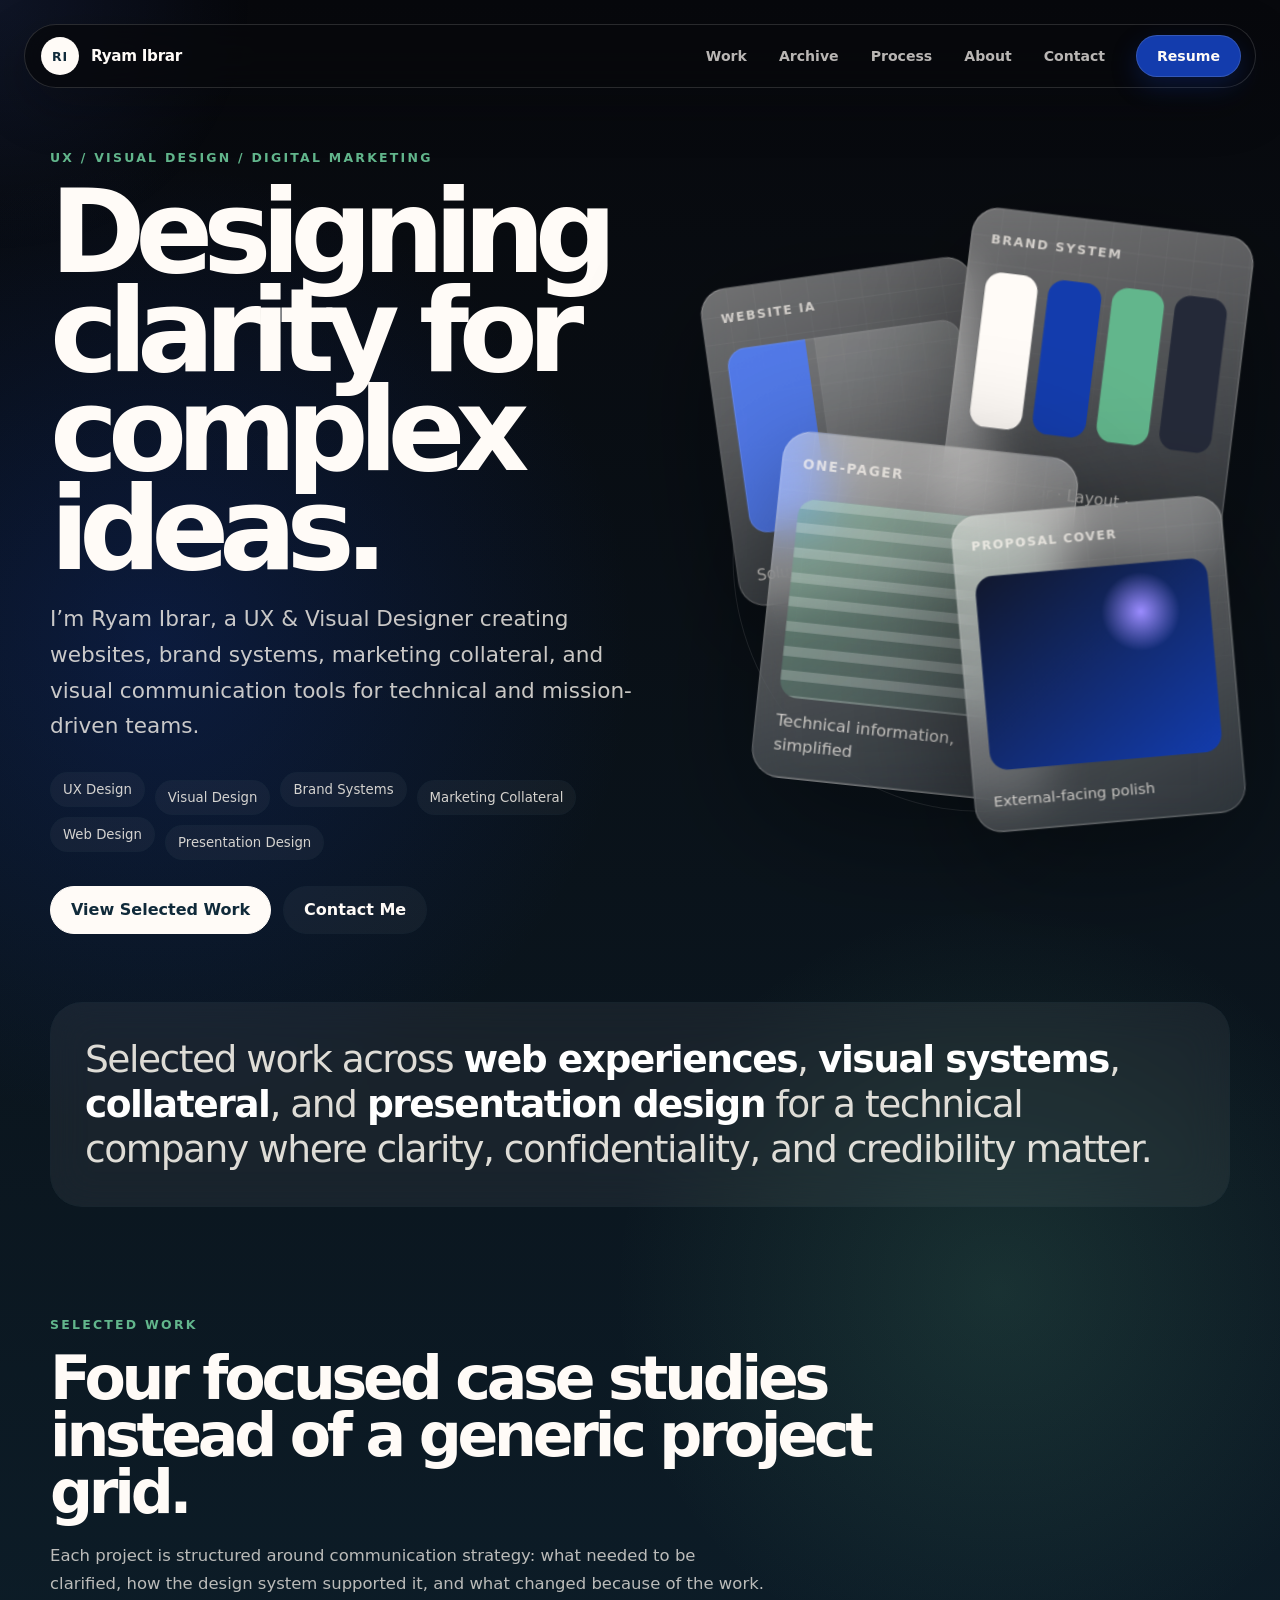
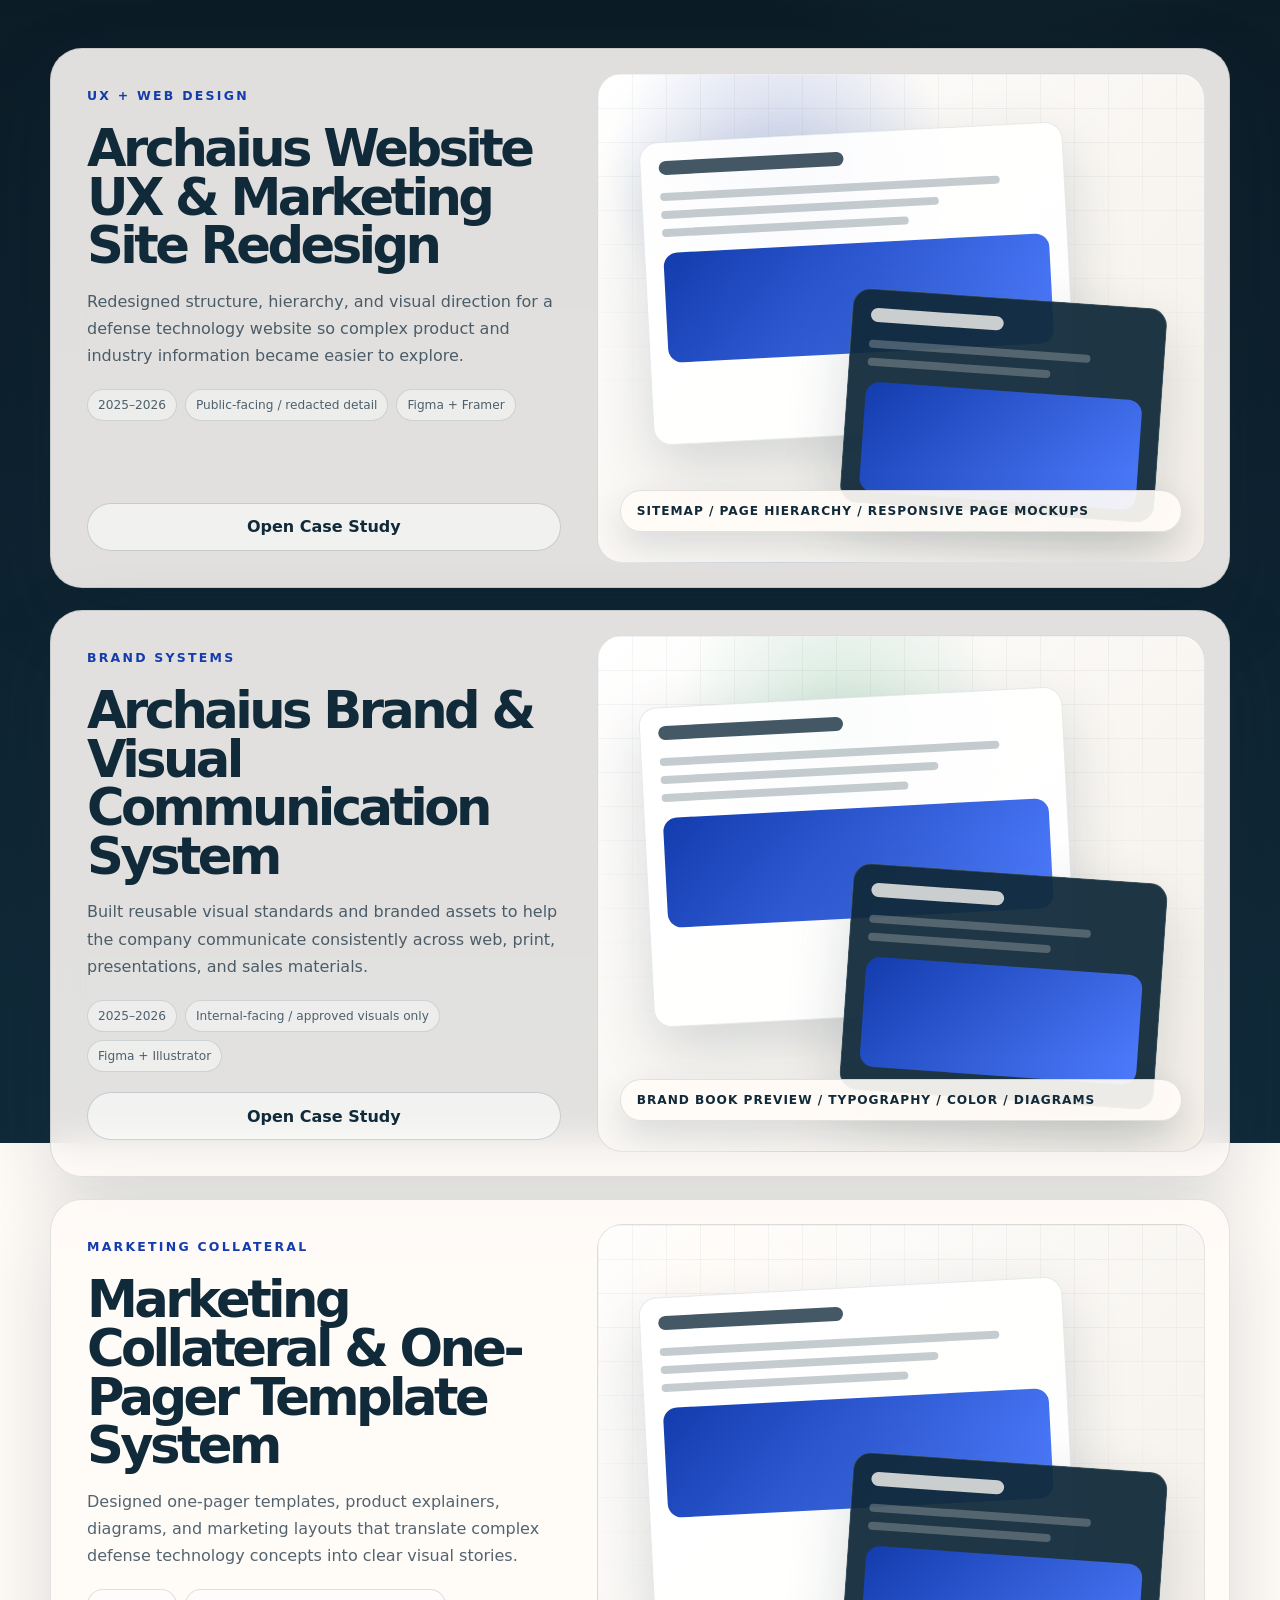
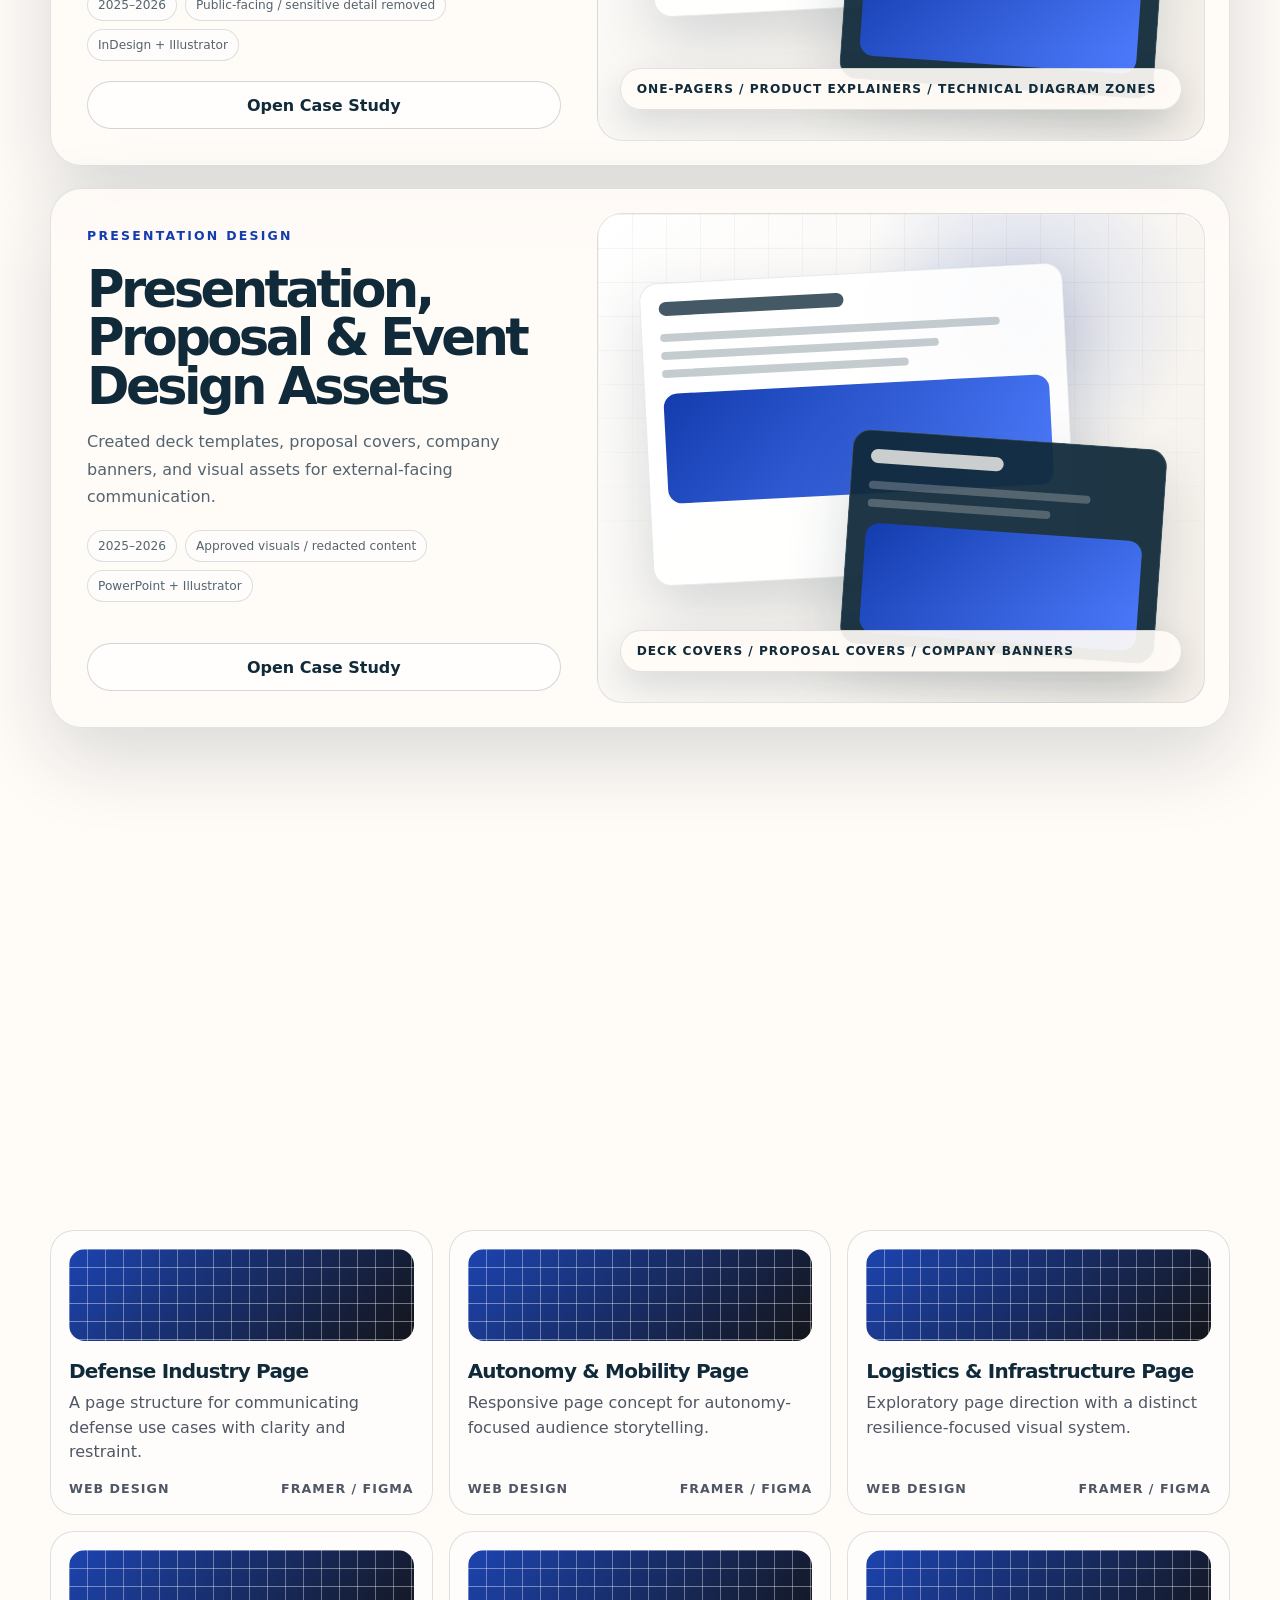
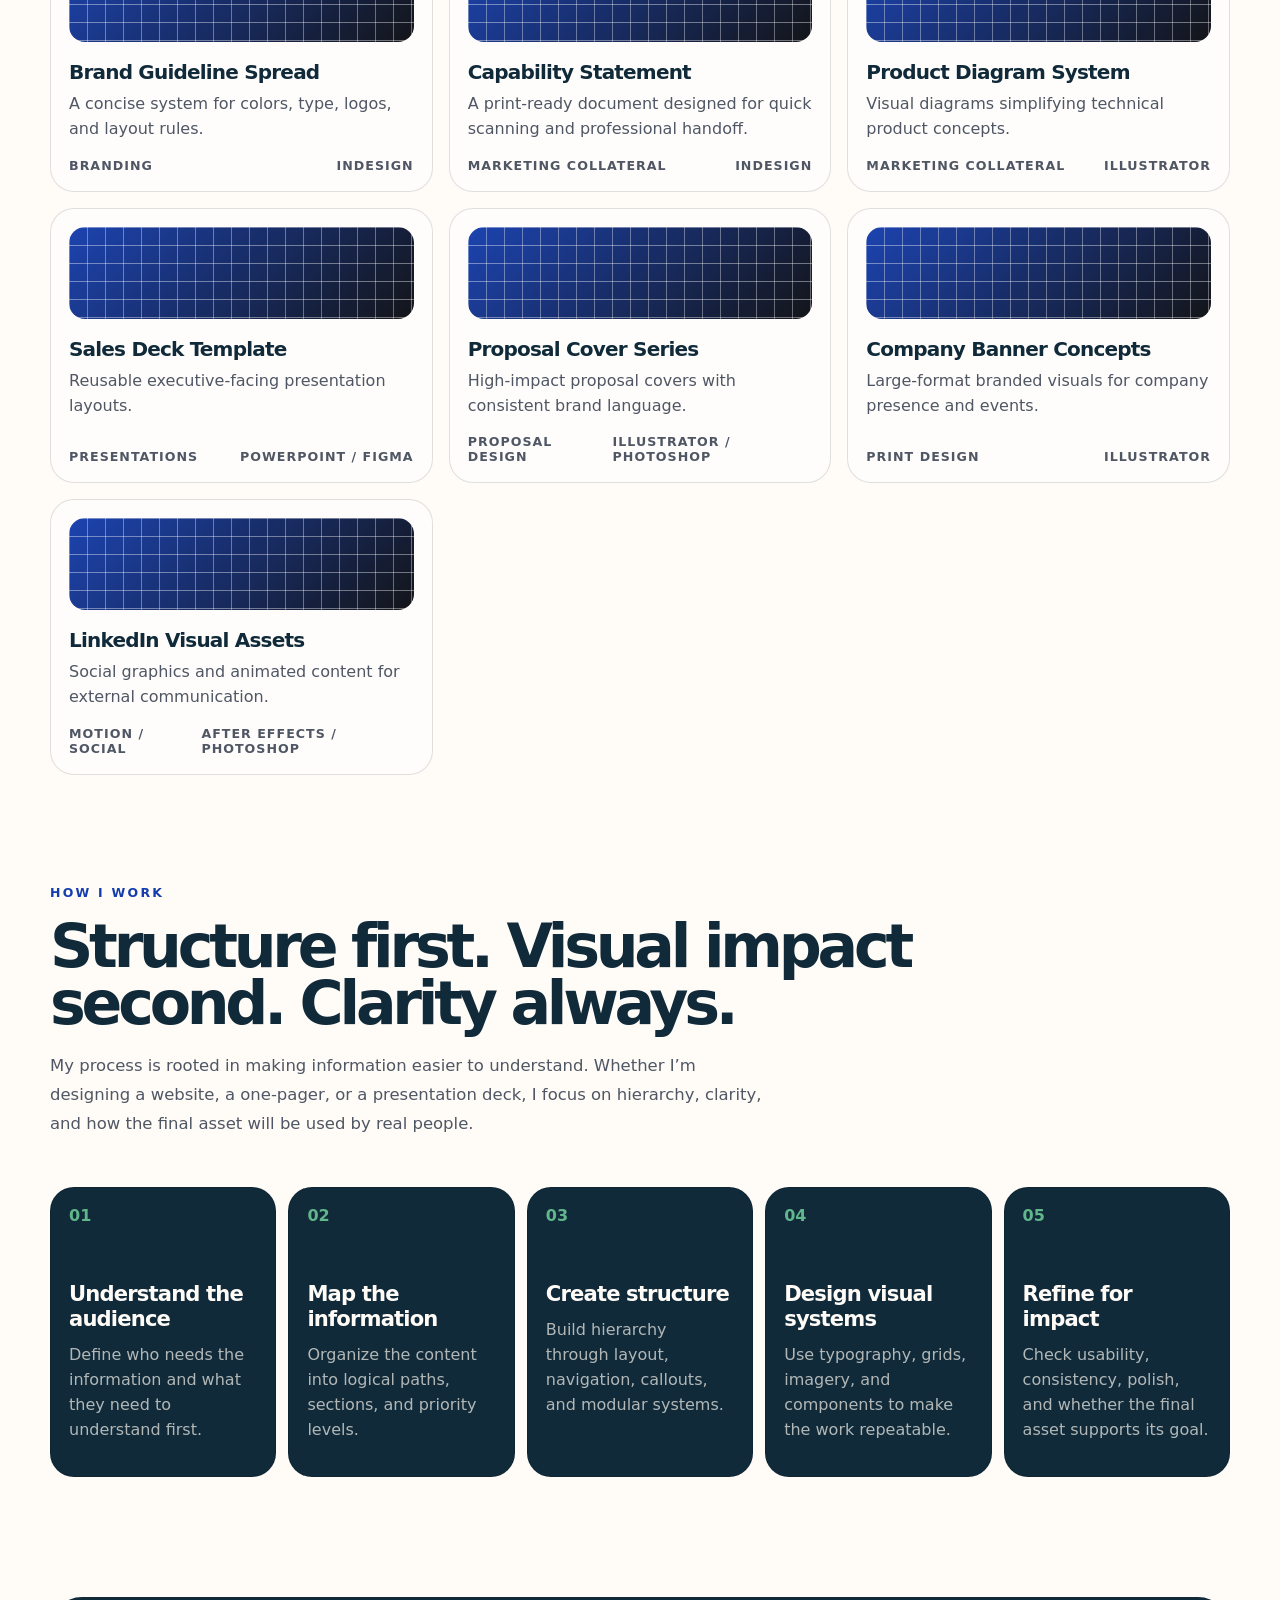
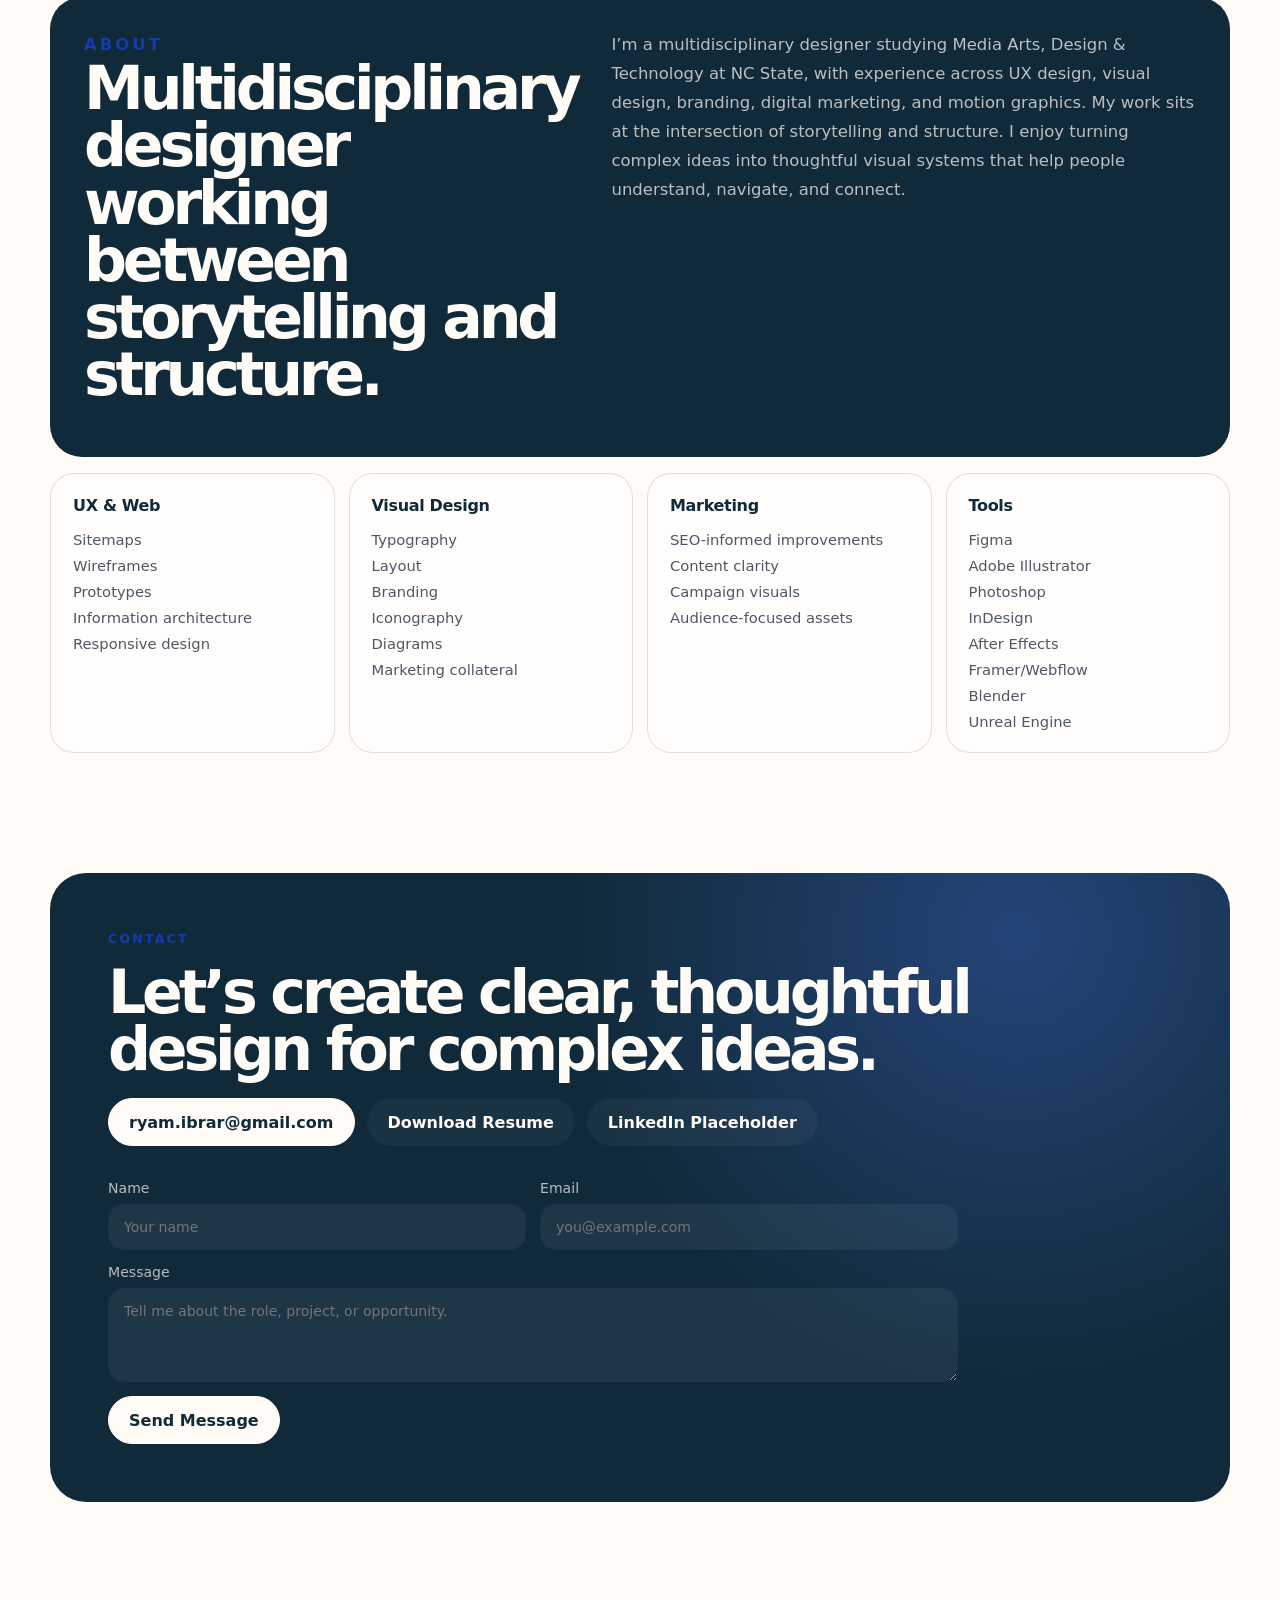
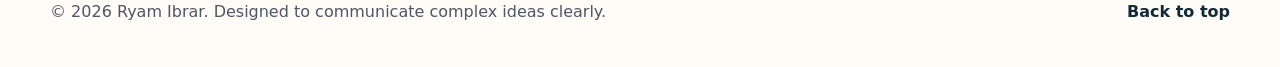
==== index.html @ 0b8ae0db "Update index.html" ====
<!doctype html>
<html lang="en">
  <head>
    <meta charset="UTF-8" />
    <meta name="viewport" content="width=device-width, initial-scale=1.0" />
    <title>Ryam Ibrar — UX & Visual Design Portfolio</title>
    <meta name="description" content="Portfolio of Ryam Ibrar, a UX & Visual Designer creating websites, brand systems, marketing collateral, and visual communication tools for technical teams." />
    <meta property="og:title" content="Ryam Ibrar — Designing clarity for complex ideas" />
    <meta property="og:description" content="A strategic UX, visual design, and digital marketing portfolio showcasing web, brand, collateral, and presentation work." />
    <meta property="og:type" content="website" />
    <meta property="og:image" content="assets/og-preview.svg" />
    <link rel="icon" href="assets/favicon.svg" type="image/svg+xml" />
    <link rel="stylesheet" href="styles.css" />
  </head>
  <body>
    <div class="cursor-glow" aria-hidden="true"></div>
    <header class="site-header" data-glass>
      <a class="wordmark" href="index.html" aria-label="Ryam Ibrar home">
        <span>RI</span>
        <strong>Ryam Ibrar</strong>
      </a>
      <nav class="desktop-nav" aria-label="Primary navigation">
        <a href="#work">Work</a>
        <a href="#archive">Archive</a>
        <a href="#process">Process</a>
        <a href="#about">About</a>
        <a href="#contact">Contact</a>
      </nav>
      <a class="nav-cta" href="assets/Ryam's Resume.pdf">Resume</a>
      <button class="menu-button" aria-label="Open menu" aria-expanded="false">Menu</button>
    </header>

    <nav class="mobile-nav" aria-label="Mobile navigation">
      <a href="#work">Work</a>
      <a href="#archive">Archive</a>
      <a href="#process">Process</a>
      <a href="#about">About</a>
      <a href="#contact">Contact</a>
      <a href="assets/Ryam's Resume.pdf">Resume</a>
    </nav>

    <main>
      <section class="hero section-shell" id="top">
        <div class="hero-copy reveal">
          <p class="eyebrow">UX / Visual Design / Digital Marketing</p>
          <h1>Designing clarity for complex ideas.</h1>
          <p class="hero-subtitle">I’m Ryam Ibrar, a UX & Visual Designer creating websites, brand systems, marketing collateral, and visual communication tools for technical and mission-driven teams.</p>
          <div class="label-rotator" aria-label="Design focus areas">
            <span>UX Design</span>
            <span>Visual Design</span>
            <span>Brand Systems</span>
            <span>Marketing Collateral</span>
            <span>Web Design</span>
            <span>Presentation Design</span>
          </div>
          <div class="hero-actions">
            <a class="button primary" href="#work">View Selected Work</a>
            <a class="button ghost" href="#contact">Contact Me</a>
          </div>
        </div>
        <div class="hero-visual reveal" aria-label="Layered portfolio preview wall">
          <div class="orbit-line"></div>
          <article class="mockup-card mockup-card--one">
            <span>Website IA</span>
            <div class="mini-grid"></div>
            <p>Solutions / Industries / Mission</p>
          </article>
          <article class="mockup-card mockup-card--two">
            <span>Brand System</span>
            <div class="palette-row"><i></i><i></i><i></i><i></i></div>
            <p>Type · Color · Layout · Diagrams</p>
          </article>
          <article class="mockup-card mockup-card--three">
            <span>One-Pager</span>
            <div class="doc-lines"></div>
            <p>Technical information, simplified</p>
          </article>
          <article class="mockup-card mockup-card--four">
            <span>Proposal Cover</span>
            <div class="cover-mark"></div>
            <p>External-facing polish</p>
          </article>
        </div>
      </section>

      <section class="section-shell intro-strip reveal" aria-label="Portfolio positioning">
        <p>Selected work across <strong>web experiences</strong>, <strong>visual systems</strong>, <strong>collateral</strong>, and <strong>presentation design</strong> for a technical company where clarity, confidentiality, and credibility matter.</p>
      </section>

      <section class="section-shell section-heading reveal" id="work">
        <p class="eyebrow">Selected Work</p>
        <h2>Four focused case studies instead of a generic project grid.</h2>
        <p>Each project is structured around communication strategy: what needed to be clarified, how the design system supported it, and what changed because of the work.</p>
      </section>

      <section class="case-stack" id="featured-projects" aria-label="Featured case studies"></section>

      <section class="section-shell archive-section" id="archive">
        <div class="section-heading reveal">
          <p class="eyebrow">Work Archive</p>
          <h2>Smaller pieces, organized by purpose.</h2>
          <p>This archive is intentionally secondary. It supports the case studies without making every asset compete for attention.</p>
        </div>
        <div class="filter-bar reveal" id="filterBar" aria-label="Project filters"></div>
        <div class="archive-grid reveal" id="archiveGrid"></div>
      </section>

      <section class="section-shell process-section" id="process">
        <div class="section-heading reveal">
          <p class="eyebrow">How I Work</p>
          <h2>Structure first. Visual impact second. Clarity always.</h2>
          <p>My process is rooted in making information easier to understand. Whether I’m designing a website, a one-pager, or a presentation deck, I focus on hierarchy, clarity, and how the final asset will be used by real people.</p>
        </div>
        <div class="process-grid reveal">
          <article><span>01</span><h3>Understand the audience</h3><p>Define who needs the information and what they need to understand first.</p></article>
          <article><span>02</span><h3>Map the information</h3><p>Organize the content into logical paths, sections, and priority levels.</p></article>
          <article><span>03</span><h3>Create structure</h3><p>Build hierarchy through layout, navigation, callouts, and modular systems.</p></article>
          <article><span>04</span><h3>Design visual systems</h3><p>Use typography, grids, imagery, and components to make the work repeatable.</p></article>
          <article><span>05</span><h3>Refine for impact</h3><p>Check usability, consistency, polish, and whether the final asset supports its goal.</p></article>
        </div>
      </section>

      <section class="about-section section-shell" id="about">
        <div class="about-card reveal">
          <div>
            <p class="eyebrow">About</p>
            <h2>Multidisciplinary designer working between storytelling and structure.</h2>
          </div>
          <p>I’m a multidisciplinary designer studying Media Arts, Design & Technology at NC State, with experience across UX design, visual design, branding, digital marketing, and motion graphics. My work sits at the intersection of storytelling and structure. I enjoy turning complex ideas into thoughtful visual systems that help people understand, navigate, and connect.</p>
        </div>
        <div class="skills-grid reveal" id="skillsGrid"></div>
      </section>

      <section class="contact-section section-shell" id="contact">
        <div class="contact-card reveal">
          <p class="eyebrow">Contact</p>
          <h2>Let’s create clear, thoughtful design for complex ideas.</h2>
          <div class="contact-actions">
            <a class="button primary" href="mailto:ryam.ibrar@gmail.com">ryam.ibrar@gmail.com</a>
            <a class="button ghost" href="assets/Ryam's Resume.pdf">Download Resume</a>
            <a class="button ghost" href="#">LinkedIn Placeholder</a>
          </div>
          <form class="contact-form" action="mailto:ryam.ibrar@gmail.com" method="post" enctype="text/plain">
            <label>Name<input type="text" name="name" placeholder="Your name" /></label>
            <label>Email<input type="email" name="email" placeholder="you@example.com" /></label>
            <label>Message<textarea name="message" rows="4" placeholder="Tell me about the role, project, or opportunity."></textarea></label>
            <button class="button primary" type="submit">Send Message</button>
          </form>
        </div>
      </section>
    </main>

    <footer class="site-footer section-shell">
      <p>© <span id="year"></span> Ryam Ibrar. Designed to communicate complex ideas clearly.</p>
      <a href="#top">Back to top</a>
    </footer>

    <script src="data/projects.js"></script>
    <script src="script.js"></script>
  </body>
</html>
---- styles.css ----
:root {
  --ink: #07080c;
  --ink-2: #0d111a;
  --panel: rgba(255, 255, 255, 0.055);
  --panel-strong: rgba(255, 255, 255, 0.105);
  --paper: #fffaf2;
  --paper-soft: #f4efe6;
  --muted: #aab0bd;
  --muted-dark: #4f5664;
  --line: rgba(255, 255, 255, 0.14);
  --line-dark: rgba(7, 8, 12, 0.12);
  --blue: #133cad;
  --blue-light: #4f7dff;
  --green: #62b68c;
  --violet: #9b8cff;
  --max: 1180px;
  --radius-xl: 32px;
  --radius-lg: 22px;
  --radius-md: 16px;
  --shadow: 0 30px 120px rgba(0, 0, 0, 0.42);
  --font: Inter, ui-sans-serif, system-ui, -apple-system, BlinkMacSystemFont, "Segoe UI", sans-serif;
  --serif: Georgia, "Times New Roman", serif;
}

* { box-sizing: border-box; }
html { scroll-behavior: smooth; }
body {
  margin: 0;
  background:
    radial-gradient(circle at 12% 8%, rgba(19, 60, 173, 0.45), transparent 32rem),
    radial-gradient(circle at 78% 16%, rgba(98, 182, 140, 0.18), transparent 24rem),
    linear-gradient(180deg, var(--ink), #0a0c12 42%, #f8f3ea 42%, #fffaf2 100%);
  color: var(--paper);
  font-family: var(--font);
  overflow-x: hidden;
}

body.project-page {
  background:
    radial-gradient(circle at 10% 8%, rgba(19, 60, 173, 0.42), transparent 28rem),
    linear-gradient(180deg, var(--ink), #090b12 70%, #fffaf2 70%);
}

a { color: inherit; text-decoration: none; }
img { max-width: 100%; display: block; }
button, input, textarea { font: inherit; }
::selection { background: var(--blue-light); color: white; }

.cursor-glow {
  position: fixed;
  width: 36rem;
  height: 36rem;
  border-radius: 999px;
  pointer-events: none;
  background: radial-gradient(circle, rgba(79,125,255,0.13), transparent 62%);
  transform: translate(-50%, -50%);
  z-index: 0;
  opacity: .85;
}

.section-shell {
  width: min(var(--max), calc(100% - 40px));
  margin: 0 auto;
  position: relative;
  z-index: 1;
}

.site-header {
  position: sticky;
  top: 0;
  z-index: 20;
  width: min(1240px, calc(100% - 28px));
  margin: 14px auto 0;
  min-height: 66px;
  padding: 10px 12px 10px 16px;
  display: flex;
  align-items: center;
  gap: 18px;
  border: 1px solid var(--line);
  border-radius: 999px;
  background: rgba(7, 8, 12, 0.62);
  backdrop-filter: blur(22px);
  box-shadow: 0 16px 44px rgba(0,0,0,.24);
}

.wordmark { display: flex; align-items: center; gap: 11px; min-width: max-content; }
.wordmark span {
  width: 38px;
  height: 38px;
  display: grid;
  place-items: center;
  border-radius: 50%;
  background: var(--paper);
  color: var(--ink);
  font-size: 0.78rem;
  font-weight: 800;
  letter-spacing: .08em;
}
.wordmark strong { font-size: .95rem; letter-spacing: -.02em; }

.desktop-nav { margin-left: auto; display: flex; align-items: center; gap: 8px; }
.desktop-nav a, .mobile-nav a {
  color: rgba(255, 250, 242, .76);
  font-size: .87rem;
  padding: 10px 12px;
  border-radius: 999px;
  transition: background .2s ease, color .2s ease;
}
.desktop-nav a:hover, .mobile-nav a:hover { background: rgba(255,255,255,.08); color: white; }
.nav-cta {
  padding: 12px 18px;
  border-radius: 999px;
  background: var(--blue);
  color: white;
  font-size: .88rem;
  font-weight: 700;
}
.menu-button {
  display: none;
  border: 0;
  border-radius: 999px;
  background: var(--paper);
  color: var(--ink);
  padding: 12px 16px;
  cursor: pointer;
}
.mobile-nav {
  position: fixed;
  top: 88px;
  left: 14px;
  right: 14px;
  z-index: 19;
  display: none;
  flex-direction: column;
  padding: 14px;
  border: 1px solid var(--line);
  border-radius: 26px;
  background: rgba(7, 8, 12, .92);
  backdrop-filter: blur(20px);
}
.mobile-nav.is-open { display: flex; }

.hero {
  min-height: calc(100vh - 90px);
  display: grid;
  grid-template-columns: minmax(0, 1fr) minmax(390px, .82fr);
  gap: 54px;
  align-items: center;
  padding: 84px 0 88px;
}
.eyebrow {
  margin: 0 0 18px;
  color: var(--green);
  font-size: .78rem;
  font-weight: 800;
  letter-spacing: .18em;
  text-transform: uppercase;
}
h1, h2, h3, p { margin-top: 0; }
h1 {
  margin-bottom: 22px;
  font-size: clamp(3.4rem, 9vw, 8.6rem);
  line-height: .86;
  letter-spacing: -.09em;
  max-width: 850px;
}
.hero-subtitle {
  max-width: 660px;
  color: rgba(255,250,242,.78);
  font-size: clamp(1.05rem, 1.8vw, 1.35rem);
  line-height: 1.65;
}
.label-rotator {
  display: flex;
  flex-wrap: wrap;
  gap: 10px;
  margin: 28px 0 34px;
}
.label-rotator span {
  padding: 9px 12px;
  border: 1px solid var(--line);
  border-radius: 999px;
  background: rgba(255,255,255,.045);
  color: rgba(255,250,242,.82);
  font-size: .83rem;
}
.label-rotator span:nth-child(2n) { transform: translateY(8px); }
.hero-actions, .contact-actions { display: flex; flex-wrap: wrap; gap: 12px; }
.button {
  display: inline-flex;
  align-items: center;
  justify-content: center;
  min-height: 48px;
  padding: 13px 20px;
  border-radius: 999px;
  border: 1px solid var(--line);
  font-weight: 800;
  transition: transform .18s ease, background .18s ease, color .18s ease, border-color .18s ease;
}
.button:hover { transform: translateY(-2px); }
.button.primary { background: var(--paper); color: var(--ink); border-color: var(--paper); }
.button.ghost { background: rgba(255,255,255,.045); color: var(--paper); }
.button.ghost:hover { border-color: rgba(255,255,255,.45); }

.hero-visual {
  position: relative;
  min-height: 600px;
  perspective: 1200px;
}
.orbit-line {
  position: absolute;
  inset: 70px 10px 30px;
  border: 1px solid rgba(255,255,255,.12);
  border-radius: 50%;
  transform: rotate(-14deg);
}
.orbit-line::after {
  content: '';
  position: absolute;
  inset: 34px;
  border: 1px dashed rgba(255,255,255,.13);
  border-radius: inherit;
}
.mockup-card {
  position: absolute;
  width: 265px;
  min-height: 310px;
  padding: 18px;
  border: 1px solid rgba(255,255,255,.16);
  border-radius: 26px;
  background: linear-gradient(160deg, rgba(255,255,255,.15), rgba(255,255,255,.045));
  box-shadow: var(--shadow);
  backdrop-filter: blur(20px);
  overflow: hidden;
}
.mockup-card::before {
  content: '';
  position: absolute;
  inset: 0;
  background-image: linear-gradient(rgba(255,255,255,.05) 1px, transparent 1px), linear-gradient(90deg, rgba(255,255,255,.04) 1px, transparent 1px);
  background-size: 26px 26px;
  mask-image: linear-gradient(to bottom, black, transparent 85%);
  pointer-events: none;
}
.mockup-card span, .mockup-card p { position: relative; z-index: 1; }
.mockup-card span { color: rgba(255,250,242,.7); font-size: .75rem; letter-spacing: .12em; text-transform: uppercase; font-weight: 800; }
.mockup-card p { position: absolute; left: 18px; right: 18px; bottom: 4px; color: rgba(255,250,242,.72); line-height: 1.45; font-size: .91rem; }
.mockup-card--one { top: 38px; left: 4px; transform: rotate(-8deg) translateZ(40px); }
.mockup-card--two { top: 0; right: 10px; transform: rotate(7deg) translateZ(80px); }
.mockup-card--three { bottom: 78px; left: 66px; transform: rotate(6deg) translateZ(130px); }
.mockup-card--four { bottom: 26px; right: 2px; transform: rotate(-5deg) translateZ(30px); }
.mini-grid, .doc-lines, .cover-mark, .palette-row { position: relative; z-index: 1; margin-top: 22px; }
.mini-grid {
  height: 180px;
  border-radius: 18px;
  background: linear-gradient(90deg, rgba(79,125,255,.85) 0 34%, rgba(255,255,255,.12) 34% 38%, rgba(255,255,255,.2) 38% 100%);
  box-shadow: inset 0 0 0 1px rgba(255,255,255,.12);
}
.palette-row { display: grid; grid-template-columns: repeat(4, 1fr); gap: 10px; }
.palette-row i { height: 145px; border-radius: 15px; background: var(--paper); }
.palette-row i:nth-child(2) { background: var(--blue); }
.palette-row i:nth-child(3) { background: var(--green); }
.palette-row i:nth-child(4) { background: #242938; }
.doc-lines {
  height: 178px;
  border-radius: 16px;
  background: repeating-linear-gradient(to bottom, rgba(255,255,255,.22), rgba(255,255,255,.22) 9px, transparent 9px, transparent 22px), linear-gradient(135deg, rgba(98,182,140,.4), rgba(255,255,255,.06));
}
.cover-mark {
  height: 190px;
  border-radius: 18px;
  background: radial-gradient(circle at 70% 25%, var(--violet), transparent 18%), linear-gradient(145deg, #11182e, var(--blue));
}

.intro-strip {
  margin-top: -20px;
  padding: 34px;
  border: 1px solid var(--line);
  border-radius: var(--radius-xl);
  background: rgba(255,255,255,.06);
  backdrop-filter: blur(20px);
}
.intro-strip p { margin: 0; color: rgba(255,250,242,.86); font-size: clamp(1.35rem, 3vw, 2.35rem); line-height: 1.2; letter-spacing: -.04em; }
.intro-strip strong { color: white; }

.section-heading { padding: 110px 0 32px; }
.section-heading h2, .about-card h2, .contact-card h2 {
  color: inherit;
  font-size: clamp(2.2rem, 4.7vw, 5.2rem);
  line-height: .95;
  letter-spacing: -.07em;
  max-width: 920px;
  margin-bottom: 20px;
}
.section-heading p:not(.eyebrow), .about-card p, .contact-card p:not(.eyebrow) {
  color: rgba(255,250,242,.72);
  max-width: 720px;
  line-height: 1.75;
  font-size: 1.03rem;
}

.case-stack {
  position: relative;
  z-index: 1;
  width: min(var(--max), calc(100% - 40px));
  margin: 0 auto;
  display: grid;
  gap: 22px;
}
.case-card {
  position: sticky;
  top: 92px;
  display: grid;
  grid-template-columns: .9fr 1.1fr;
  gap: 24px;
  min-height: 540px;
  padding: 24px;
  border: 1px solid var(--line);
  border-radius: var(--radius-xl);
  background: linear-gradient(145deg, rgba(255,255,255,.11), rgba(255,255,255,.045));
  backdrop-filter: blur(22px);
  box-shadow: 0 30px 80px rgba(0,0,0,.32);
  overflow: hidden;
}
.case-card:nth-child(2) { top: 112px; }
.case-card:nth-child(3) { top: 132px; }
.case-card:nth-child(4) { top: 152px; }
.case-copy { display: flex; flex-direction: column; justify-content: space-between; padding: 12px; }
.case-copy h3 { font-size: clamp(2rem, 4vw, 4.3rem); line-height: .95; letter-spacing: -.07em; margin-bottom: 18px; }
.case-copy p { color: rgba(255,250,242,.74); line-height: 1.7; }
.case-meta { display: flex; flex-wrap: wrap; gap: 8px; margin: 20px 0; }
.case-meta span {
  padding: 8px 10px;
  border: 1px solid var(--line);
  border-radius: 999px;
  color: rgba(255,250,242,.72);
  font-size: .76rem;
}
.case-visual {
  position: relative;
  min-height: 480px;
  border-radius: 25px;
  background: #0f1320;
  overflow: hidden;
  border: 1px solid rgba(255,255,255,.12);
}
.case-visual.blue { background: radial-gradient(circle at 30% 20%, rgba(79,125,255,.55), transparent 28%), #0f1320; }
.case-visual.green { background: radial-gradient(circle at 40% 18%, rgba(98,182,140,.5), transparent 26%), #101a18; }
.case-visual.paper { background: radial-gradient(circle at 20% 12%, rgba(255,250,242,.7), transparent 24%), #1b1920; }
.case-visual.violet { background: radial-gradient(circle at 70% 20%, rgba(155,140,255,.54), transparent 28%), #10101c; }
.case-visual::before {
  content: '';
  position: absolute;
  inset: 0;
  background-image: linear-gradient(rgba(255,255,255,.07) 1px, transparent 1px), linear-gradient(90deg, rgba(255,255,255,.055) 1px, transparent 1px);
  background-size: 34px 34px;
  mask-image: linear-gradient(to bottom, black, transparent 72%);
}
.visual-sheet {
  position: absolute;
  background: rgba(255,255,255,.88);
  color: var(--ink);
  border-radius: 18px;
  box-shadow: 0 30px 70px rgba(0,0,0,.34);
  padding: 18px;
  overflow: hidden;
}
.visual-sheet.large { width: 70%; height: 62%; top: 12%; left: 8%; transform: rotate(-3deg); }
.visual-sheet.small { width: 52%; height: 44%; right: 7%; bottom: 10%; transform: rotate(4deg); background: rgba(255,250,242,.96); }
.visual-sheet.dark { background: rgba(13,17,26,.95); color: white; }
.visual-sheet .sheet-title { height: 14px; width: 48%; border-radius: 999px; background: currentColor; opacity: .8; margin-bottom: 18px; }
.visual-sheet .sheet-line { height: 8px; border-radius: 999px; background: currentColor; opacity: .22; margin: 10px 0; }
.visual-sheet .sheet-box { height: 110px; border-radius: 14px; background: linear-gradient(135deg, var(--blue), rgba(7,8,12,.35)); margin-top: 16px; }
.visual-caption {
  position: absolute;
  left: 22px;
  bottom: 18px;
  max-width: 330px;
  color: rgba(255,255,255,.8);
  font-size: .84rem;
  letter-spacing: .06em;
  text-transform: uppercase;
}

.archive-section, .process-section, .about-section, .contact-section { color: var(--ink); }
.archive-section .section-heading p:not(.eyebrow),
.process-section .section-heading p:not(.eyebrow) { color: var(--muted-dark); }
.archive-section .eyebrow, .process-section .eyebrow, .about-section .eyebrow, .contact-section .eyebrow { color: var(--blue); }
.filter-bar { display: flex; flex-wrap: wrap; gap: 10px; margin-bottom: 26px; }
.filter-bar button {
  border: 1px solid var(--line-dark);
  background: transparent;
  color: var(--ink);
  border-radius: 999px;
  padding: 10px 14px;
  cursor: pointer;
  font-weight: 750;
}
.filter-bar button.is-active { background: var(--ink); color: var(--paper); }
.archive-grid { display: grid; grid-template-columns: repeat(3, 1fr); gap: 16px; }
.archive-item {
  min-height: 240px;
  padding: 18px;
  border: 1px solid var(--line-dark);
  border-radius: 24px;
  background: rgba(255,255,255,.52);
  display: flex;
  flex-direction: column;
  justify-content: space-between;
  transition: transform .2s ease, box-shadow .2s ease;
}
.archive-item:hover { transform: translateY(-5px); box-shadow: 0 22px 70px rgba(7,8,12,.12); }
.archive-thumb {
  height: 92px;
  border-radius: 16px;
  background:
    linear-gradient(rgba(255,255,255,.4) 1px, transparent 1px),
    linear-gradient(90deg, rgba(255,255,255,.36) 1px, transparent 1px),
    linear-gradient(135deg, rgba(19,60,173,.96), rgba(7,8,12,.95));
  background-size: 18px 18px, 18px 18px, auto;
  margin-bottom: 18px;
}
.archive-item h3 { font-size: 1.25rem; letter-spacing: -.04em; margin-bottom: 8px; }
.archive-item p { color: var(--muted-dark); line-height: 1.55; }
.archive-foot { display: flex; justify-content: space-between; gap: 10px; color: var(--muted-dark); font-size: .79rem; font-weight: 800; text-transform: uppercase; letter-spacing: .08em; }

.process-grid { display: grid; grid-template-columns: repeat(5, 1fr); gap: 12px; }
.process-grid article {
  min-height: 260px;
  padding: 18px;
  border: 1px solid var(--line-dark);
  border-radius: 24px;
  background: var(--ink);
  color: var(--paper);
}
.process-grid span { color: var(--green); font-weight: 900; }
.process-grid h3 { margin: 56px 0 12px; font-size: 1.32rem; letter-spacing: -.04em; }
.process-grid p { color: rgba(255,250,242,.68); line-height: 1.55; }

.about-section { padding-top: 120px; }
.about-card {
  display: grid;
  grid-template-columns: .8fr 1.2fr;
  gap: 34px;
  padding: 34px;
  border-radius: var(--radius-xl);
  background: var(--ink);
  color: var(--paper);
}
.about-card p { margin-bottom: 0; }
.skills-grid { display: grid; grid-template-columns: repeat(4, 1fr); gap: 14px; margin-top: 16px; }
.skill-card {
  padding: 22px;
  border: 1px solid var(--line-dark);
  border-radius: 24px;
  background: rgba(255,255,255,.52);
}
.skill-card h3 { font-size: 1rem; letter-spacing: -.02em; }
.skill-card ul { list-style: none; padding: 0; margin: 0; display: grid; gap: 9px; }
.skill-card li { color: var(--muted-dark); font-size: .92rem; }

.contact-section { padding: 120px 0 70px; }
.contact-card {
  padding: clamp(28px, 5vw, 58px);
  border-radius: 36px;
  background:
    radial-gradient(circle at 82% 10%, rgba(79,125,255,.32), transparent 28rem),
    var(--ink);
  color: var(--paper);
}
.contact-form {
  margin-top: 34px;
  display: grid;
  grid-template-columns: repeat(2, 1fr);
  gap: 14px;
  max-width: 850px;
}
.contact-form label { display: grid; gap: 8px; color: rgba(255,250,242,.7); font-size: .88rem; }
.contact-form label:nth-child(3) { grid-column: 1 / -1; }
.contact-form input, .contact-form textarea {
  width: 100%;
  border: 1px solid var(--line);
  border-radius: 16px;
  background: rgba(255,255,255,.06);
  color: white;
  padding: 14px 15px;
  outline: none;
}
.contact-form input:focus, .contact-form textarea:focus { border-color: var(--blue-light); }
.contact-form button { width: fit-content; }

.site-footer {
  padding: 30px 0 46px;
  display: flex;
  justify-content: space-between;
  gap: 20px;
  color: var(--muted-dark);
}
.site-footer p { margin: 0; }
.site-footer a { font-weight: 800; color: var(--ink); }
body:not(.project-page) .site-footer { color: var(--muted-dark); }
.project-page .site-footer { color: var(--muted-dark); }

.reveal { opacity: 0; transform: translateY(22px); transition: opacity .7s ease, transform .7s ease; }
.reveal.is-visible { opacity: 1; transform: translateY(0); }

.project-hero { padding: 96px 0 52px; color: var(--paper); }
.project-hero h1 { max-width: 1050px; }
.project-summary { max-width: 780px; color: rgba(255,250,242,.76); font-size: 1.15rem; line-height: 1.75; }
.project-meta-grid {
  display: grid;
  grid-template-columns: repeat(4, 1fr);
  gap: 12px;
  margin-top: 34px;
}
.project-meta-grid article {
  padding: 18px;
  border: 1px solid var(--line);
  border-radius: 20px;
  background: rgba(255,255,255,.055);
}
.project-meta-grid span { display: block; color: rgba(255,250,242,.5); font-size: .76rem; text-transform: uppercase; letter-spacing: .12em; margin-bottom: 8px; }
.project-showcase { padding: 0 0 80px; }
.project-showcase .case-visual { min-height: 610px; }
.project-content {
  color: var(--ink);
  display: grid;
  grid-template-columns: 260px 1fr;
  gap: 36px;
  align-items: start;
  padding: 90px 0;
}
.project-toc {
  position: sticky;
  top: 110px;
  display: grid;
  gap: 8px;
  padding: 18px;
  border: 1px solid var(--line-dark);
  border-radius: 22px;
  background: rgba(255,255,255,.5);
}
.project-toc a { color: var(--muted-dark); font-weight: 800; font-size: .9rem; }
.project-article { display: grid; gap: 18px; }
.project-block {
  padding: 28px;
  border: 1px solid var(--line-dark);
  border-radius: 26px;
  background: rgba(255,255,255,.58);
}
.project-block h2 { font-size: clamp(1.8rem, 3vw, 3rem); letter-spacing: -.055em; margin-bottom: 12px; }
.project-block p, .project-block li { color: var(--muted-dark); line-height: 1.75; }
.project-block ul { margin-bottom: 0; }
.next-projects { color: var(--ink); padding-bottom: 86px; }
.next-grid { display: grid; grid-template-columns: repeat(3, 1fr); gap: 12px; }
.next-grid a {
  min-height: 180px;
  padding: 18px;
  border-radius: 22px;
  border: 1px solid var(--line-dark);
  background: rgba(255,255,255,.5);
  display: flex;
  flex-direction: column;
  justify-content: space-between;
}
.next-grid span { color: var(--blue); font-weight: 900; font-size: .78rem; text-transform: uppercase; letter-spacing: .1em; }
.next-grid strong { font-size: 1.2rem; letter-spacing: -.04em; }

@media (max-width: 980px) {
  .desktop-nav, .nav-cta { display: none; }
  .menu-button { display: inline-flex; margin-left: auto; }
  .hero { grid-template-columns: 1fr; padding-top: 64px; }
  .hero-visual { min-height: 560px; }
  .case-card { position: relative; top: auto !important; grid-template-columns: 1fr; }
  .archive-grid, .skills-grid { grid-template-columns: repeat(2, 1fr); }
  .process-grid { grid-template-columns: repeat(2, 1fr); }
  .about-card, .project-content { grid-template-columns: 1fr; }
  .project-toc { position: relative; top: auto; }
  .project-meta-grid { grid-template-columns: repeat(2, 1fr); }
}

@media (max-width: 640px) {
  .section-shell, .case-stack { width: min(100% - 28px, var(--max)); }
  .site-header { width: calc(100% - 20px); }
  .wordmark strong { display: none; }
  .hero { padding-bottom: 52px; }
  h1 { font-size: clamp(3.1rem, 17vw, 5.4rem); }
  .hero-visual { min-height: 520px; }
  .mockup-card { width: 225px; min-height: 258px; }
  .mockup-card--one { left: -12px; }
  .mockup-card--two { right: -16px; }
  .mockup-card--three { left: -8px; bottom: 88px; }
  .mockup-card--four { right: -20px; }
  .intro-strip { padding: 22px; }
  .case-card { padding: 16px; }
  .case-visual { min-height: 390px; }
  .archive-grid, .skills-grid, .process-grid, .contact-form, .project-meta-grid, .next-grid { grid-template-columns: 1fr; }
  .about-card { padding: 24px; }
  .site-footer { flex-direction: column; }
}

@media (prefers-reduced-motion: reduce) {
  *, *::before, *::after { scroll-behavior: auto !important; animation: none !important; transition: none !important; }
  .reveal { opacity: 1; transform: none; }
  .cursor-glow { display: none; }
}
/* ================================
   LIGHTER FEATURED PROJECT CARDS
   Add this at the very bottom
================================ */

:root {
  --ink: #102a3a;
  --ink-2: #173f52;
  --paper: #fffbf7;
  --paper-soft: #f4efe8;
  --muted: rgba(16, 42, 58, 0.68);
  --line: rgba(16, 42, 58, 0.14);
  --blue: #133cad;
  --blue-light: #4f7dff;
  --green: #62b68c;
}

/* Make the lower half / project area lighter */
body {
  background:
    radial-gradient(circle at 12% 8%, rgba(19, 60, 173, 0.26), transparent 30rem),
    radial-gradient(circle at 78% 16%, rgba(98, 182, 140, 0.16), transparent 24rem),
    linear-gradient(180deg, #07080c 0%, #102a3a 34%, #fffbf7 34%, #fffbf7 100%);
}

/* Lighter stacked project cards */
.case-card {
  background: rgba(255, 251, 247, 0.88);
  border: 1px solid rgba(16, 42, 58, 0.12);
  box-shadow: 0 28px 80px rgba(16, 42, 58, 0.16);
  backdrop-filter: blur(18px);
}

/* Make text readable on the lighter card */
.case-copy {
  color: #102a3a;
}

.case-copy h3 {
  color: #102a3a;
}

.case-copy p {
  color: rgba(16, 42, 58, 0.72);
}

.case-copy .eyebrow {
  color: #133cad;
}

.case-meta span {
  color: rgba(16, 42, 58, 0.72);
  border: 1px solid rgba(16, 42, 58, 0.14);
  background: rgba(255, 255, 255, 0.42);
}

/* Make ghost button work on light cards */
.case-card .button.ghost {
  background: rgba(255, 255, 255, 0.56);
  color: #102a3a;
  border: 1px solid rgba(16, 42, 58, 0.18);
}

.case-card .button.ghost:hover {
  background: #133cad;
  color: #fffbf7;
  border-color: #133cad;
}

/* Lighter visual panel */
.case-visual {
  background:
    radial-gradient(circle at 76% 14%, rgba(19, 60, 173, 0.18), transparent 30%),
    radial-gradient(circle at 30% 12%, rgba(98, 182, 140, 0.12), transparent 28%),
    linear-gradient(135deg, #ffffff 0%, #f4efe8 100%);
  border: 1px solid rgba(16, 42, 58, 0.12);
  box-shadow: inset 0 1px 0 rgba(255, 255, 255, 0.8);
}

/* Softer project color variants */
.case-visual.blue {
  background:
    radial-gradient(circle at 30% 20%, rgba(19, 60, 173, 0.22), transparent 30%),
    linear-gradient(135deg, #ffffff 0%, #f4efe8 100%);
}

.case-visual.green {
  background:
    radial-gradient(circle at 40% 18%, rgba(98, 182, 140, 0.28), transparent 30%),
    linear-gradient(135deg, #ffffff 0%, #f4efe8 100%);
}

.case-visual.paper {
  background:
    radial-gradient(circle at 20% 12%, rgba(255, 251, 247, 0.9), transparent 26%),
    linear-gradient(135deg, #ffffff 0%, #f4efe8 100%);
}

.case-visual.violet {
  background:
    radial-gradient(circle at 70% 20%, rgba(19, 60, 173, 0.18), transparent 30%),
    linear-gradient(135deg, #ffffff 0%, #f4efe8 100%);
}

/* Subtle grid instead of heavy dark grid */
.case-visual::before {
  background-image:
    linear-gradient(rgba(16, 42, 58, 0.055) 1px, transparent 1px),
    linear-gradient(90deg, rgba(16, 42, 58, 0.045) 1px, transparent 1px);
  background-size: 34px 34px;
  mask-image: linear-gradient(to bottom, black, transparent 78%);
}

/* Main paper mockup */
.visual-sheet {
  background: rgba(255, 255, 255, 0.9);
  color: #102a3a;
  border: 1px solid rgba(16, 42, 58, 0.1);
  box-shadow: 0 24px 60px rgba(16, 42, 58, 0.16);
}

/* Make the small dark card still readable but not too heavy */
.visual-sheet.dark {
  background: rgba(16, 42, 58, 0.94);
  color: #fffbf7;
  border: 1px solid rgba(255, 251, 247, 0.16);
}

/* Placeholder lines */
.visual-sheet .sheet-title {
  background: currentColor;
  opacity: 0.78;
}

.visual-sheet .sheet-line {
  background: currentColor;
  opacity: 0.24;
}

.visual-sheet .sheet-box {
  background: linear-gradient(135deg, #133cad, #4f7dff);
}

/* IMPORTANT: readable caption bar */
.visual-caption {
  left: 22px;
  right: 22px;
  bottom: 18px;
  max-width: none;
  padding: 13px 16px;
  border-radius: 999px;
  background: rgba(255, 251, 247, 0.92);
  border: 1px solid rgba(16, 42, 58, 0.12);
  color: #102a3a;
  box-shadow: 0 14px 34px rgba(16, 42, 58, 0.14);
  font-size: 0.76rem;
  font-weight: 800;
  letter-spacing: 0.08em;
}

/* Optional: make the dark overlay effect less overpowering */
.mockup-card {
  background: linear-gradient(160deg, rgba(255, 251, 247, 0.42), rgba(255, 251, 247, 0.14));
  border: 1px solid rgba(255, 251, 247, 0.24);
} 
/* ================================
   FIX PROJECT PAGE BACKGROUND OVERLAP
   Add at very bottom of CSS
================================ */

body.project-page {
  background: #fffbf7;
  color: #102a3a;
}

/* Keep only the top hero area dark */
.project-hero,
.project-showcase {
  position: relative;
  color: #fffbf7;
}

.project-hero::before,
.project-showcase::before {
  content: "";
  position: absolute;
  inset: 0;
  left: 50%;
  width: 100vw;
  transform: translateX(-50%);
  background:
    radial-gradient(circle at 12% 8%, rgba(19, 60, 173, 0.34), transparent 28rem),
    linear-gradient(180deg, #07080c 0%, #102a3a 100%);
  z-index: -1;
}

/* Make the actual case study content fully light */
.project-content {
  background: #fffbf7;
  color: #102a3a;
  padding-top: 90px;
  position: relative;
  z-index: 2;
}

/* Ensure content cards sit clearly on the light section */
.project-block {
  background: rgba(255, 255, 255, 0.72);
  border: 1px solid rgba(16, 42, 58, 0.12);
  color: #102a3a;
  box-shadow: 0 18px 50px rgba(16, 42, 58, 0.08);
}

.project-block h2 {
  color: #102a3a;
}

.project-block p,
.project-block li {
  color: rgba(16, 42, 58, 0.72);
}

/* Fix sticky table of contents visibility */
.project-toc {
  background: rgba(255, 251, 247, 0.9);
  border: 1px solid rgba(16, 42, 58, 0.12);
  box-shadow: 0 16px 40px rgba(16, 42, 58, 0.08);
}

.project-toc a {
  color: rgba(16, 42, 58, 0.72);
}

.project-toc a:hover {
  color: #133cad;
} 
/* Add space between project meta cards and showcase image */
.project-hero {
  padding-bottom: 110px;
}

.project-showcase {
  padding-top: 48px;
} 
/* ================================
   NAVBAR CONSISTENCY FIX
   Add at bottom of CSS
================================ */

.site-header {
  position: fixed;
  top: 24px;
  left: 50%;
  transform: translateX(-50%);
  z-index: 100;

  width: min(1240px, calc(100% - 48px));
  min-height: 64px;
  margin: 0;

  padding: 10px 14px 10px 16px;
  display: flex;
  align-items: center;
  gap: 18px;

  border-radius: 999px;
  border: 1px solid rgba(255, 251, 247, 0.14);

  background: rgba(7, 8, 12, 0.78);
  backdrop-filter: blur(22px);
  -webkit-backdrop-filter: blur(22px);

  box-shadow: 0 18px 50px rgba(7, 8, 12, 0.28);
}

/* prevents hero from hiding under fixed navbar */
.hero,
.project-hero {
  padding-top: 150px;
}

/* logo area */
.wordmark {
  display: flex;
  align-items: center;
  gap: 12px;
  color: #fffbf7;
}

.wordmark span {
  width: 38px;
  height: 38px;
  background: #fffbf7;
  color: #102a3a;
  border-radius: 999px;
  font-weight: 900;
}

.wordmark strong {
  color: #fffbf7;
  font-weight: 800;
}

/* nav links */
.desktop-nav {
  margin-left: auto;
  display: flex;
  align-items: center;
  gap: 6px;
}

.desktop-nav a {
  color: rgba(255, 251, 247, 0.72);
  font-size: 0.88rem;
  font-weight: 600;
  padding: 10px 13px;
  border-radius: 999px;
}

.desktop-nav a:hover {
  background: rgba(255, 251, 247, 0.08);
  color: #fffbf7;
}

/* resume button */
.nav-cta {
  background: #133cad;
  color: #fffbf7;
  border: 1px solid rgba(255, 251, 247, 0.14);
  border-radius: 999px;
  padding: 12px 20px;
  font-size: 0.88rem;
  font-weight: 800;
  box-shadow: 0 10px 26px rgba(19, 60, 173, 0.28);
}

.nav-cta:hover {
  background: #1d4fd7;
  color: #fffbf7;
}

/* mobile */
@media (max-width: 980px) {
  .site-header {
    top: 14px;
    width: calc(100% - 24px);
  }

  .hero,
  .project-hero {
    padding-top: 125px;
  }

  .menu-button {
    display: inline-flex;
    margin-left: auto;
    background: #fffbf7;
    color: #102a3a;
  }
}
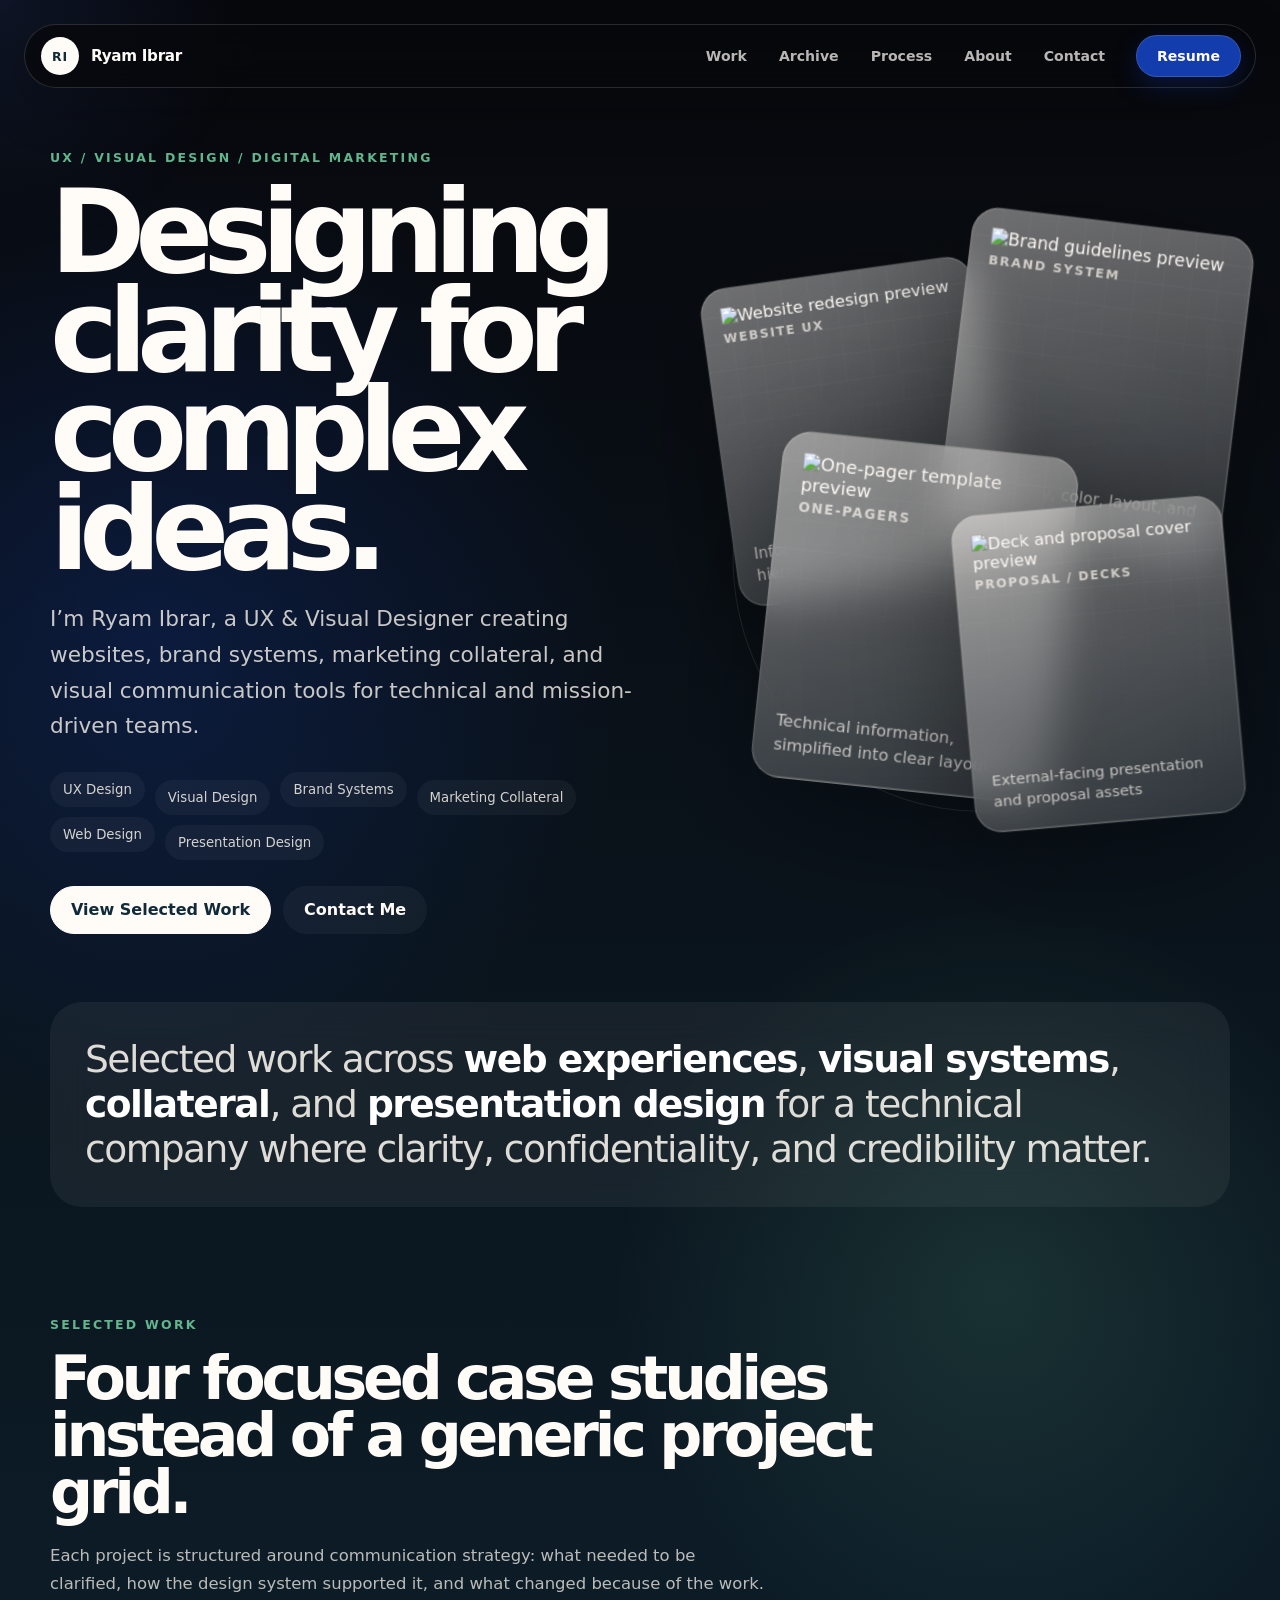
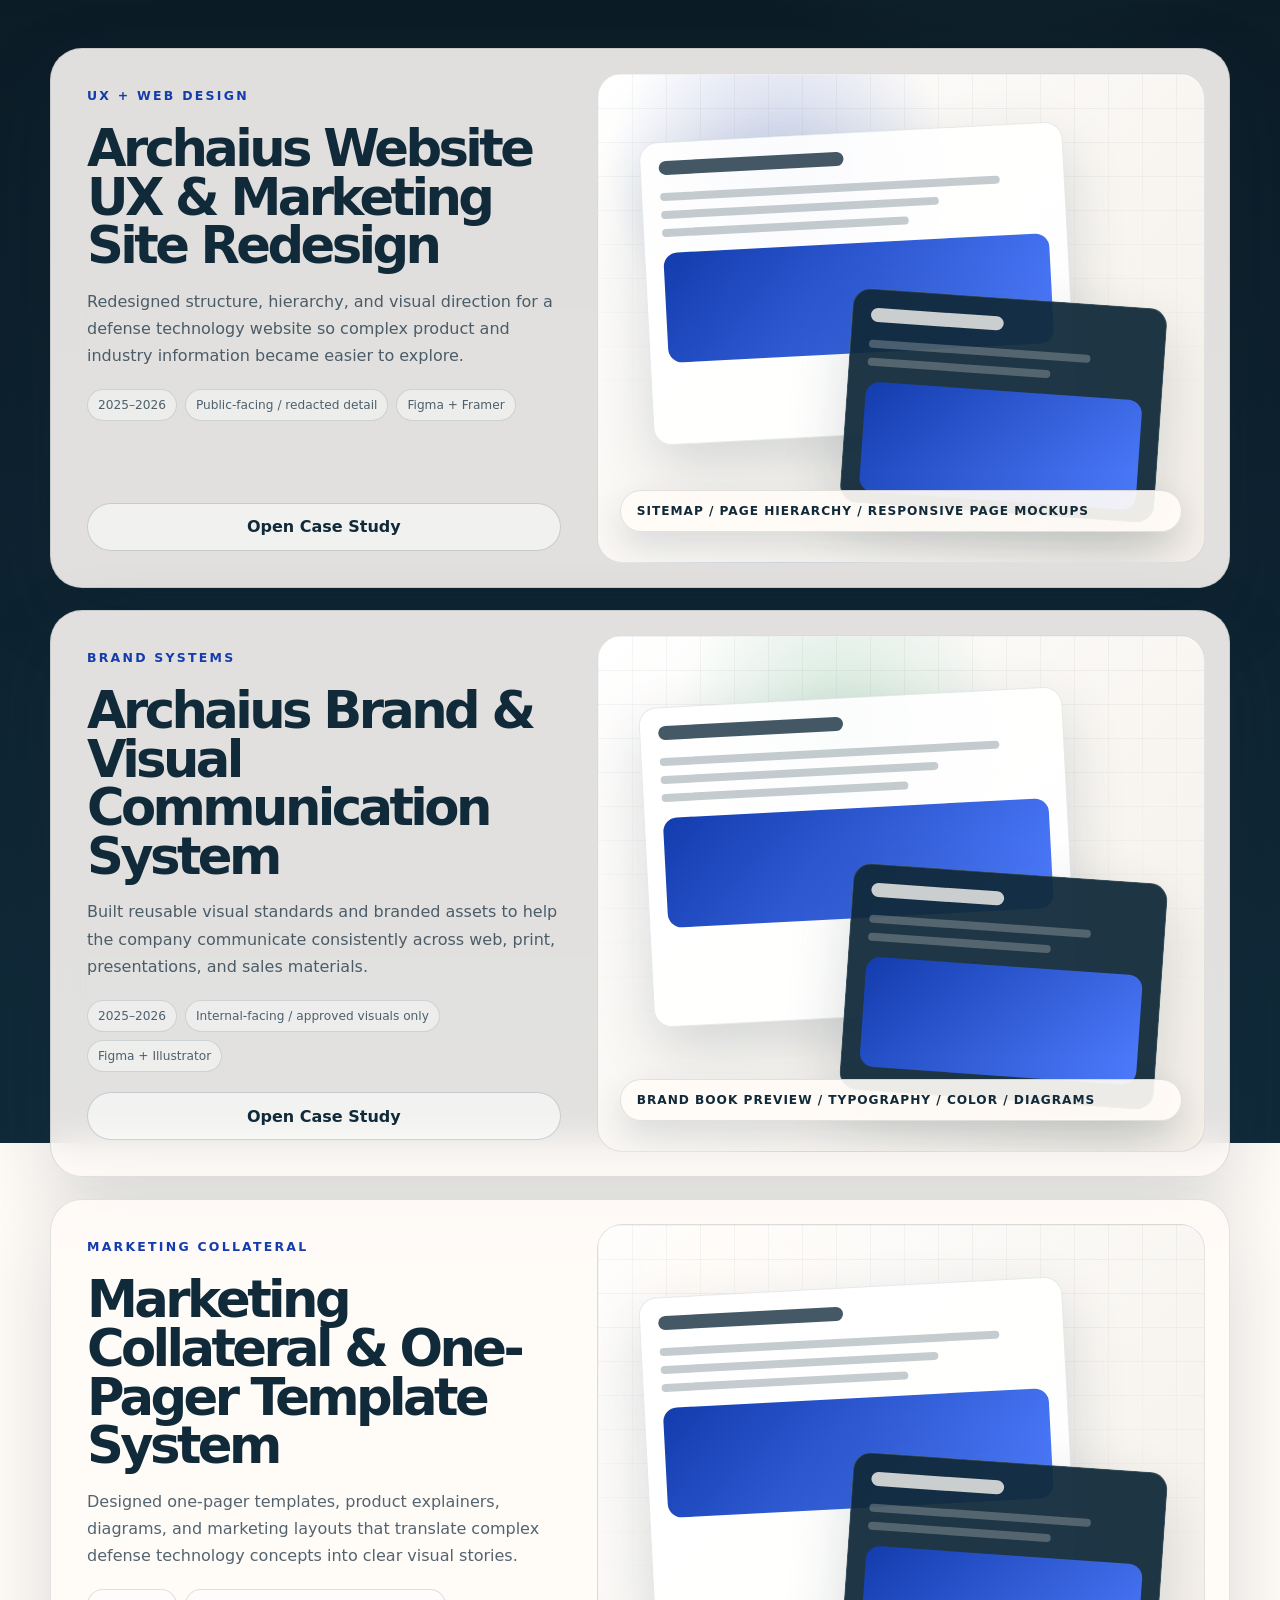
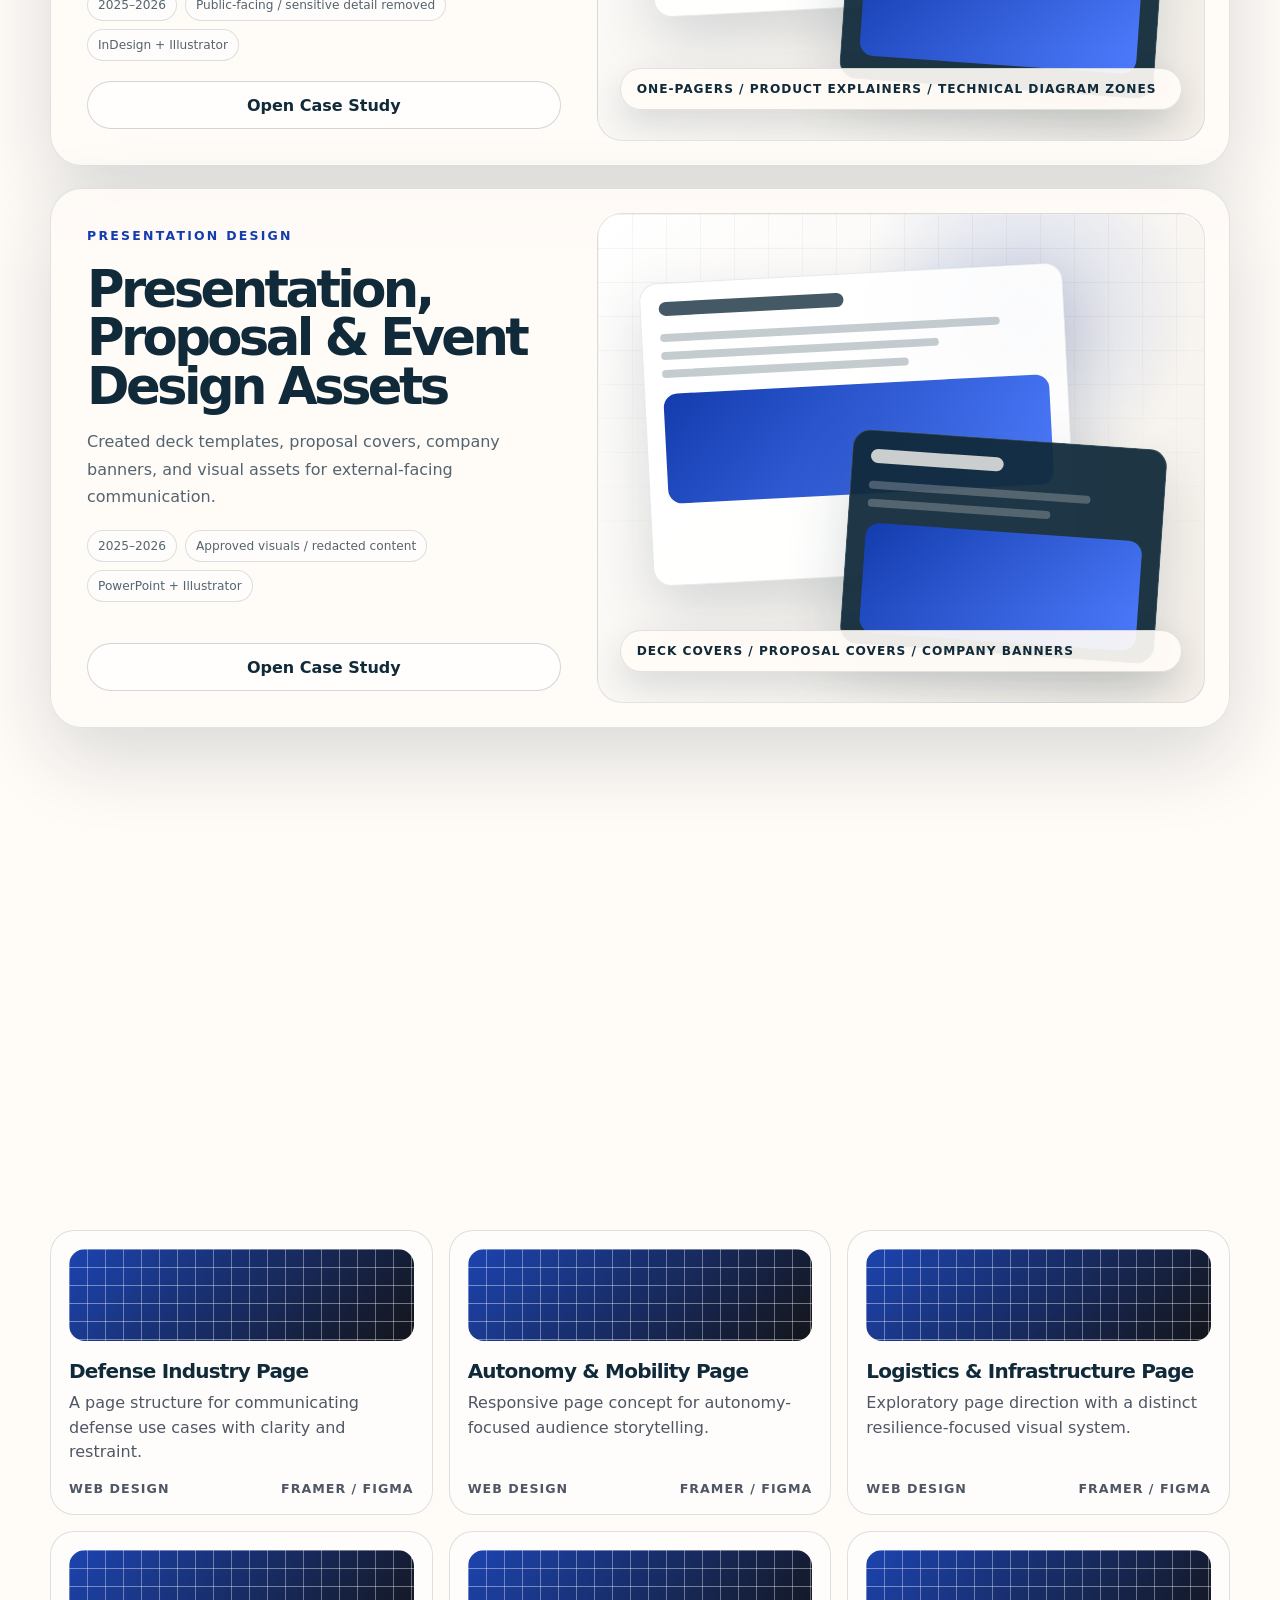
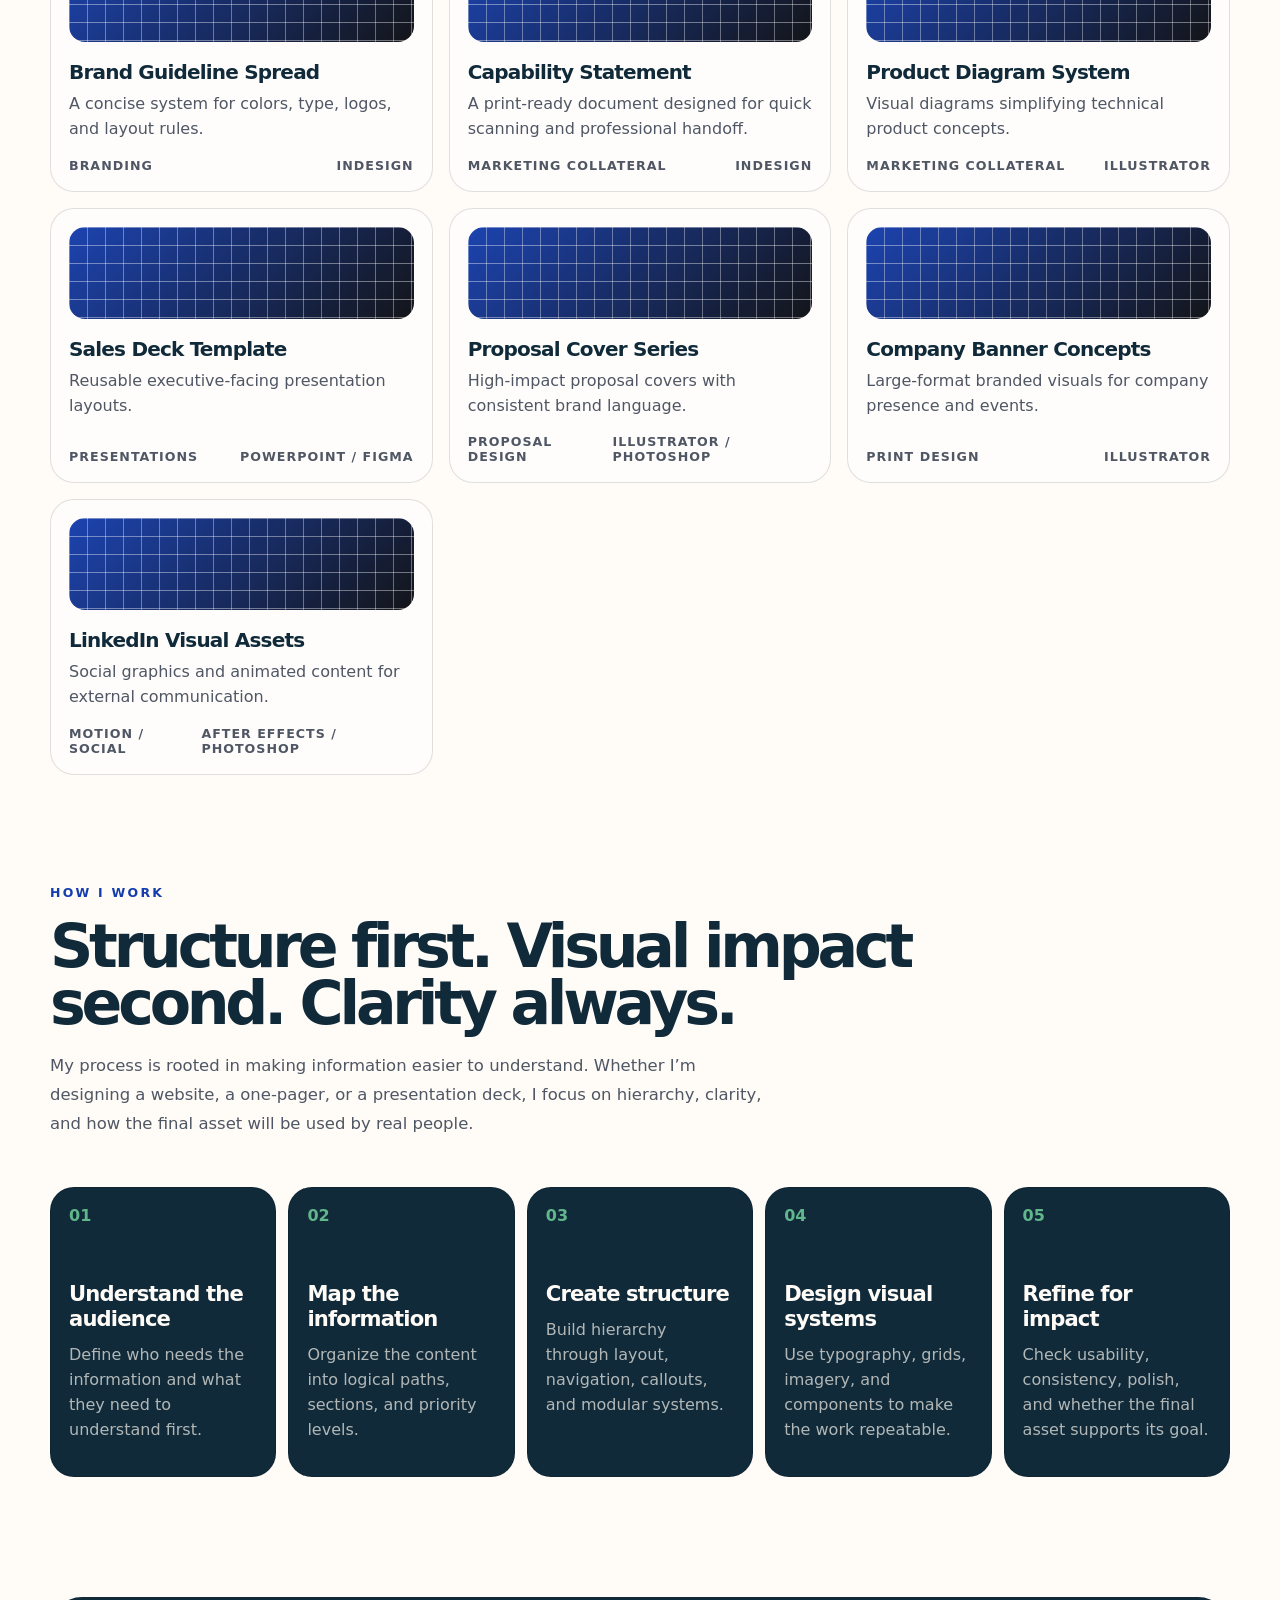
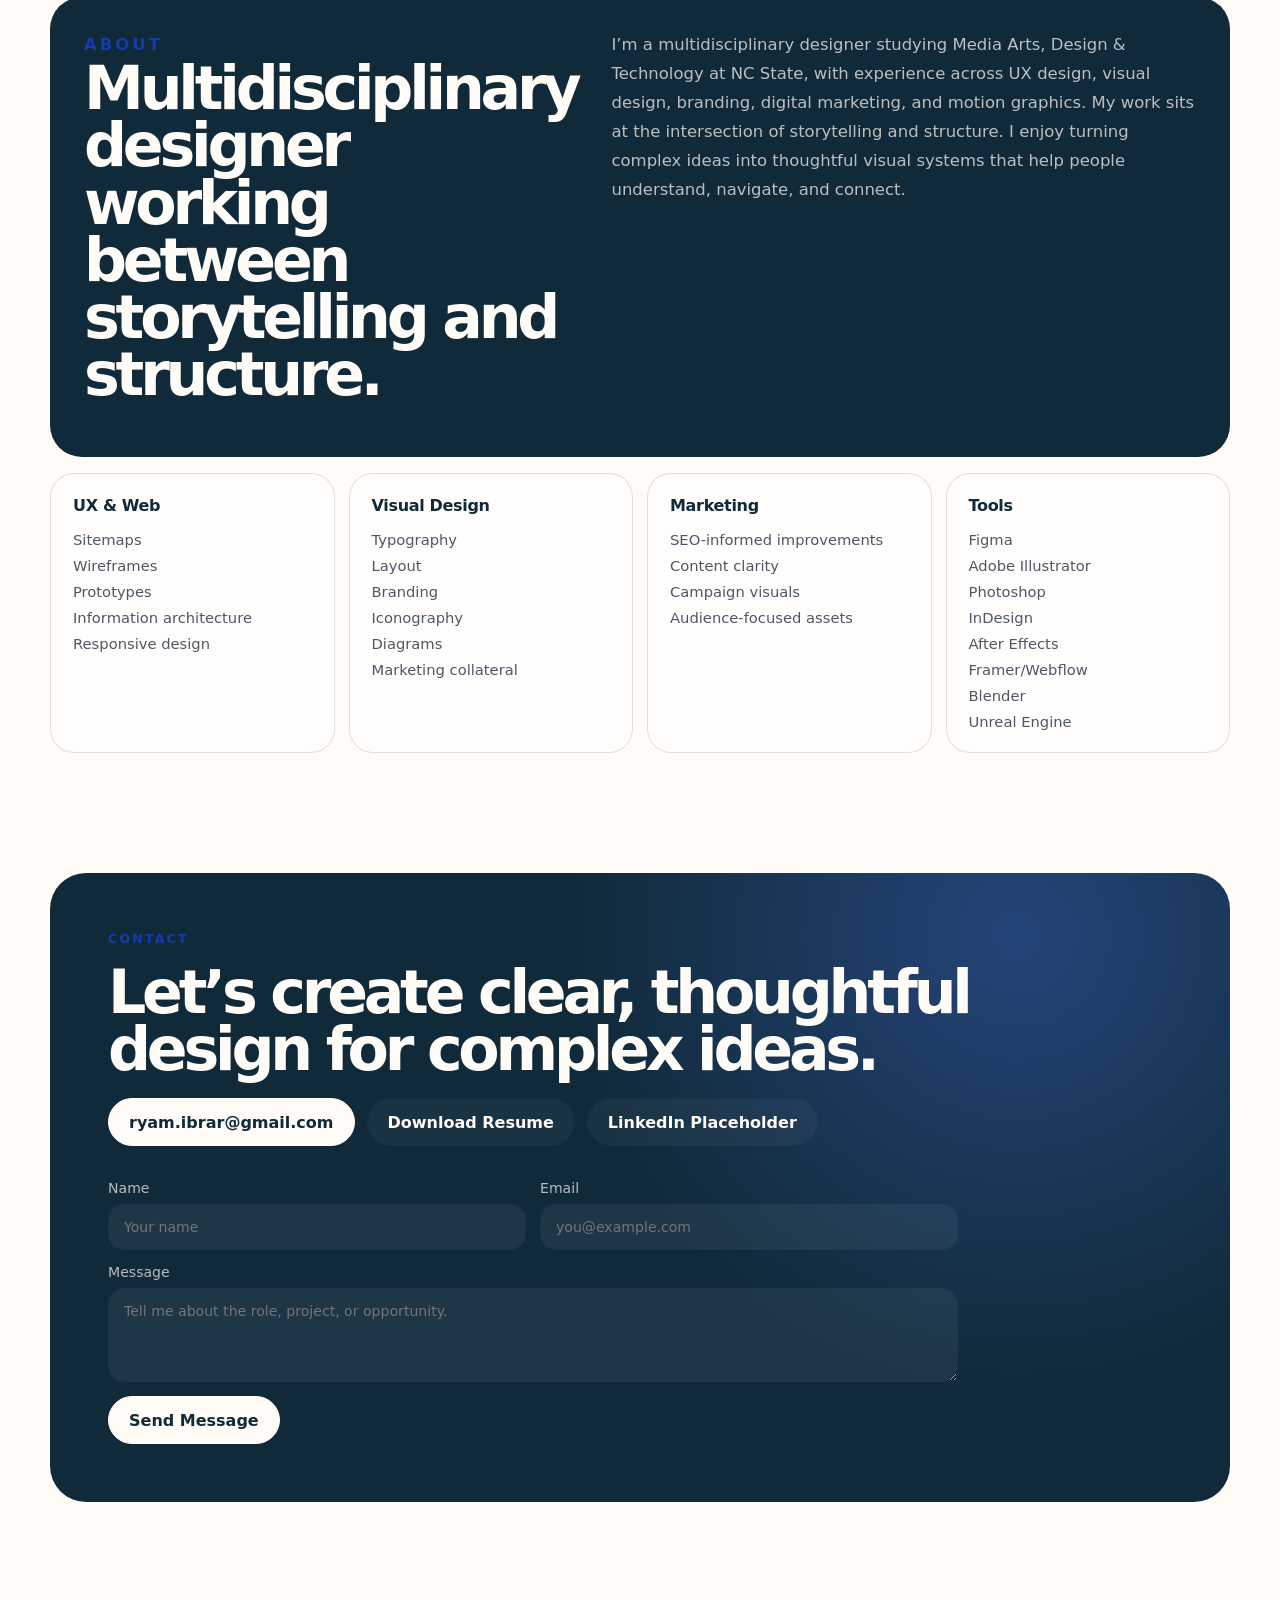
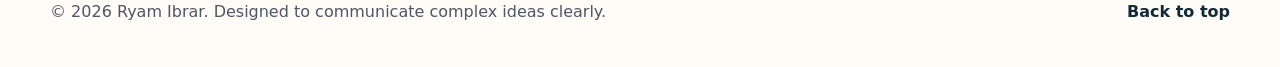
==== commit 701fd7f6: "Update index.html" ====
--- a/index.html
+++ b/index.html
@@ -58,28 +58,33 @@
             <a class="button ghost" href="#contact">Contact Me</a>
           </div>
         </div>
-        <div class="hero-visual reveal" aria-label="Layered portfolio preview wall">
-          <div class="orbit-line"></div>
-          <article class="mockup-card mockup-card--one">
-            <span>Website IA</span>
-            <div class="mini-grid"></div>
-            <p>Solutions / Industries / Mission</p>
-          </article>
-          <article class="mockup-card mockup-card--two">
-            <span>Brand System</span>
-            <div class="palette-row"><i></i><i></i><i></i><i></i></div>
-            <p>Type · Color · Layout · Diagrams</p>
-          </article>
-          <article class="mockup-card mockup-card--three">
-            <span>One-Pager</span>
-            <div class="doc-lines"></div>
-            <p>Technical information, simplified</p>
-          </article>
-          <article class="mockup-card mockup-card--four">
-            <span>Proposal Cover</span>
-            <div class="cover-mark"></div>
-            <p>External-facing polish</p>
-          </article>
+        <div class="hero-visual reveal hero-image-wall" aria-label="Layered portfolio preview wall">
+  <div class="orbit-line"></div>
+
+  <article class="mockup-card mockup-card--one image-card">
+    <img src="assets/work/website-redesign-cover.jpg" alt="Website redesign preview" />
+    <span>Website UX</span>
+    <p>Information architecture, page hierarchy, and web layouts</p>
+  </article>
+
+  <article class="mockup-card mockup-card--two image-card">
+    <img src="assets/work/brand-guidelines-cover.jpg" alt="Brand guidelines preview" />
+    <span>Brand System</span>
+    <p>Typography, color, layout, and visual rules</p>
+  </article>
+
+  <article class="mockup-card mockup-card--three image-card">
+    <img src="assets/work/one-pager-cover.jpg" alt="One-pager template preview" />
+    <span>One-Pagers</span>
+    <p>Technical information, simplified into clear layouts</p>
+  </article>
+
+  <article class="mockup-card mockup-card--four image-card">
+    <img src="assets/work/deck-proposal-cover.jpg" alt="Deck and proposal cover preview" />
+    <span>Proposal / Decks</span>
+    <p>External-facing presentation and proposal assets</p>
+  </article>
+</div>
         </div>
       </section>
 
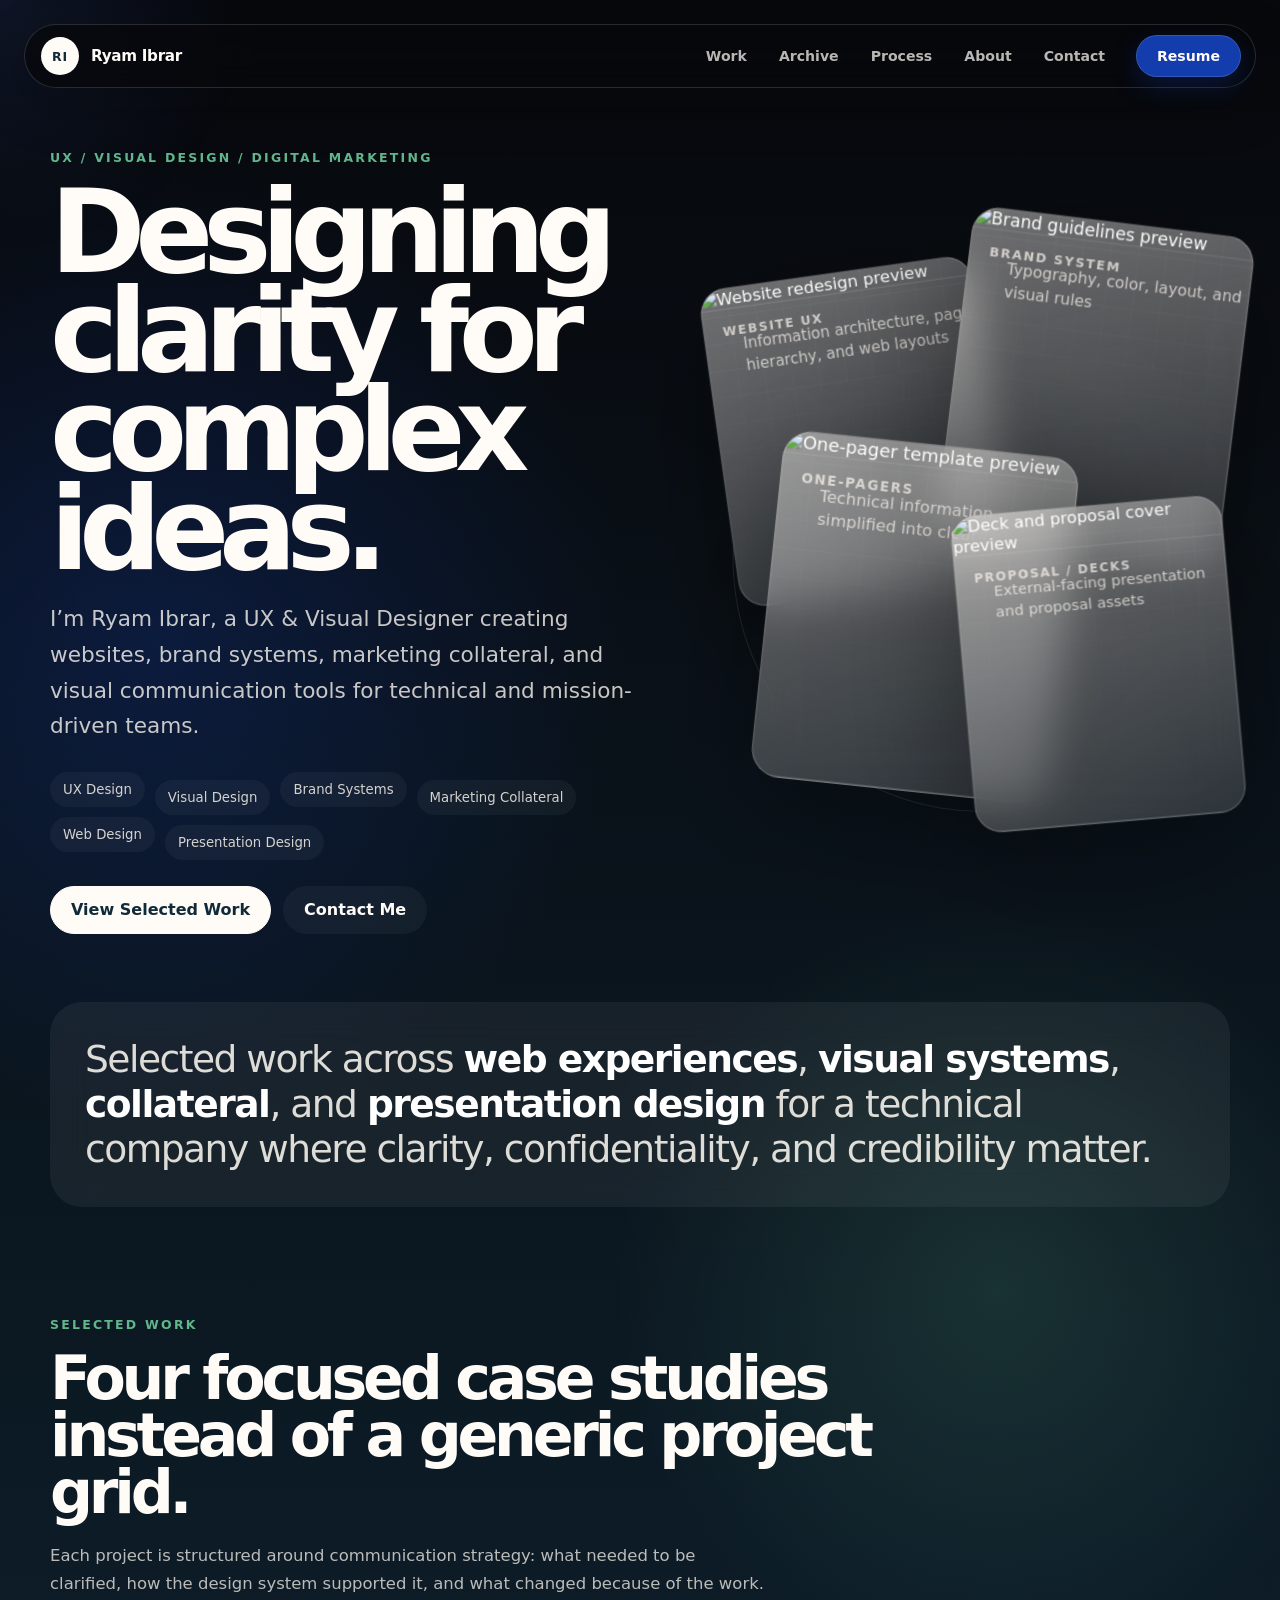
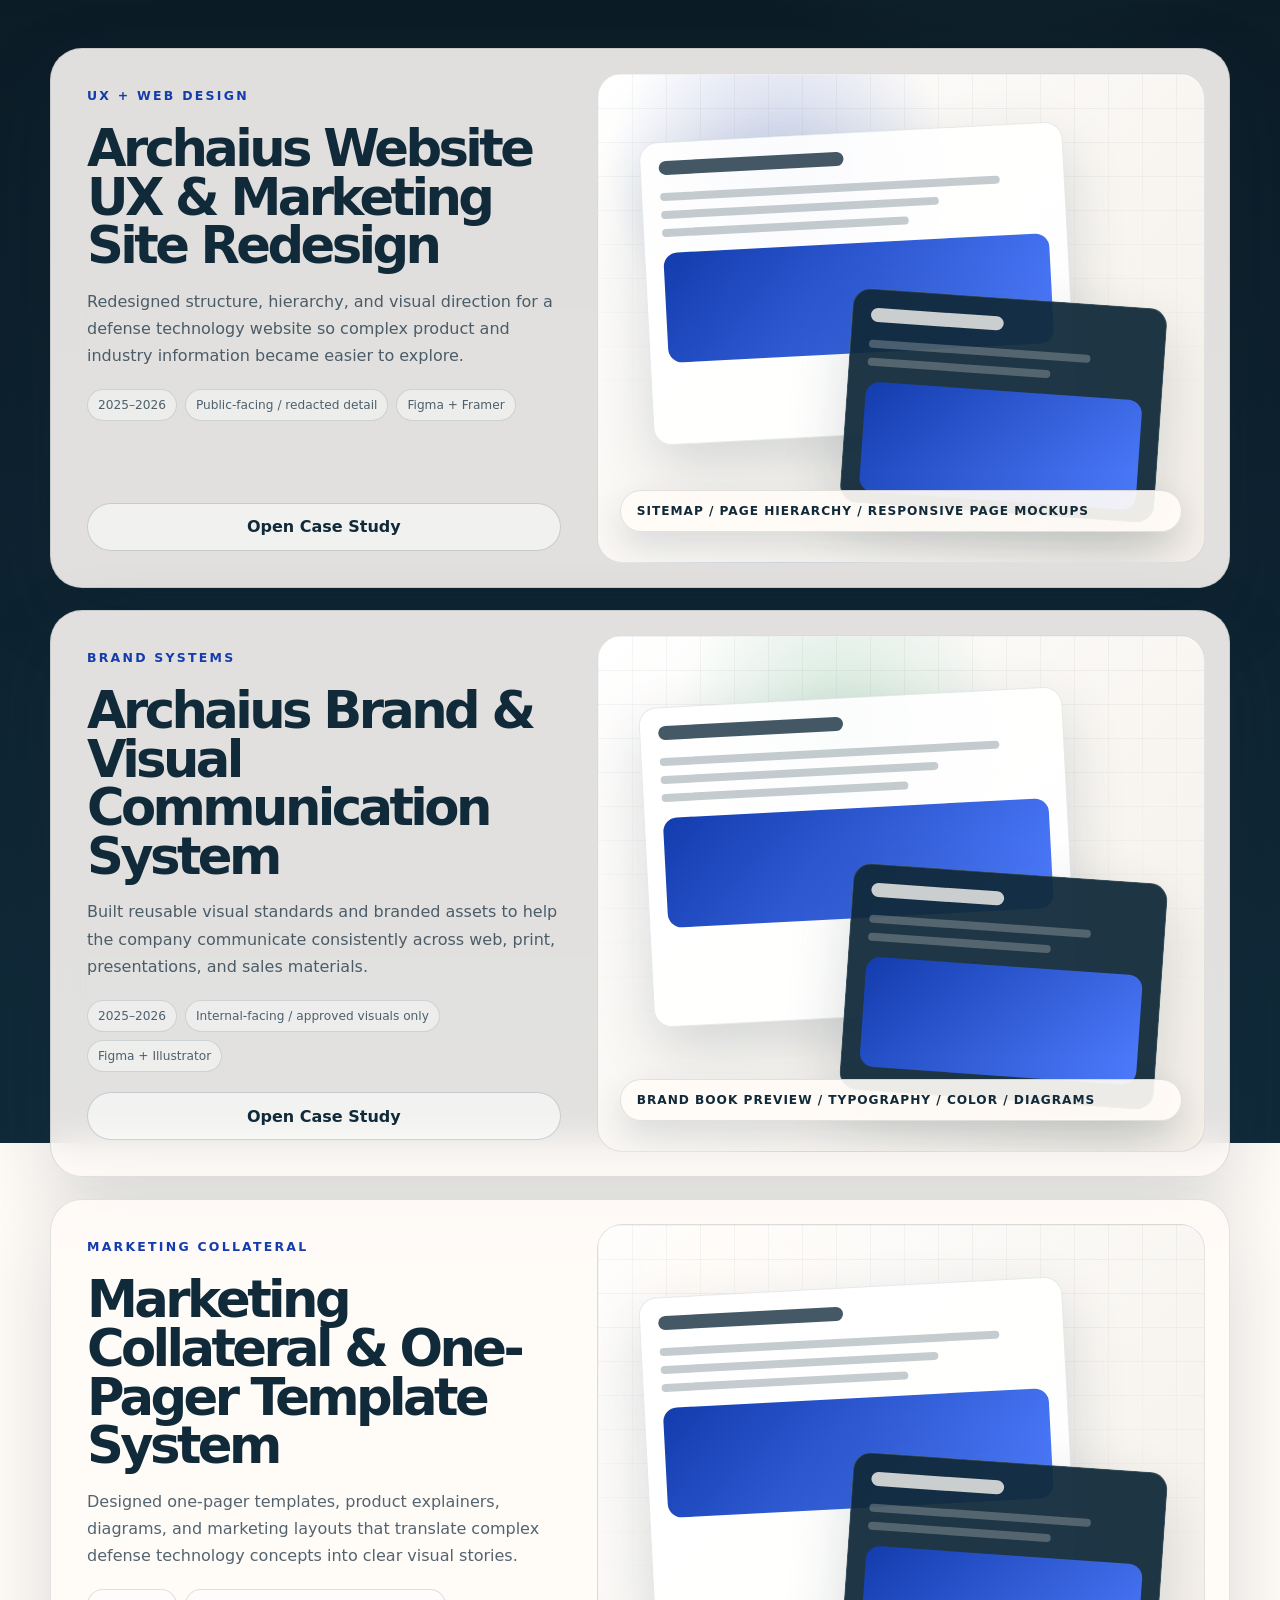
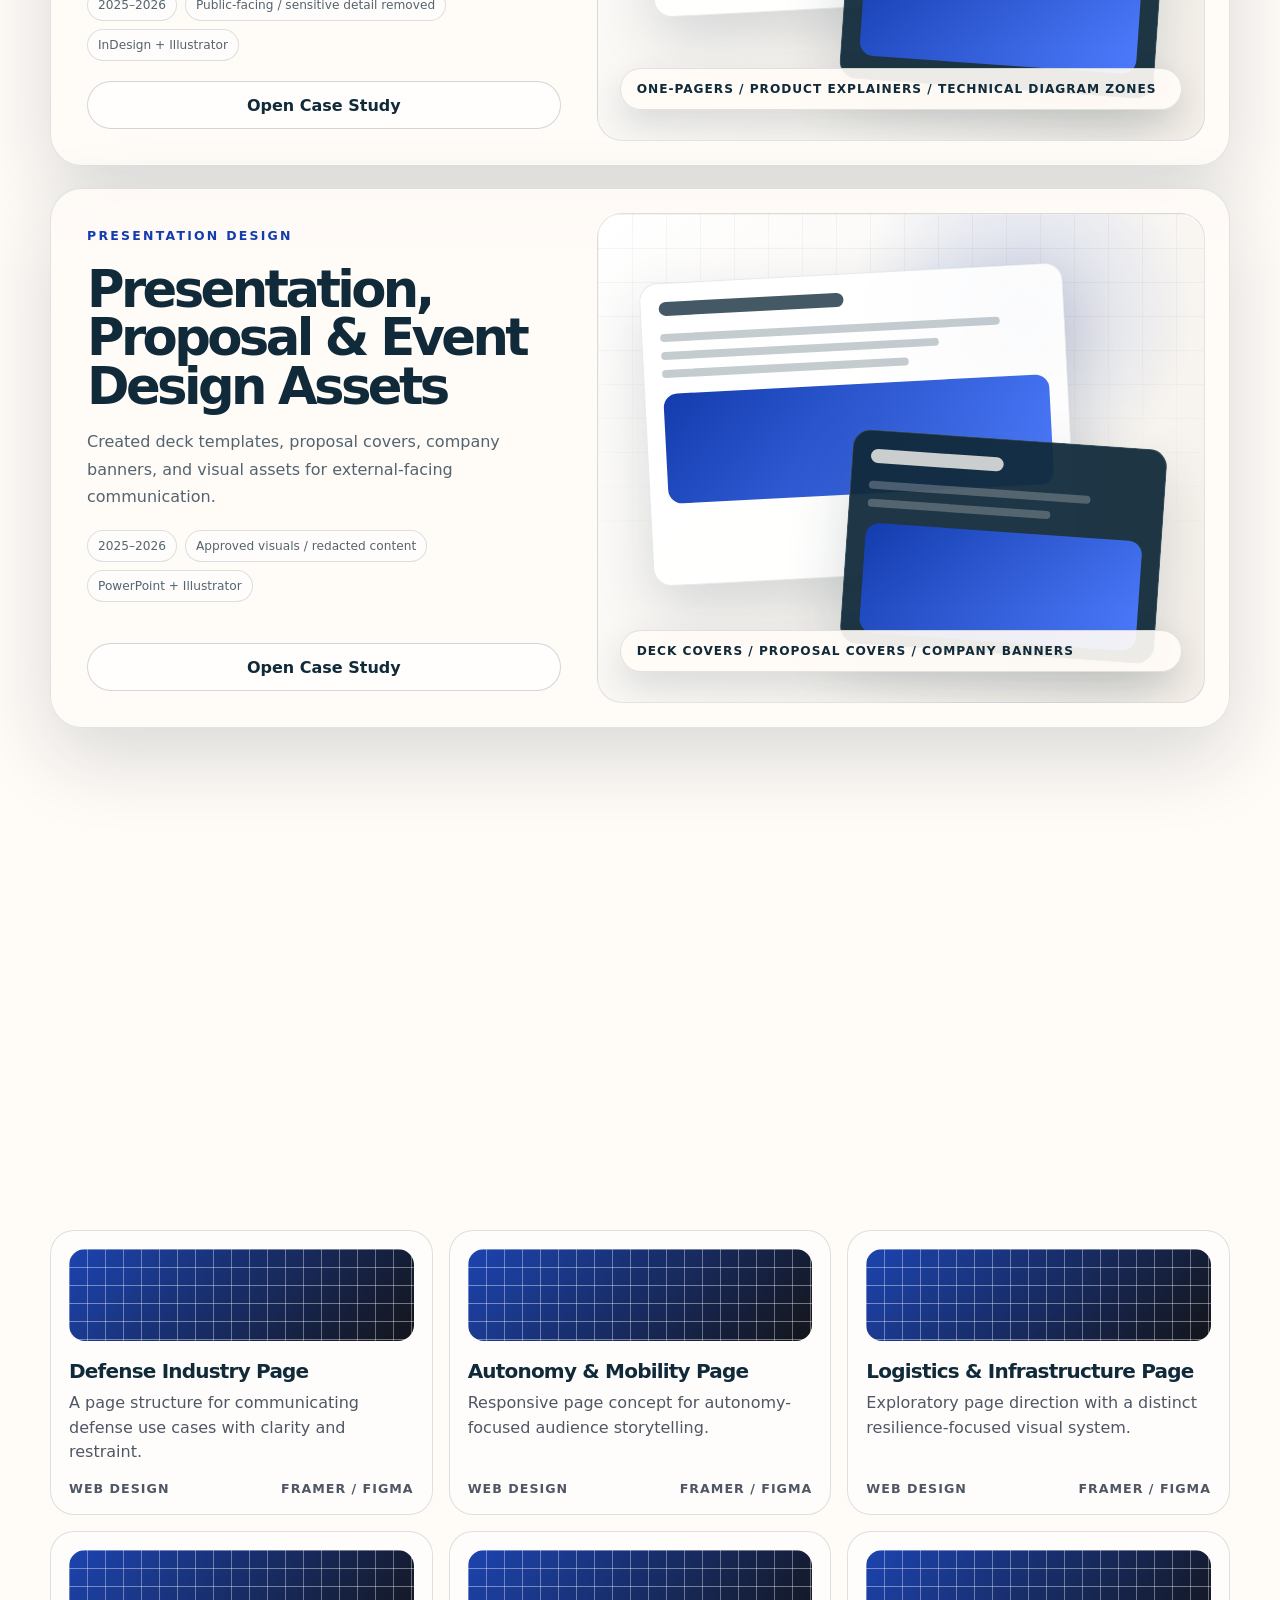
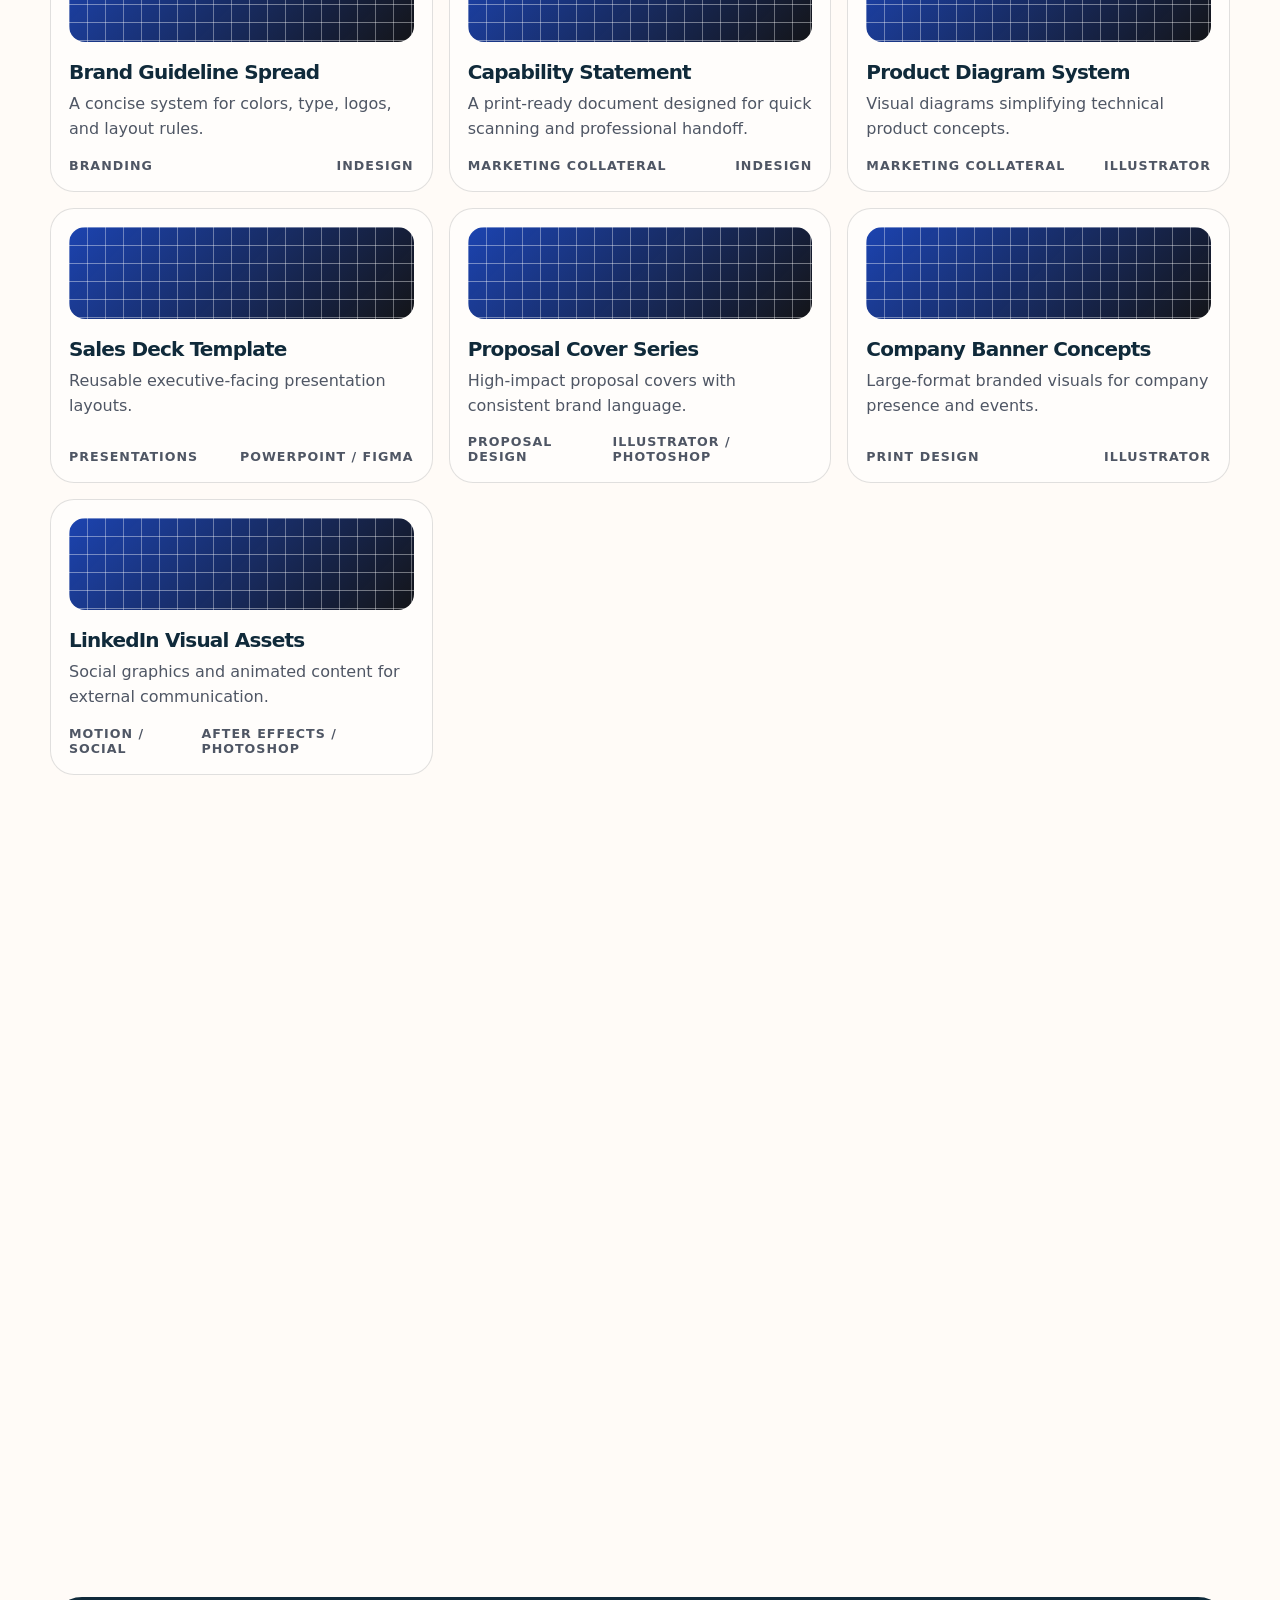
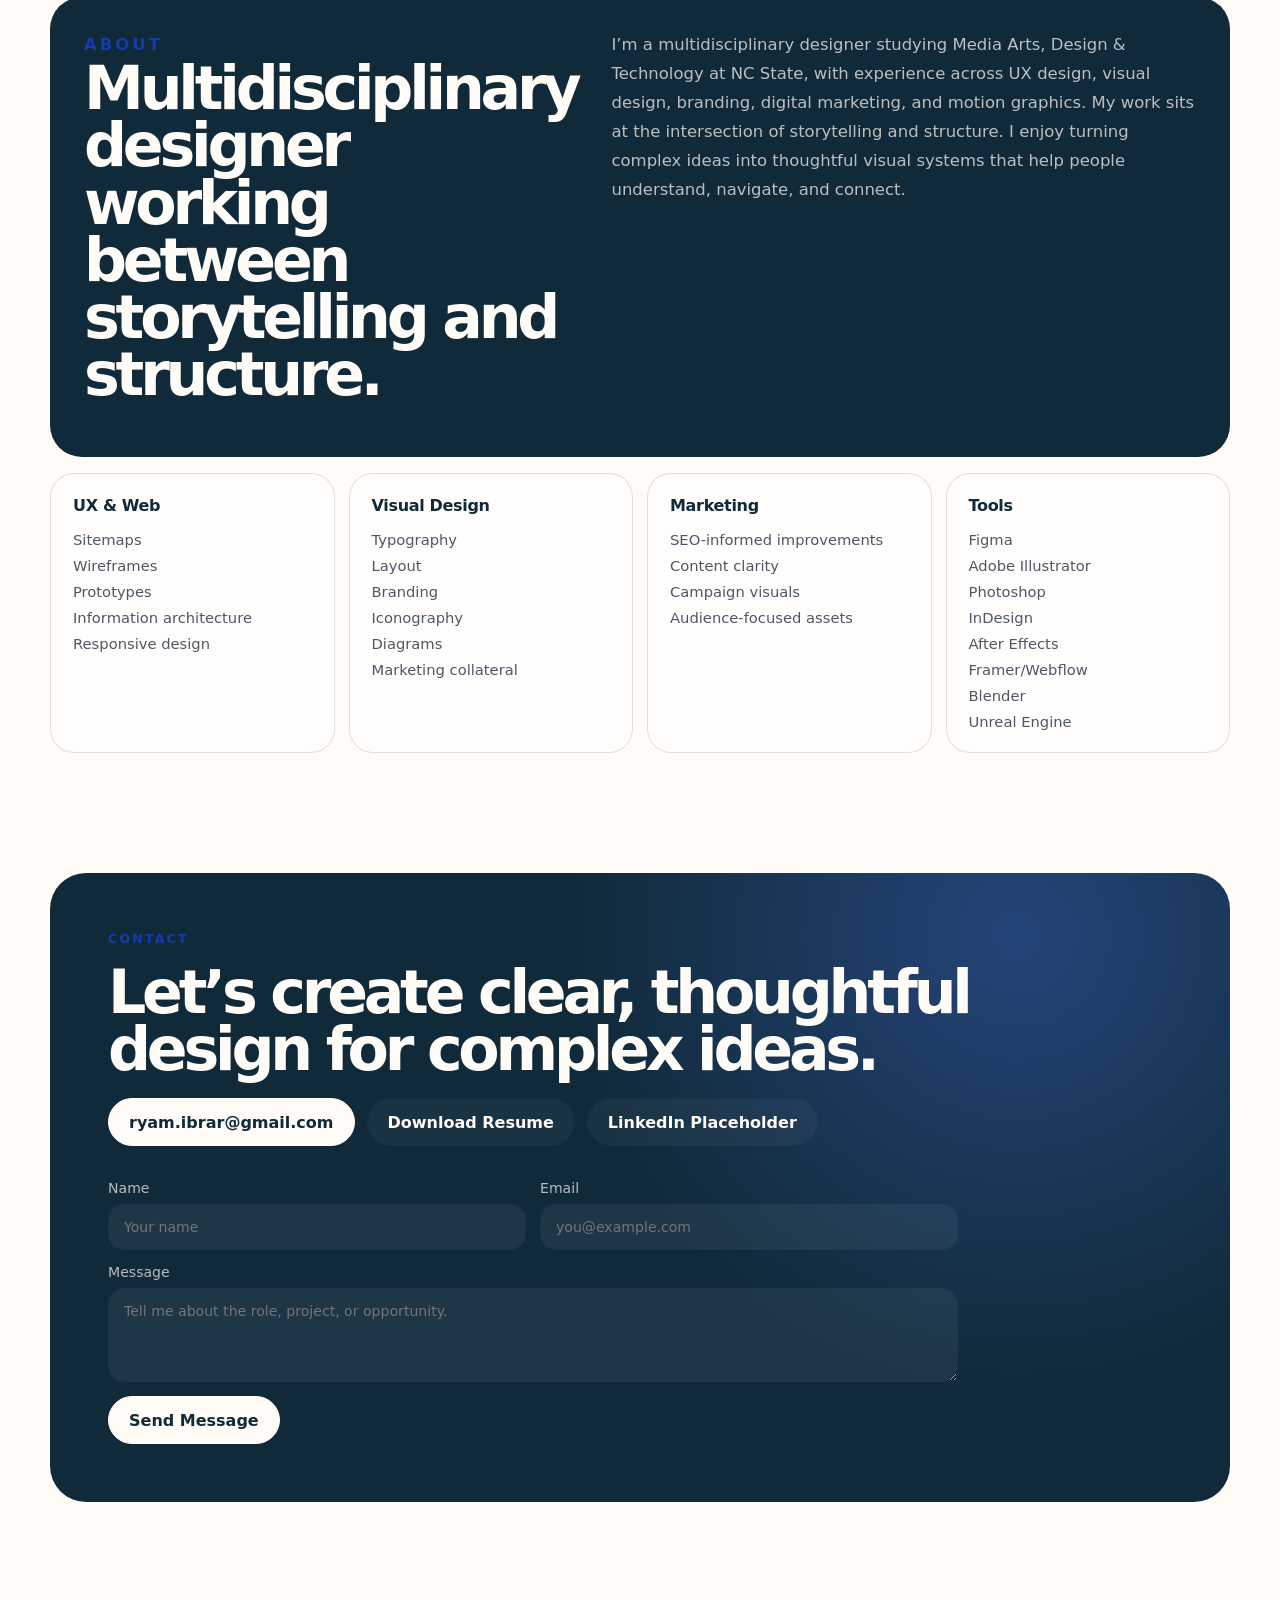
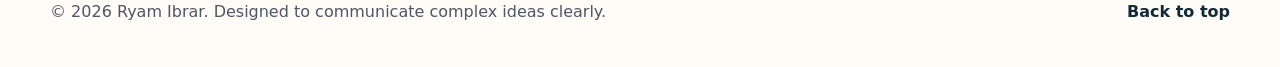
==== commit f84f10c4: "Update index.html" ====
--- a/index.html
+++ b/index.html
@@ -85,7 +85,7 @@
     <p>External-facing presentation and proposal assets</p>
   </article>
 </div>
-        </div>
+        
       </section>
 
       <section class="section-shell intro-strip reveal" aria-label="Portfolio positioning">
--- a/styles.css
+++ b/styles.css
@@ -963,4 +963,35 @@
     background: #fffbf7;
     color: #102a3a;
   }
-}+} 
+.image-card {
+  overflow: hidden;
+  padding: 0;
+  position: absolute;
+}
+
+.image-card img {
+  width: 100%;
+  height: 72%;
+  object-fit: cover;
+  display: block;
+  border-bottom: 1px solid rgba(255, 255, 255, 0.12);
+  filter: saturate(0.9) contrast(1.05);
+}
+
+.image-card span,
+.image-card p {
+  position: relative;
+  z-index: 2;
+  padding-left: 18px;
+  padding-right: 18px;
+}
+
+.image-card span {
+  display: block;
+  padding-top: 14px;
+}
+
+.image-card p {
+  padding-bottom: 16px;
+}
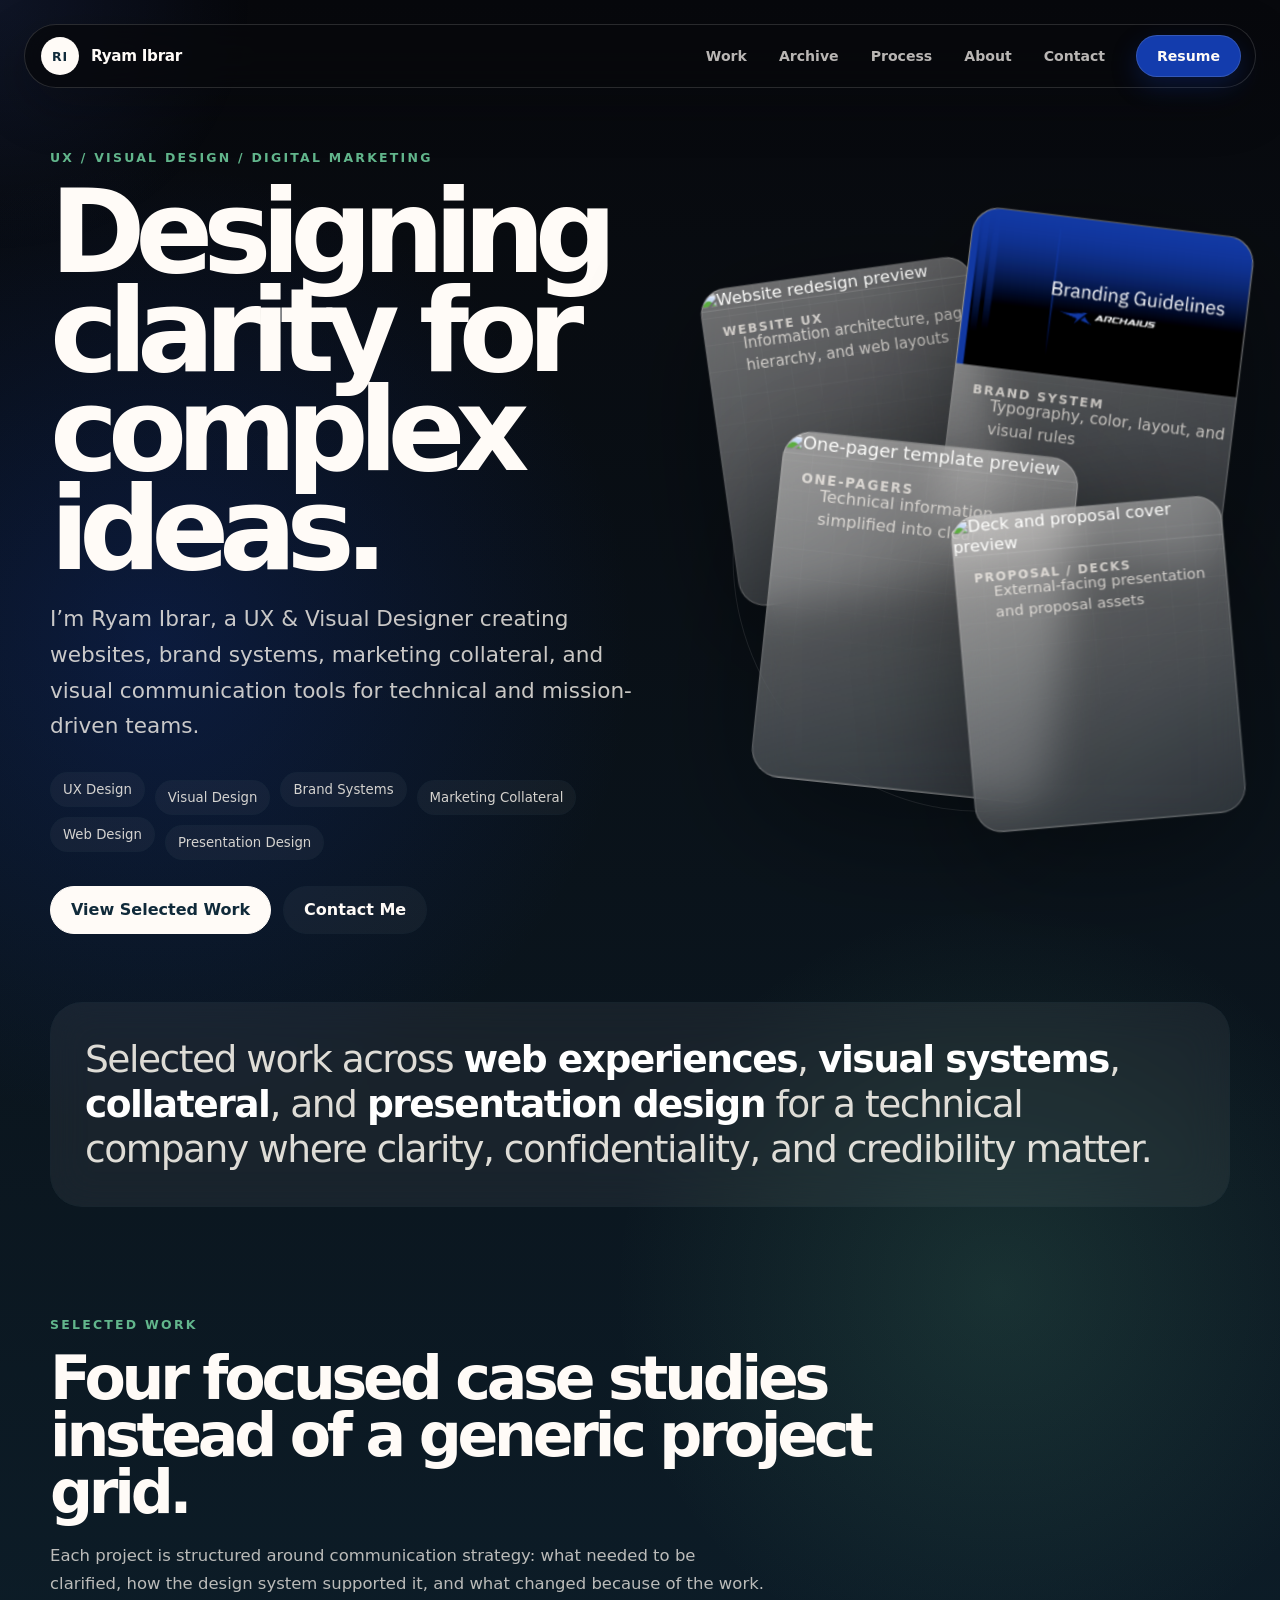
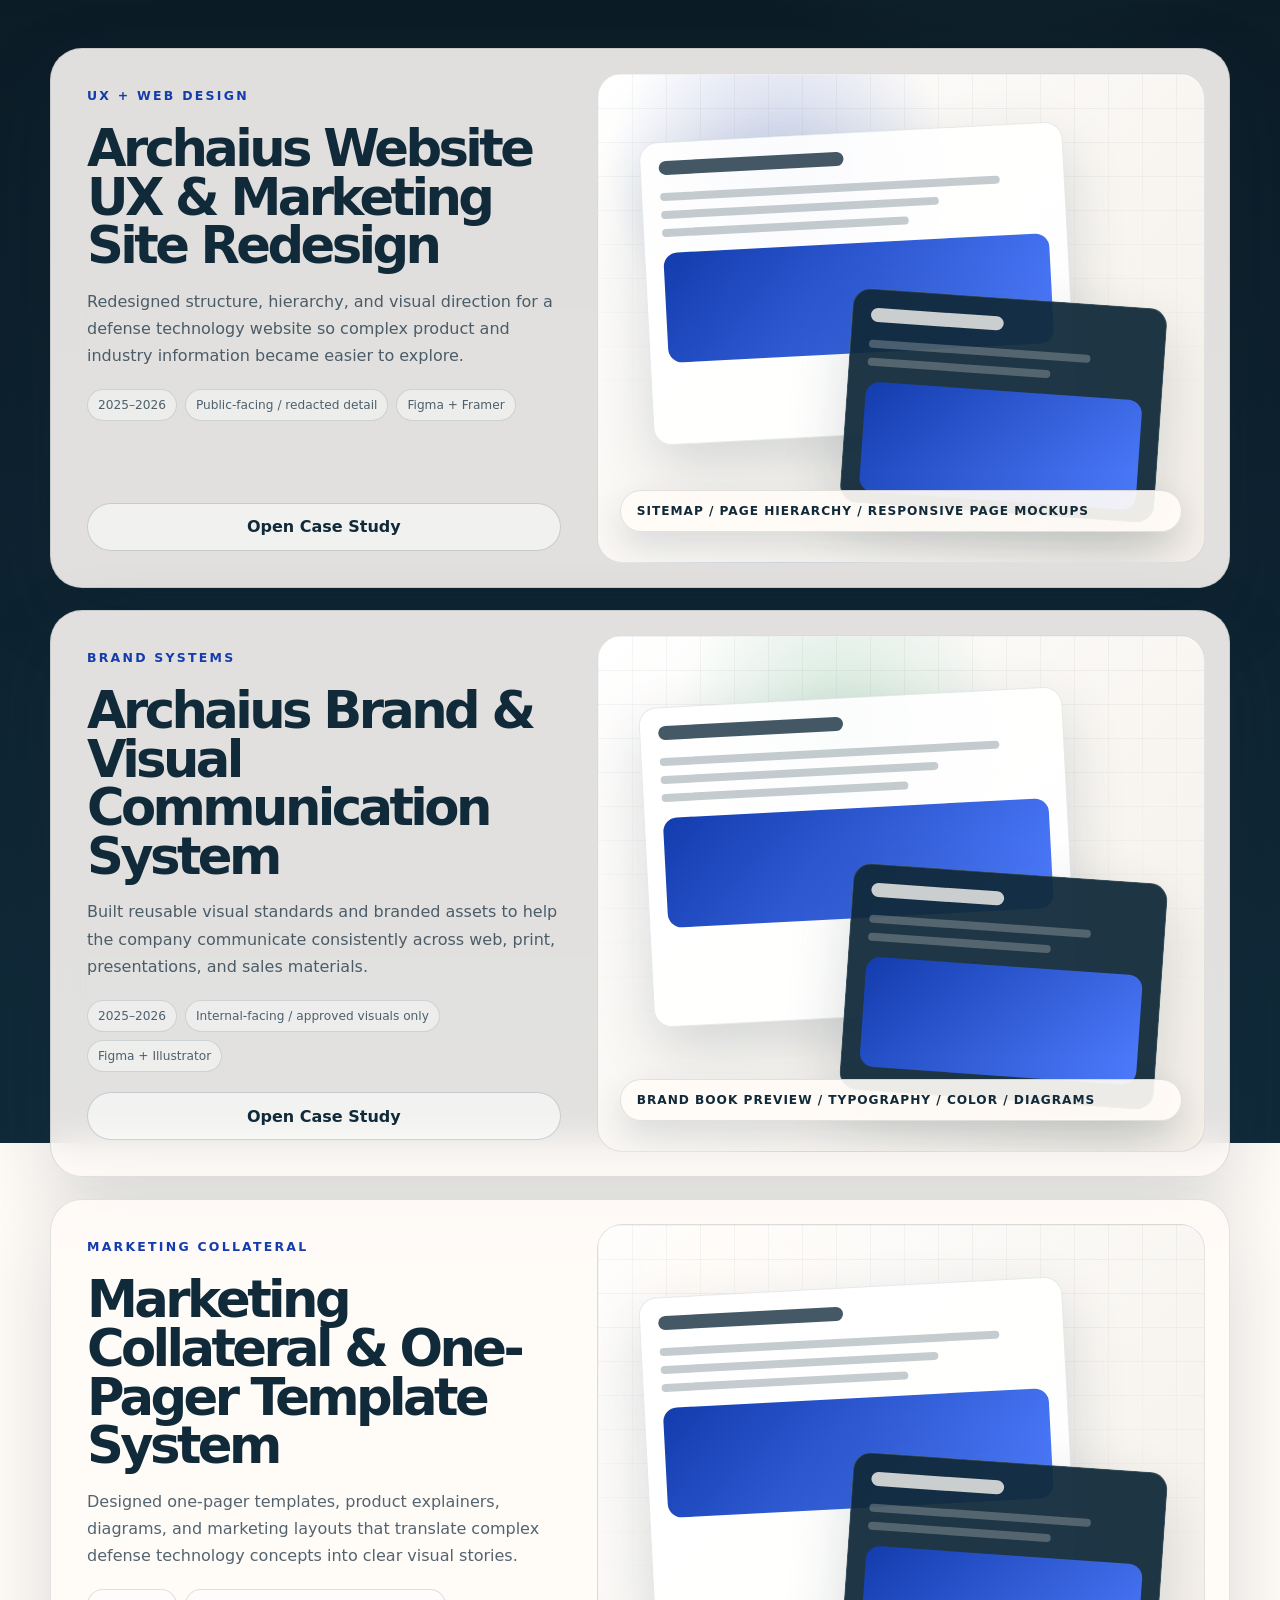
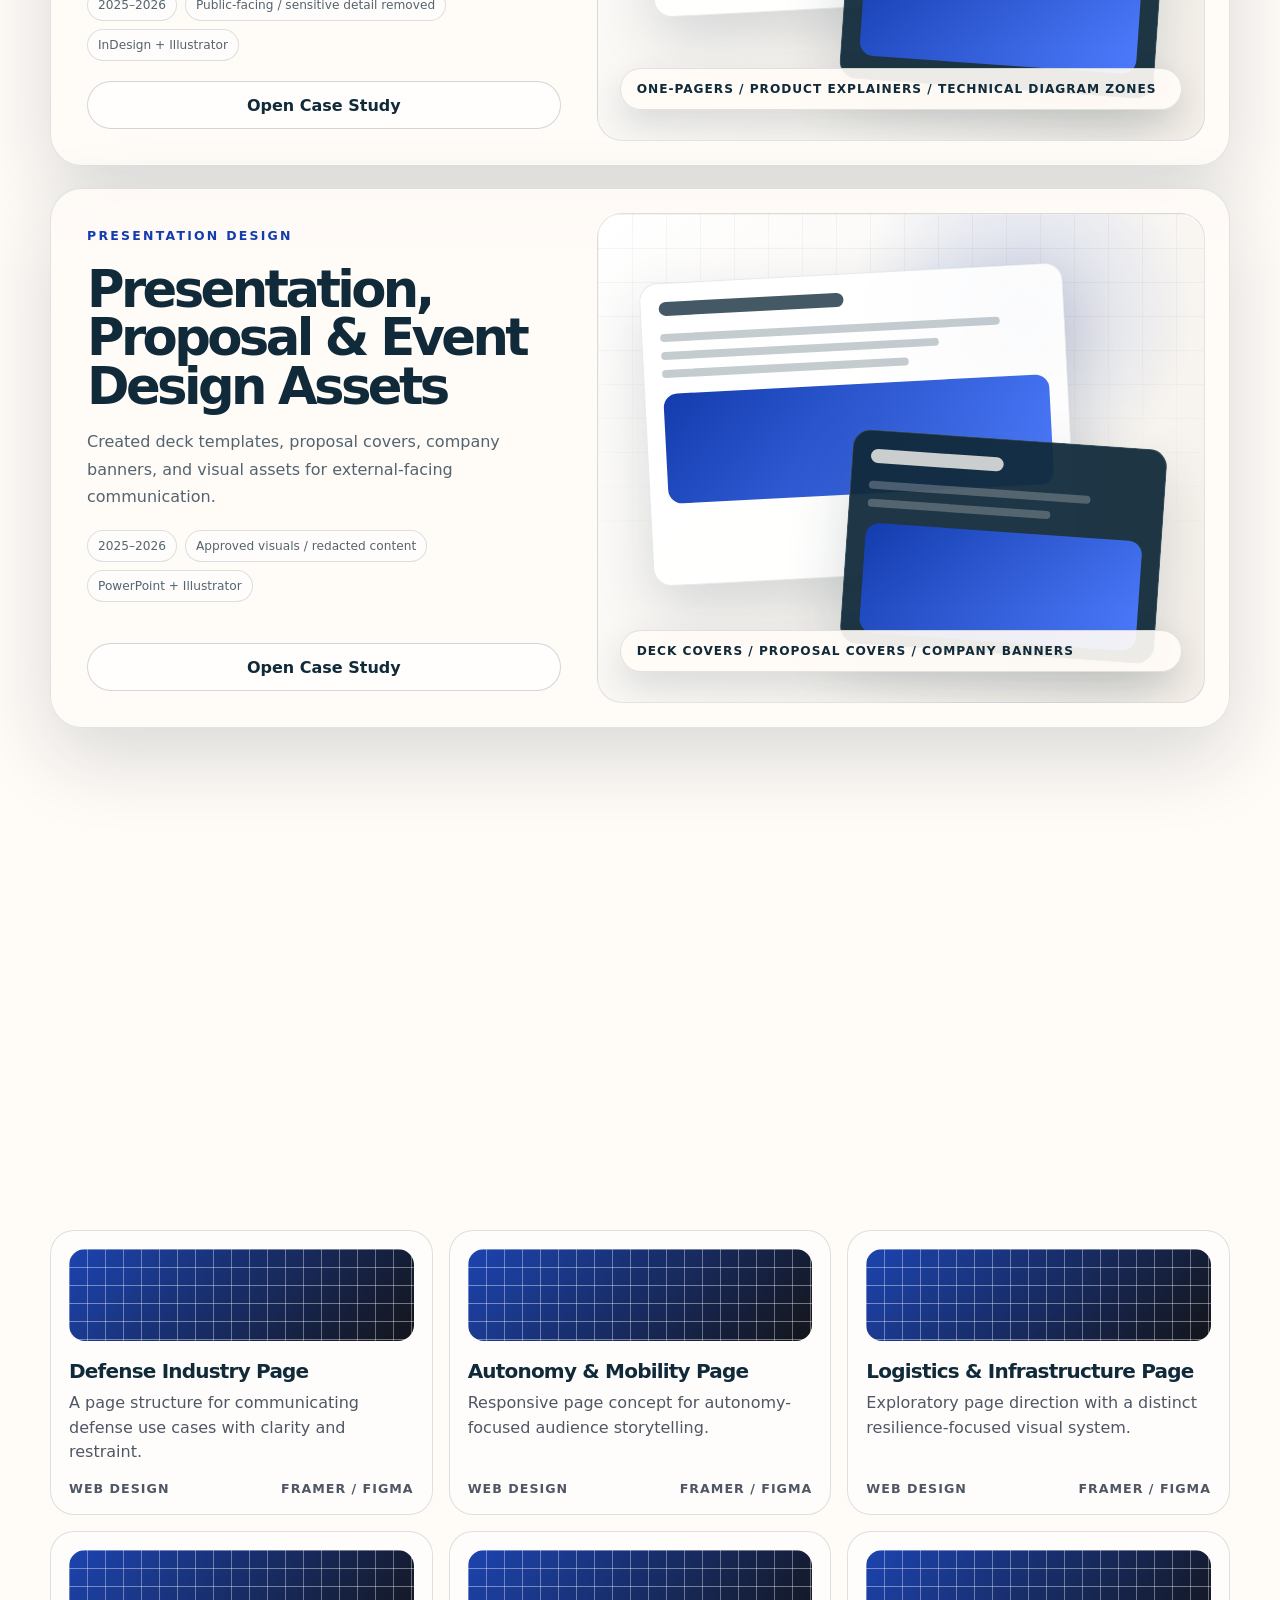
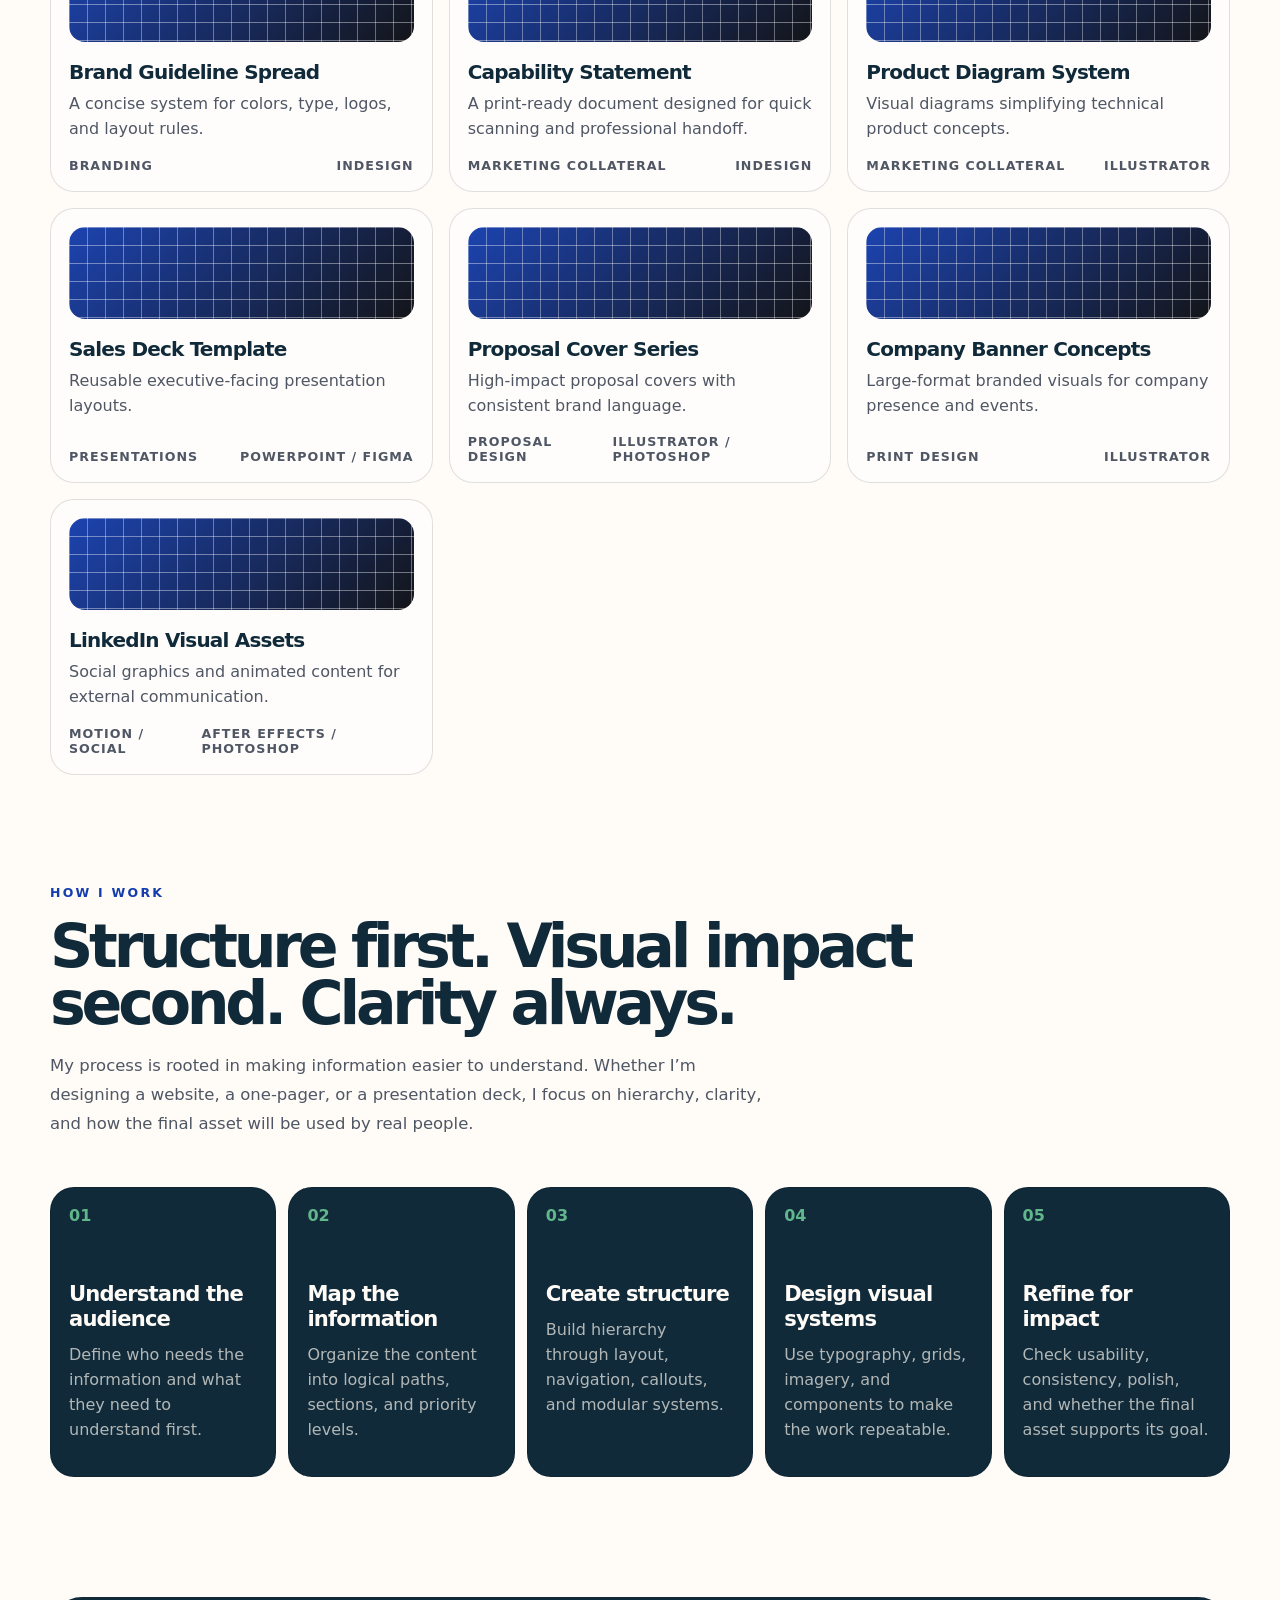
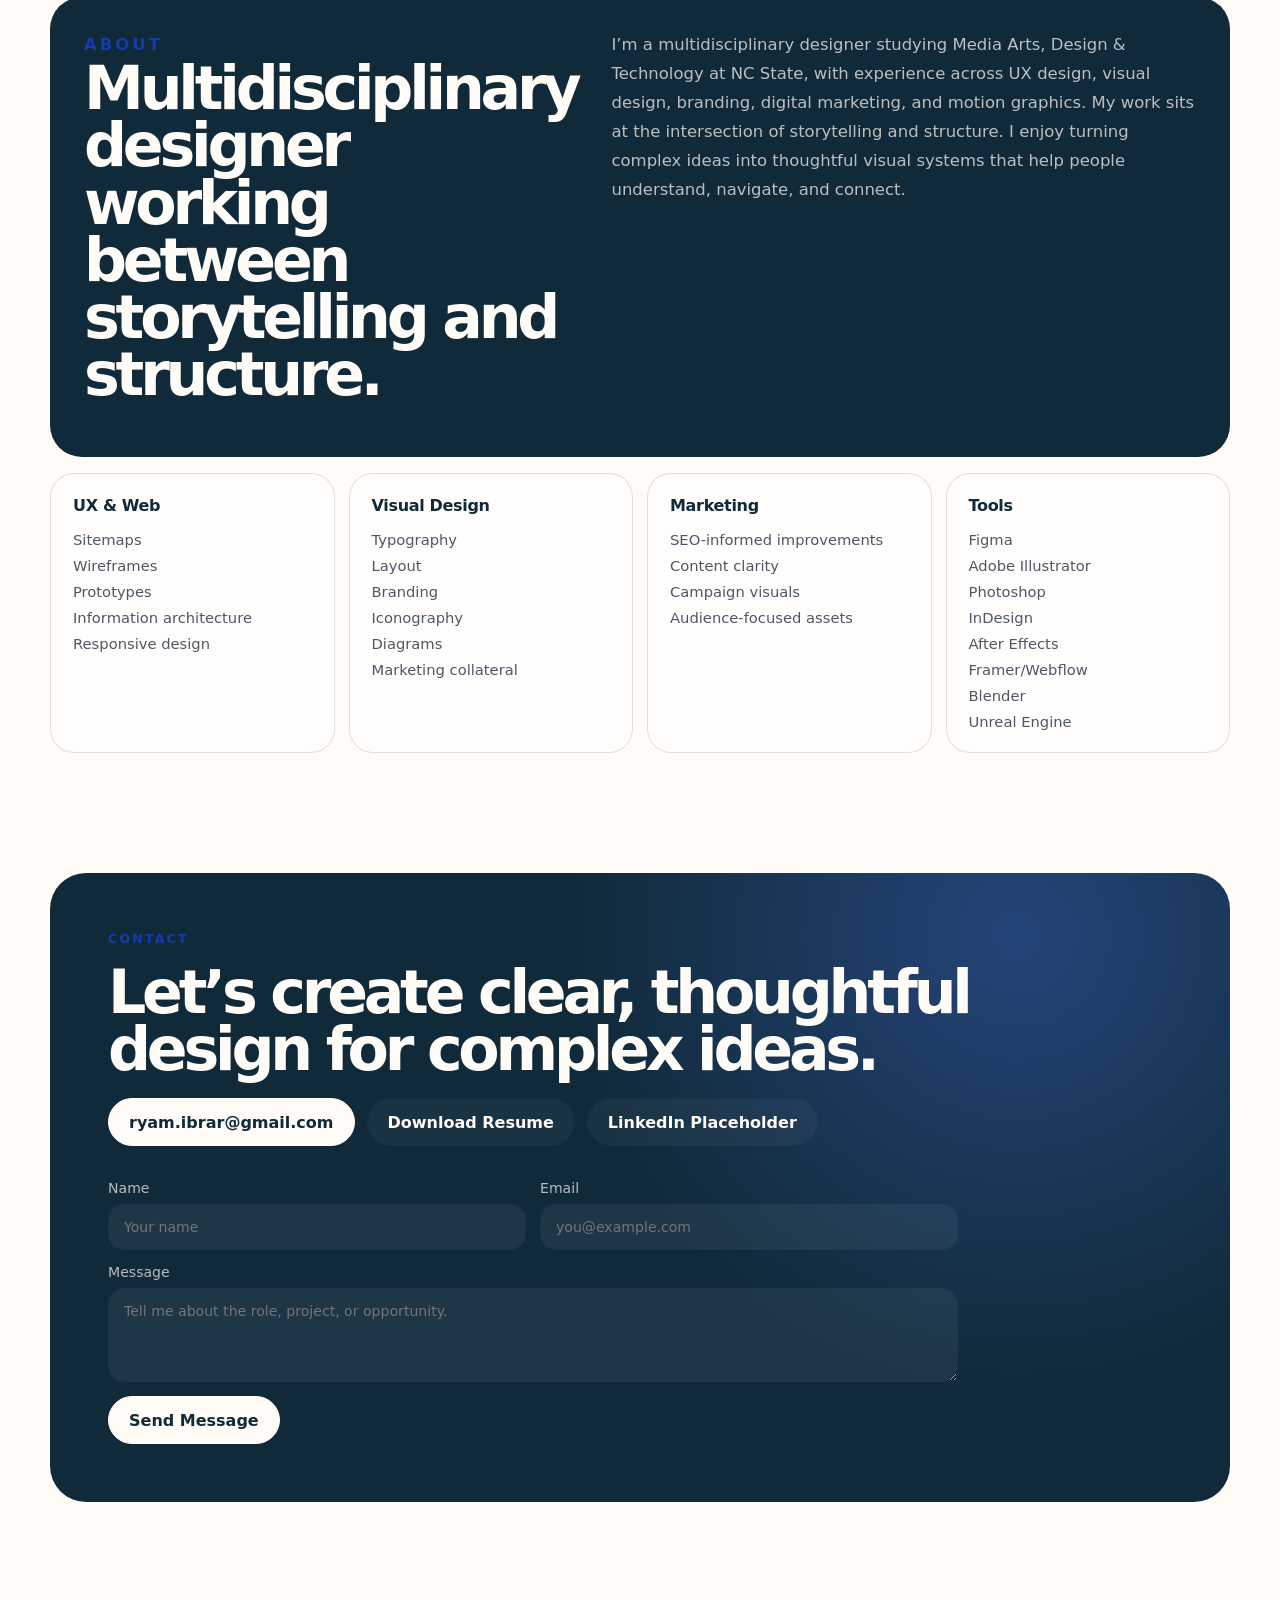
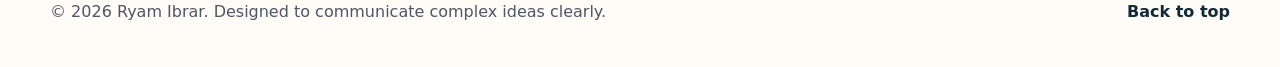
==== commit b14950bc: "Update index.html" ====
--- a/index.html
+++ b/index.html
@@ -68,7 +68,7 @@
   </article>
 
   <article class="mockup-card mockup-card--two image-card">
-    <img src="assets/work/brand-guidelines-cover.jpg" alt="Brand guidelines preview" />
+    <img src="assets/brand-guidelines-cover.png" alt="Brand guidelines preview" />
     <span>Brand System</span>
     <p>Typography, color, layout, and visual rules</p>
   </article>
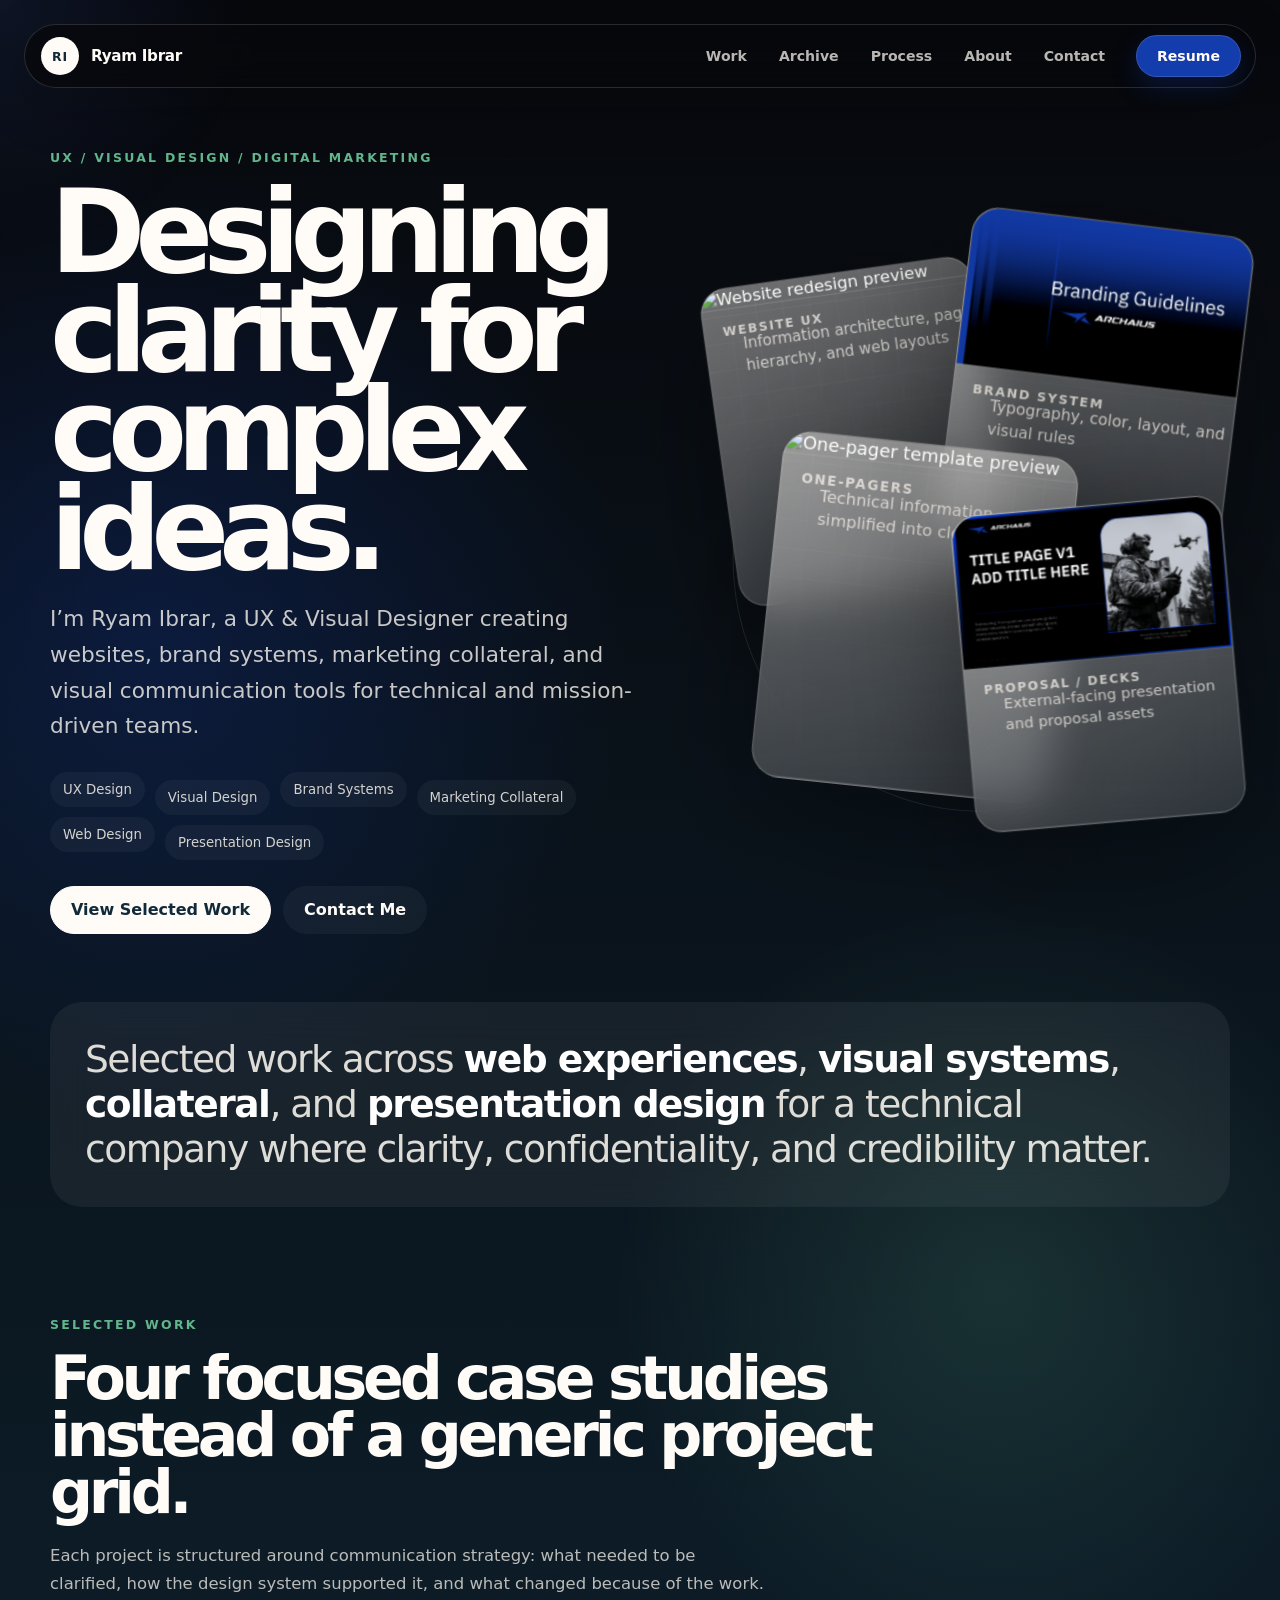
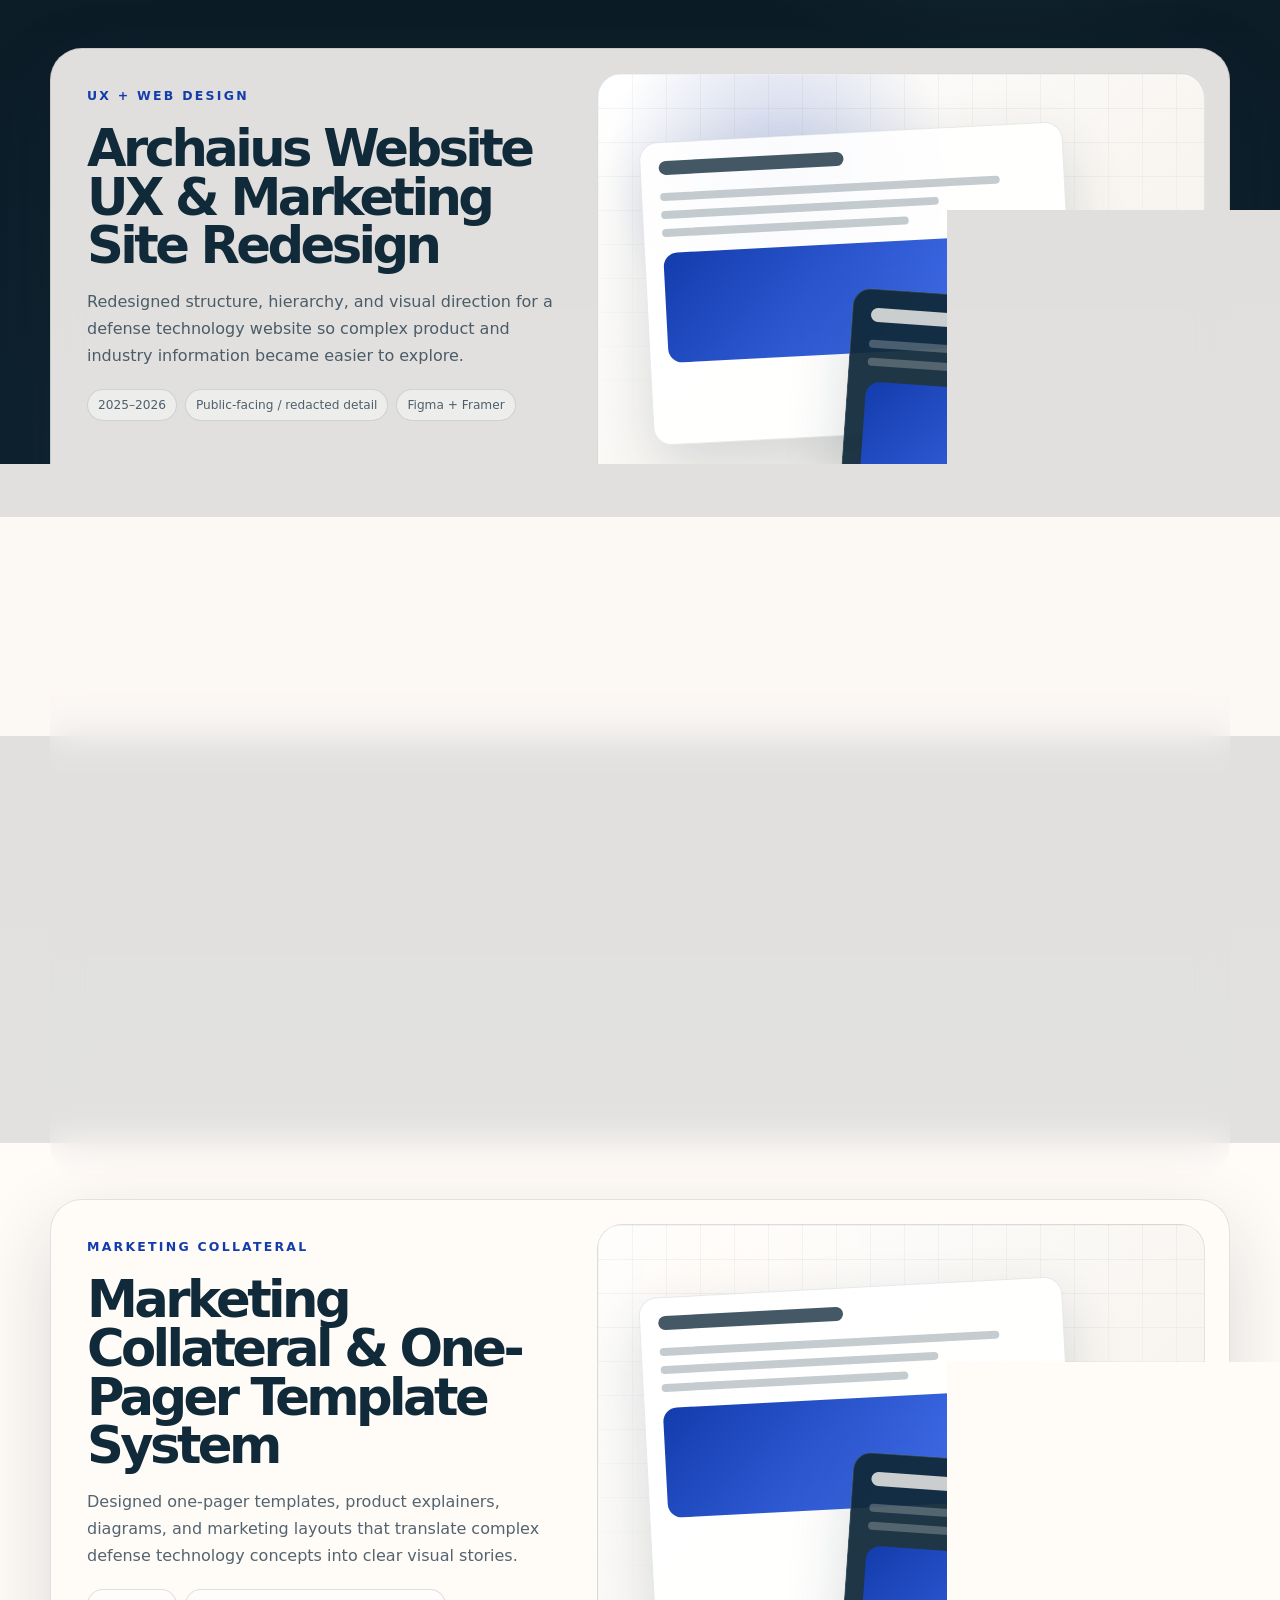
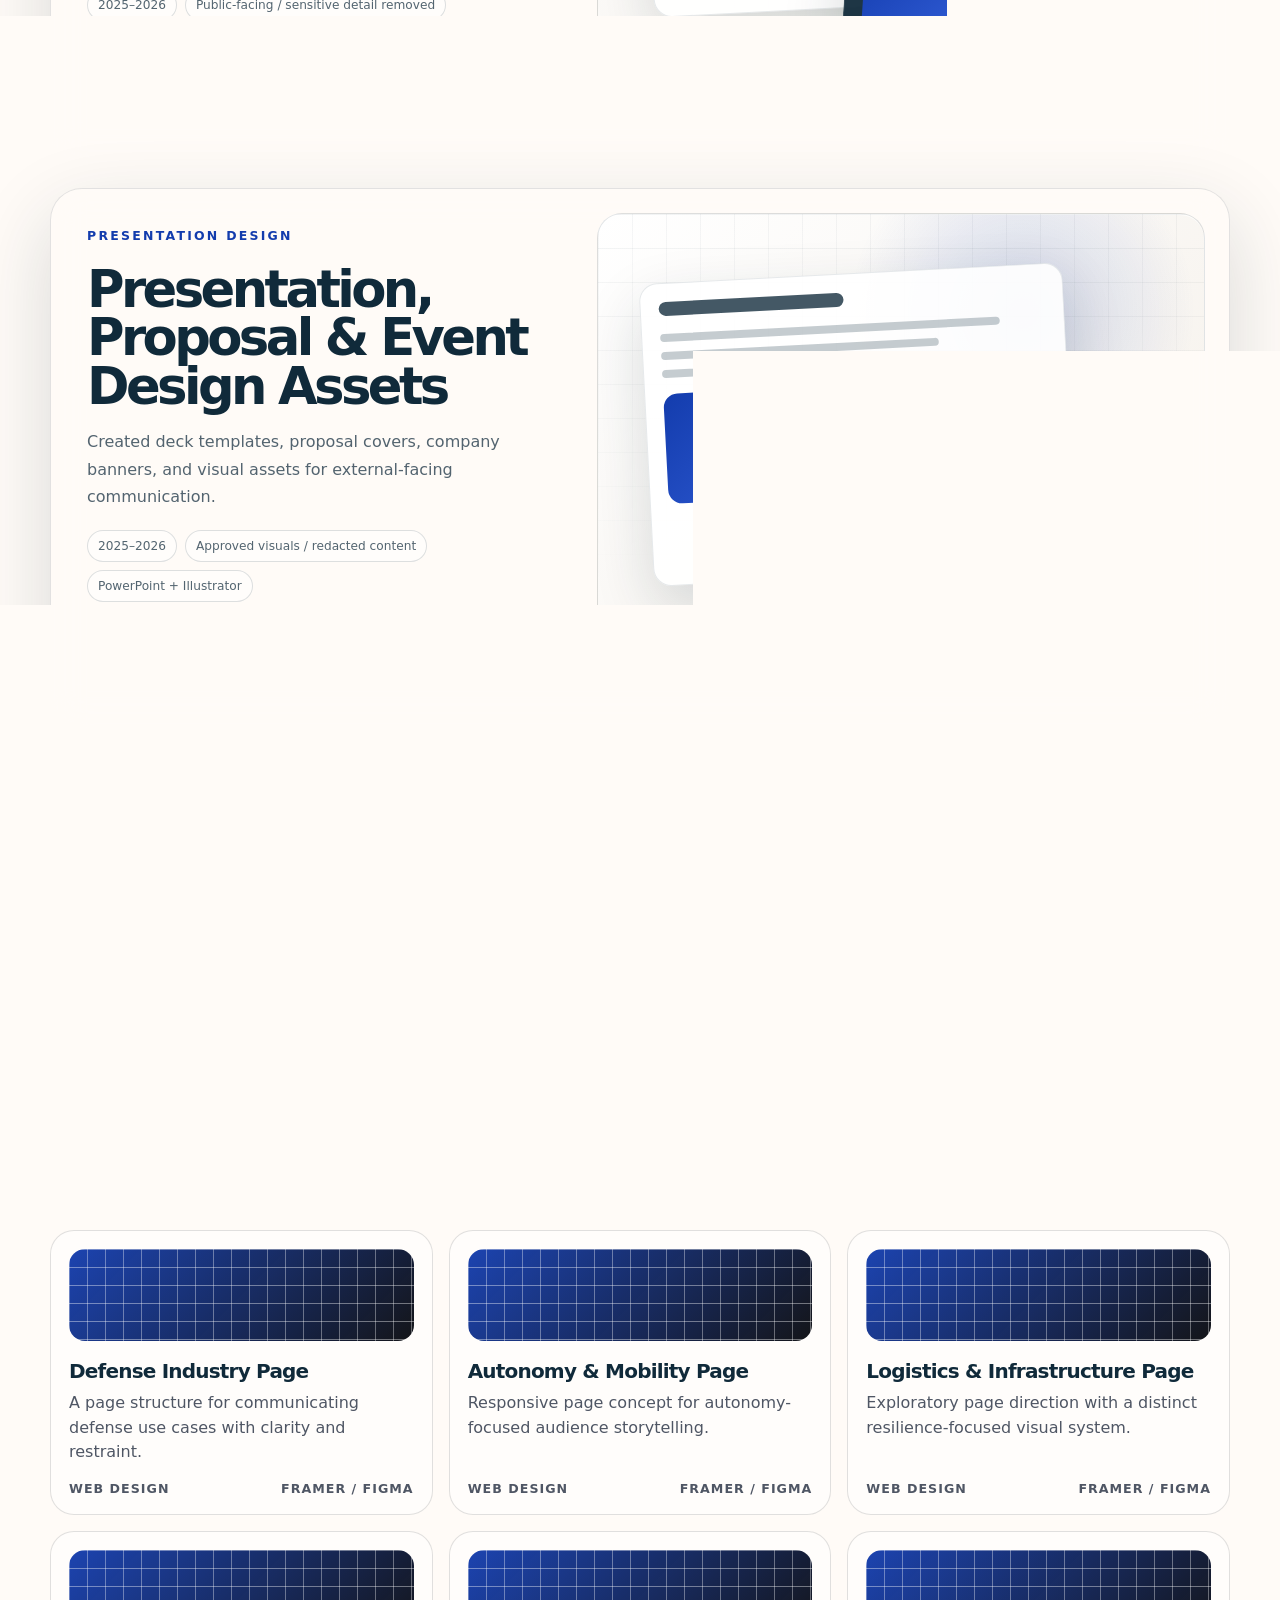
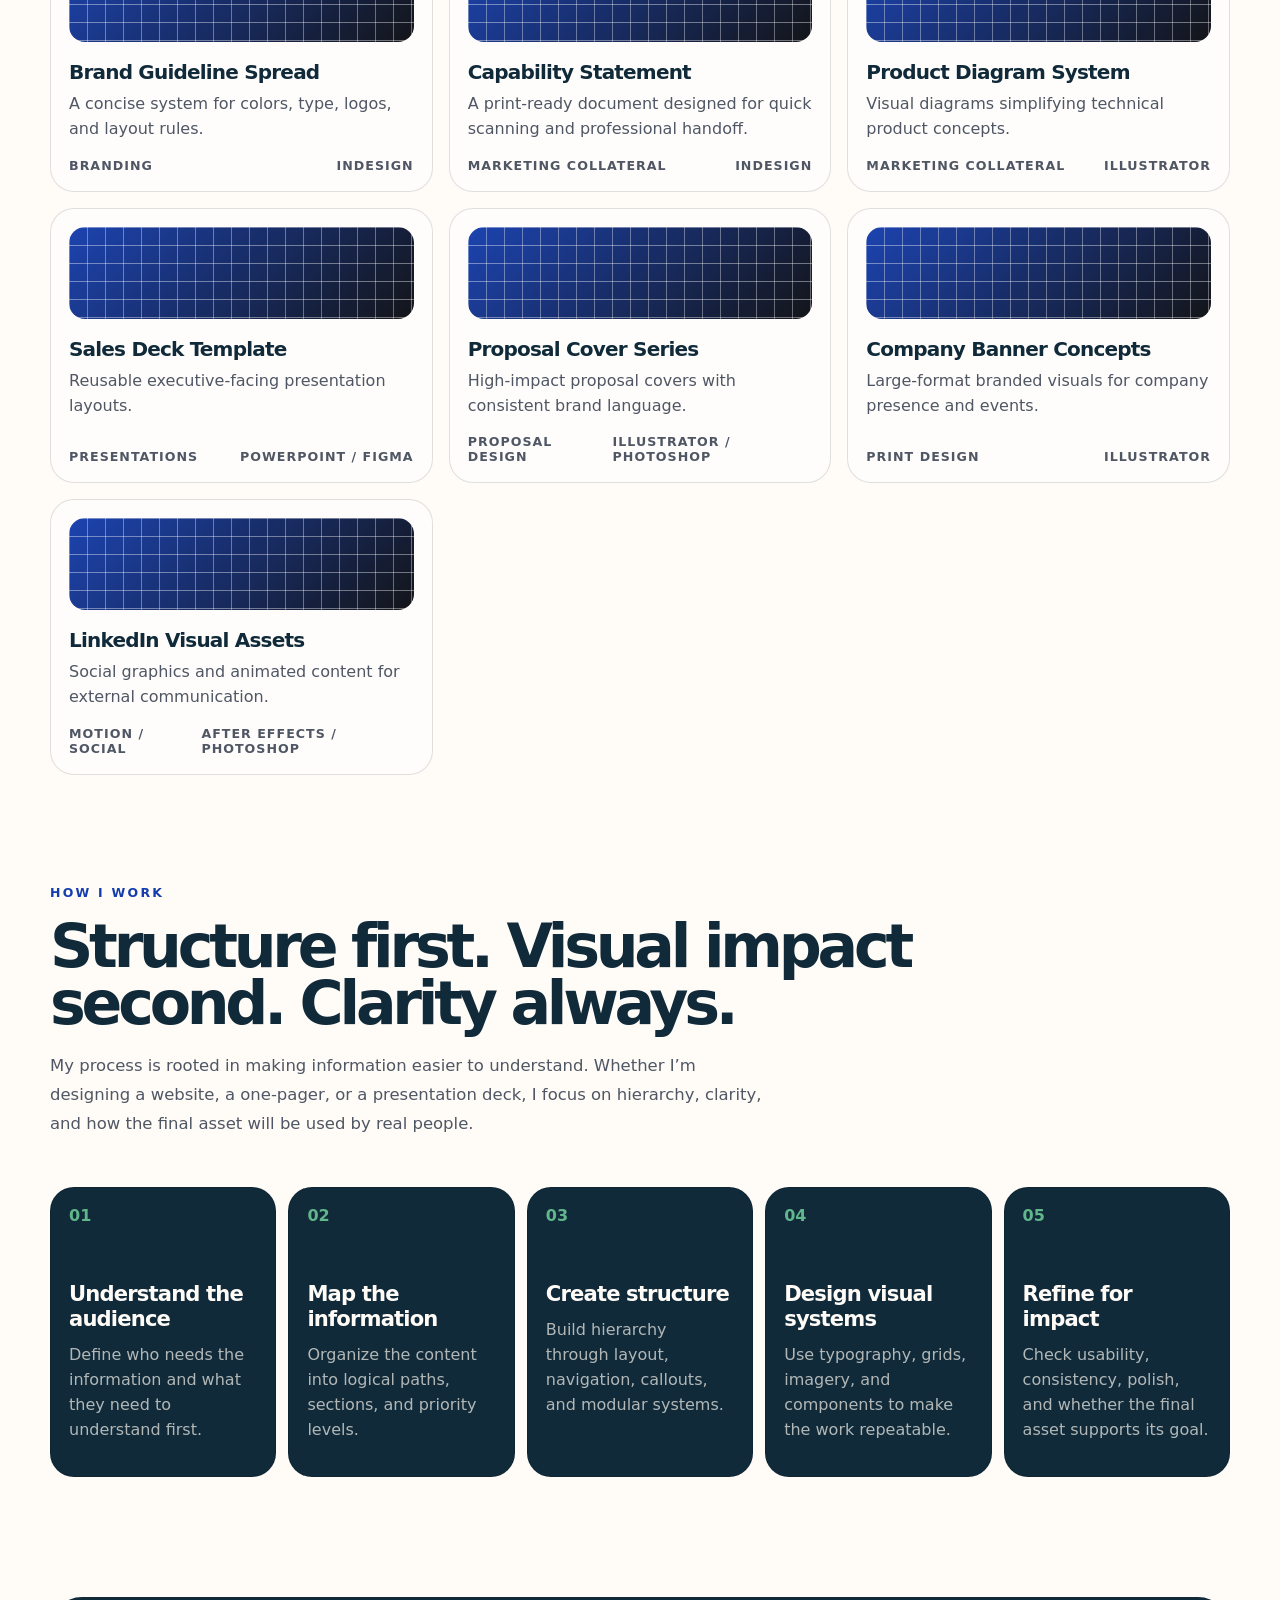
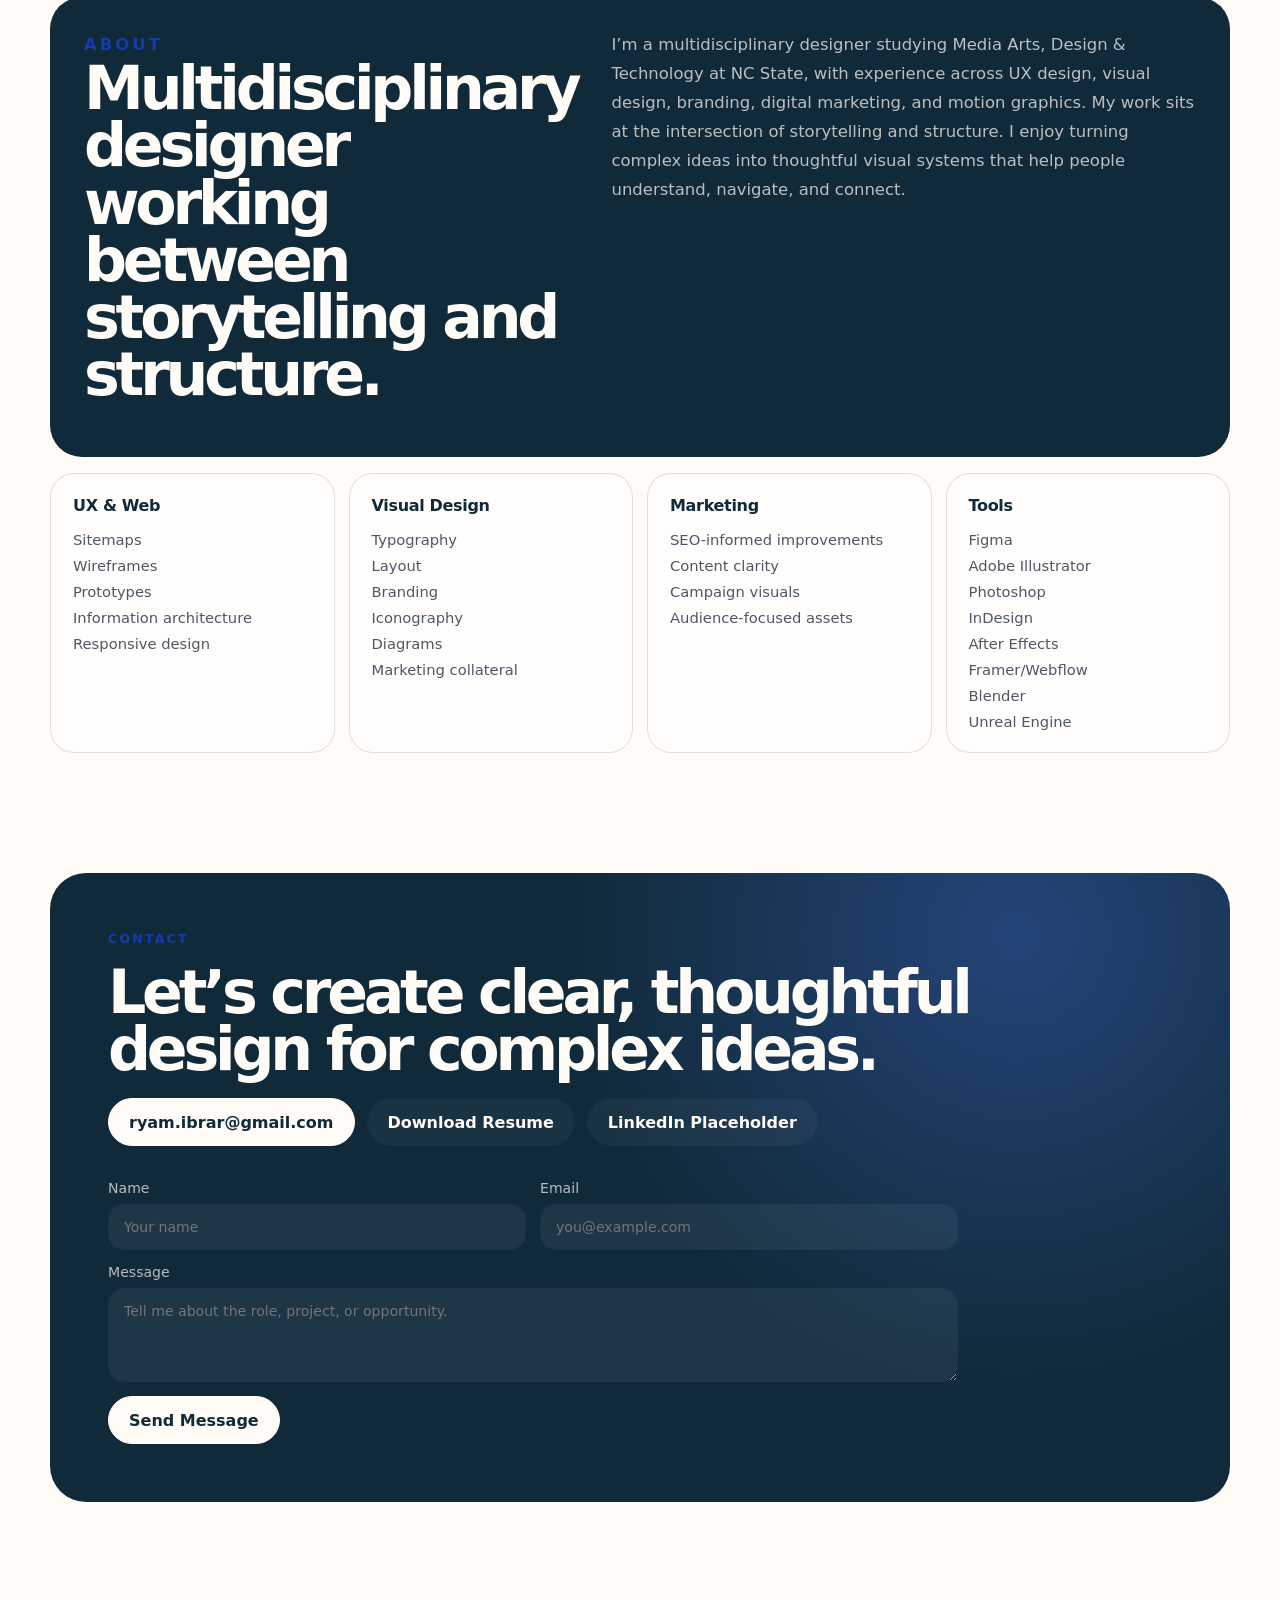
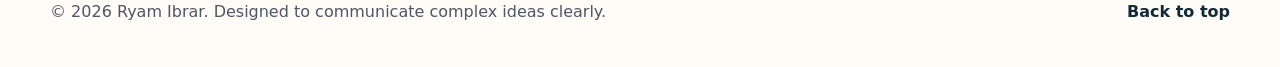
==== commit 0f0aa6ec: "Update index.html" ====
--- a/index.html
+++ b/index.html
@@ -80,7 +80,7 @@
   </article>
 
   <article class="mockup-card mockup-card--four image-card">
-    <img src="assets/work/deck-proposal-cover.jpg" alt="Deck and proposal cover preview" />
+    <img src="assets/deck cover.png" alt="Deck and proposal cover preview" />
     <span>Proposal / Decks</span>
     <p>External-facing presentation and proposal assets</p>
   </article>
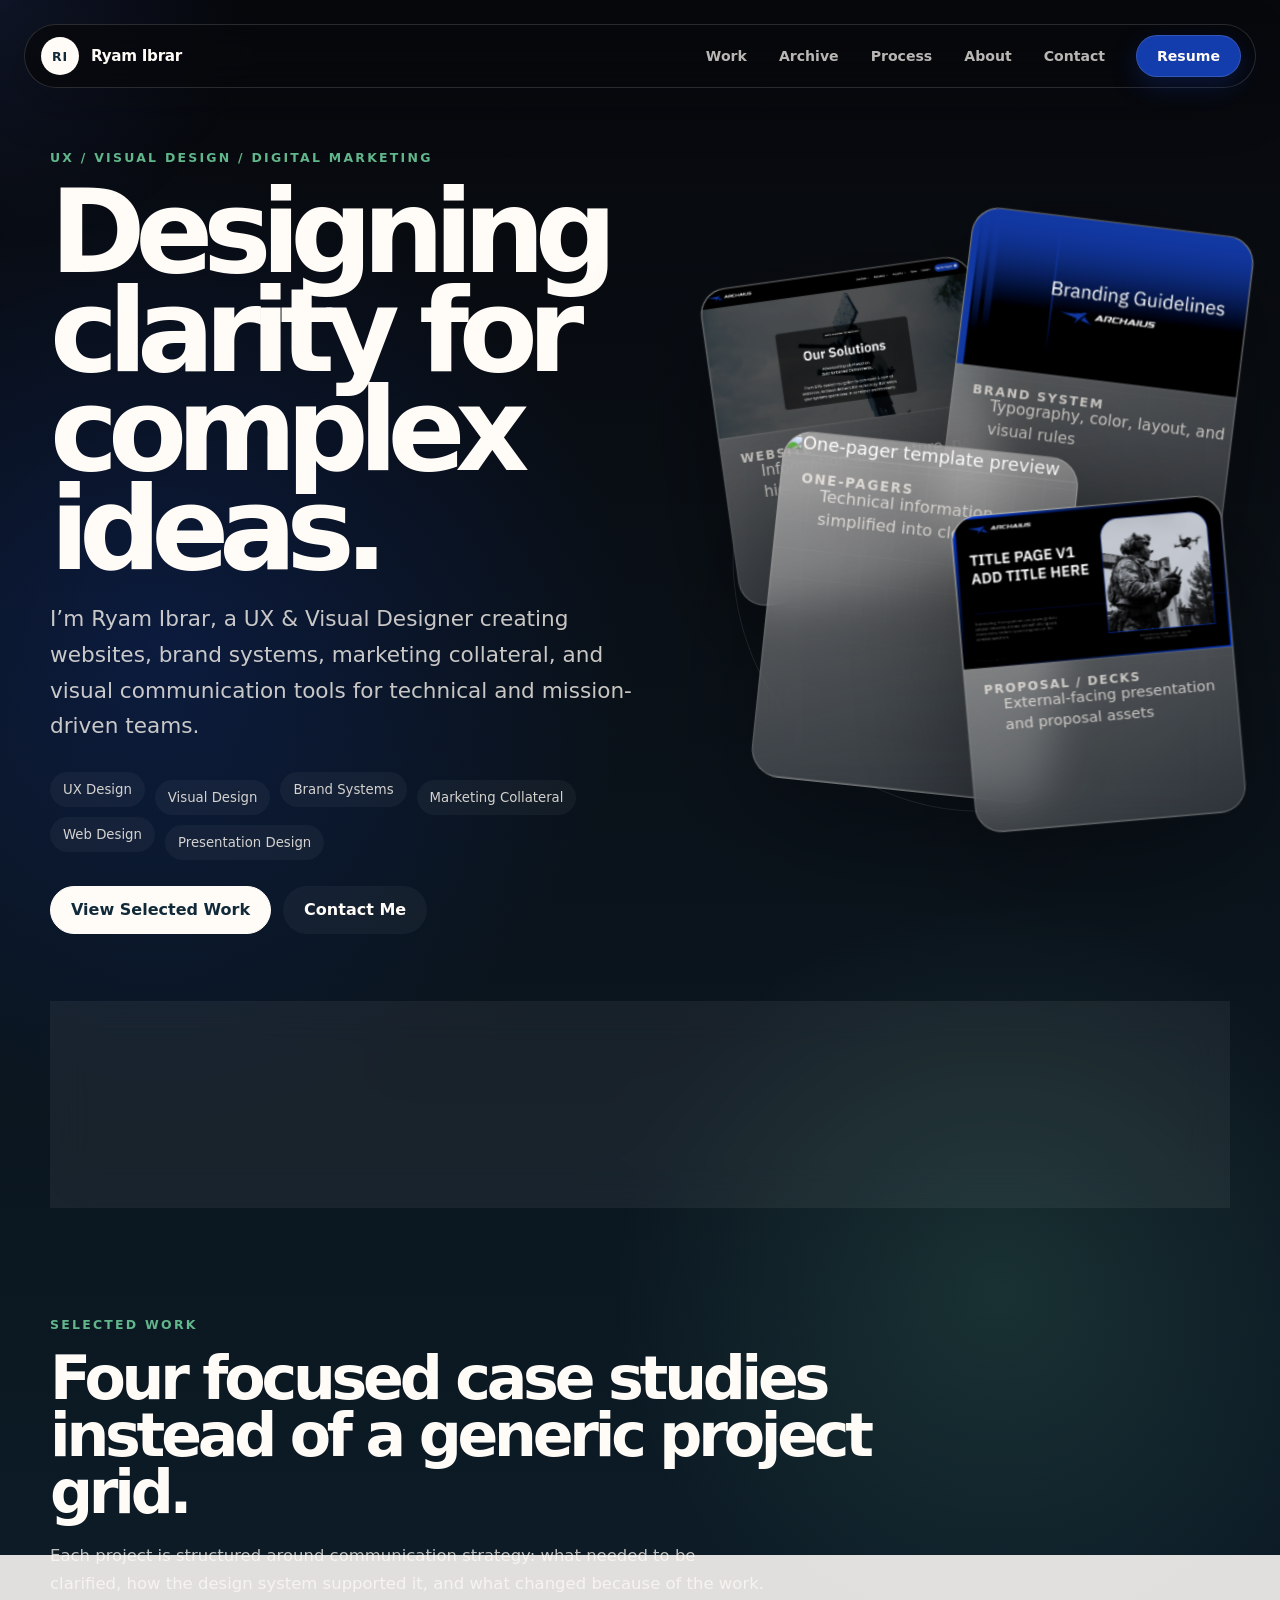
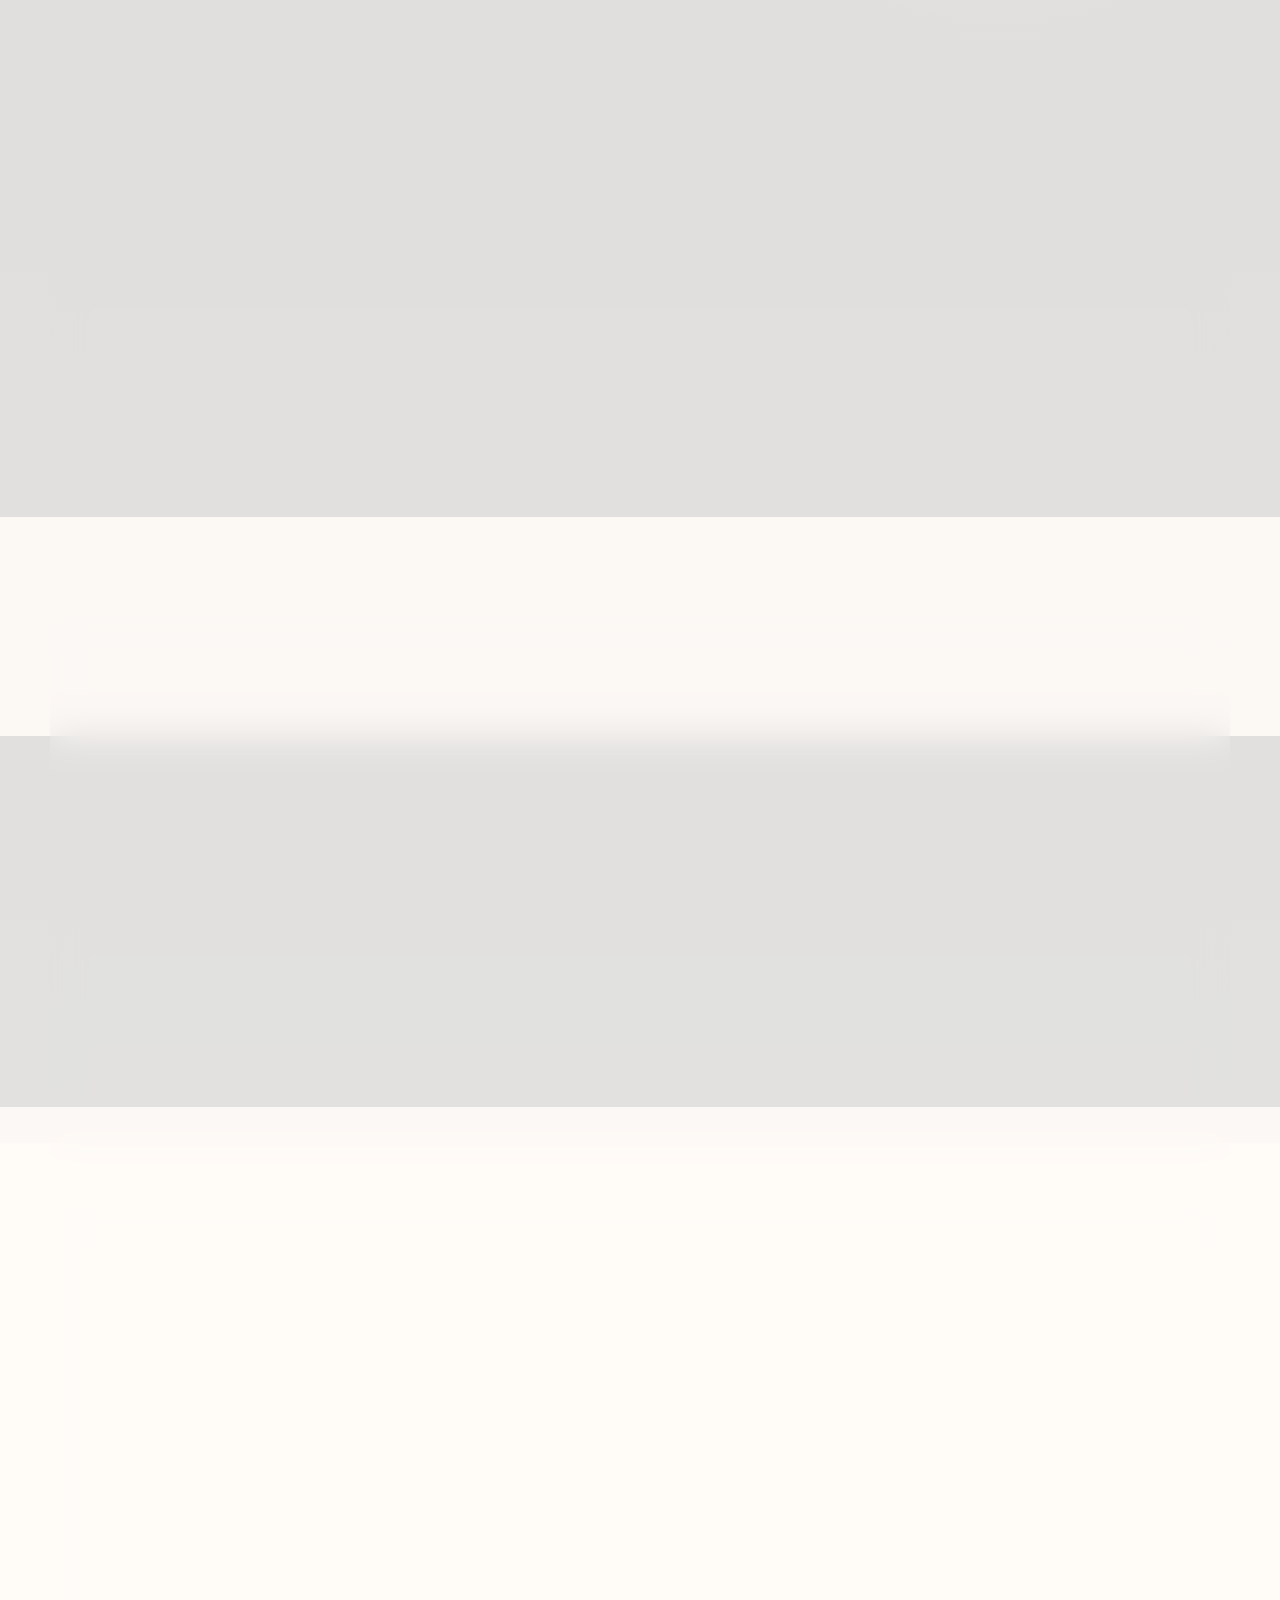
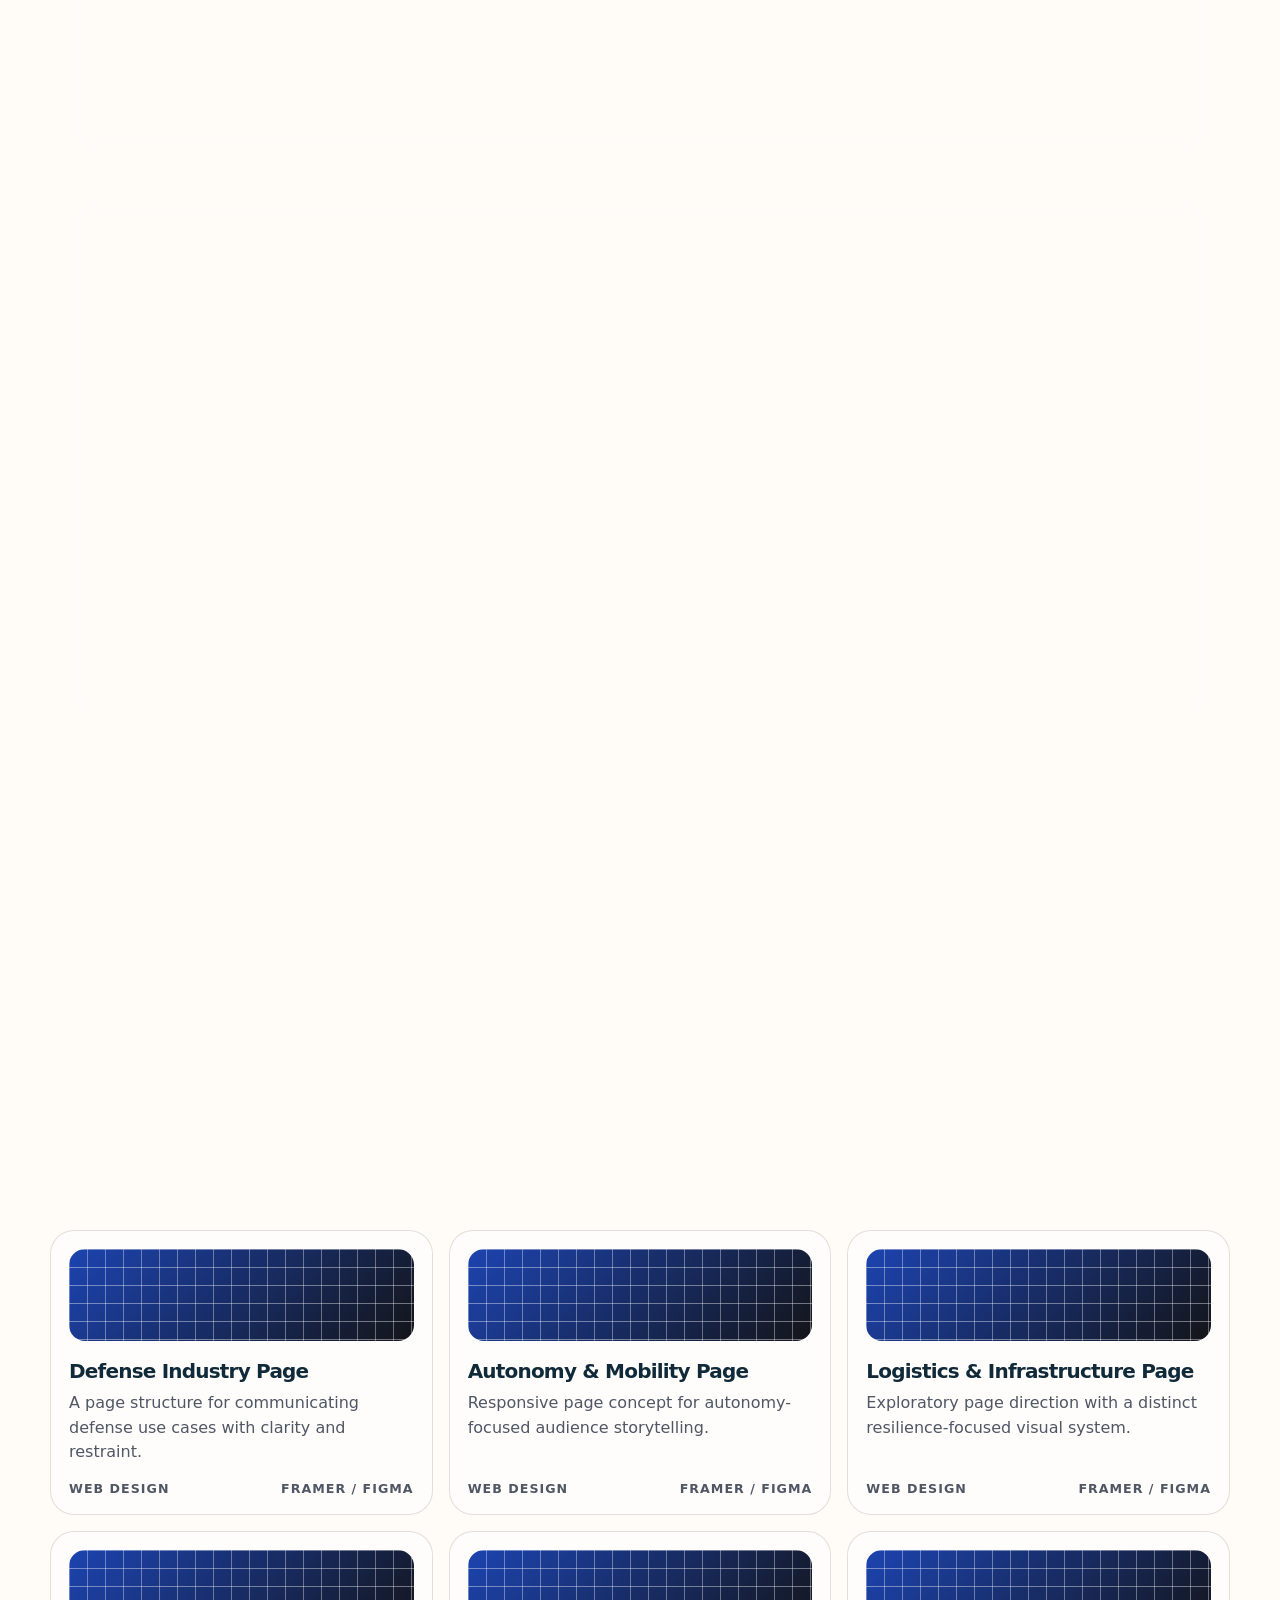
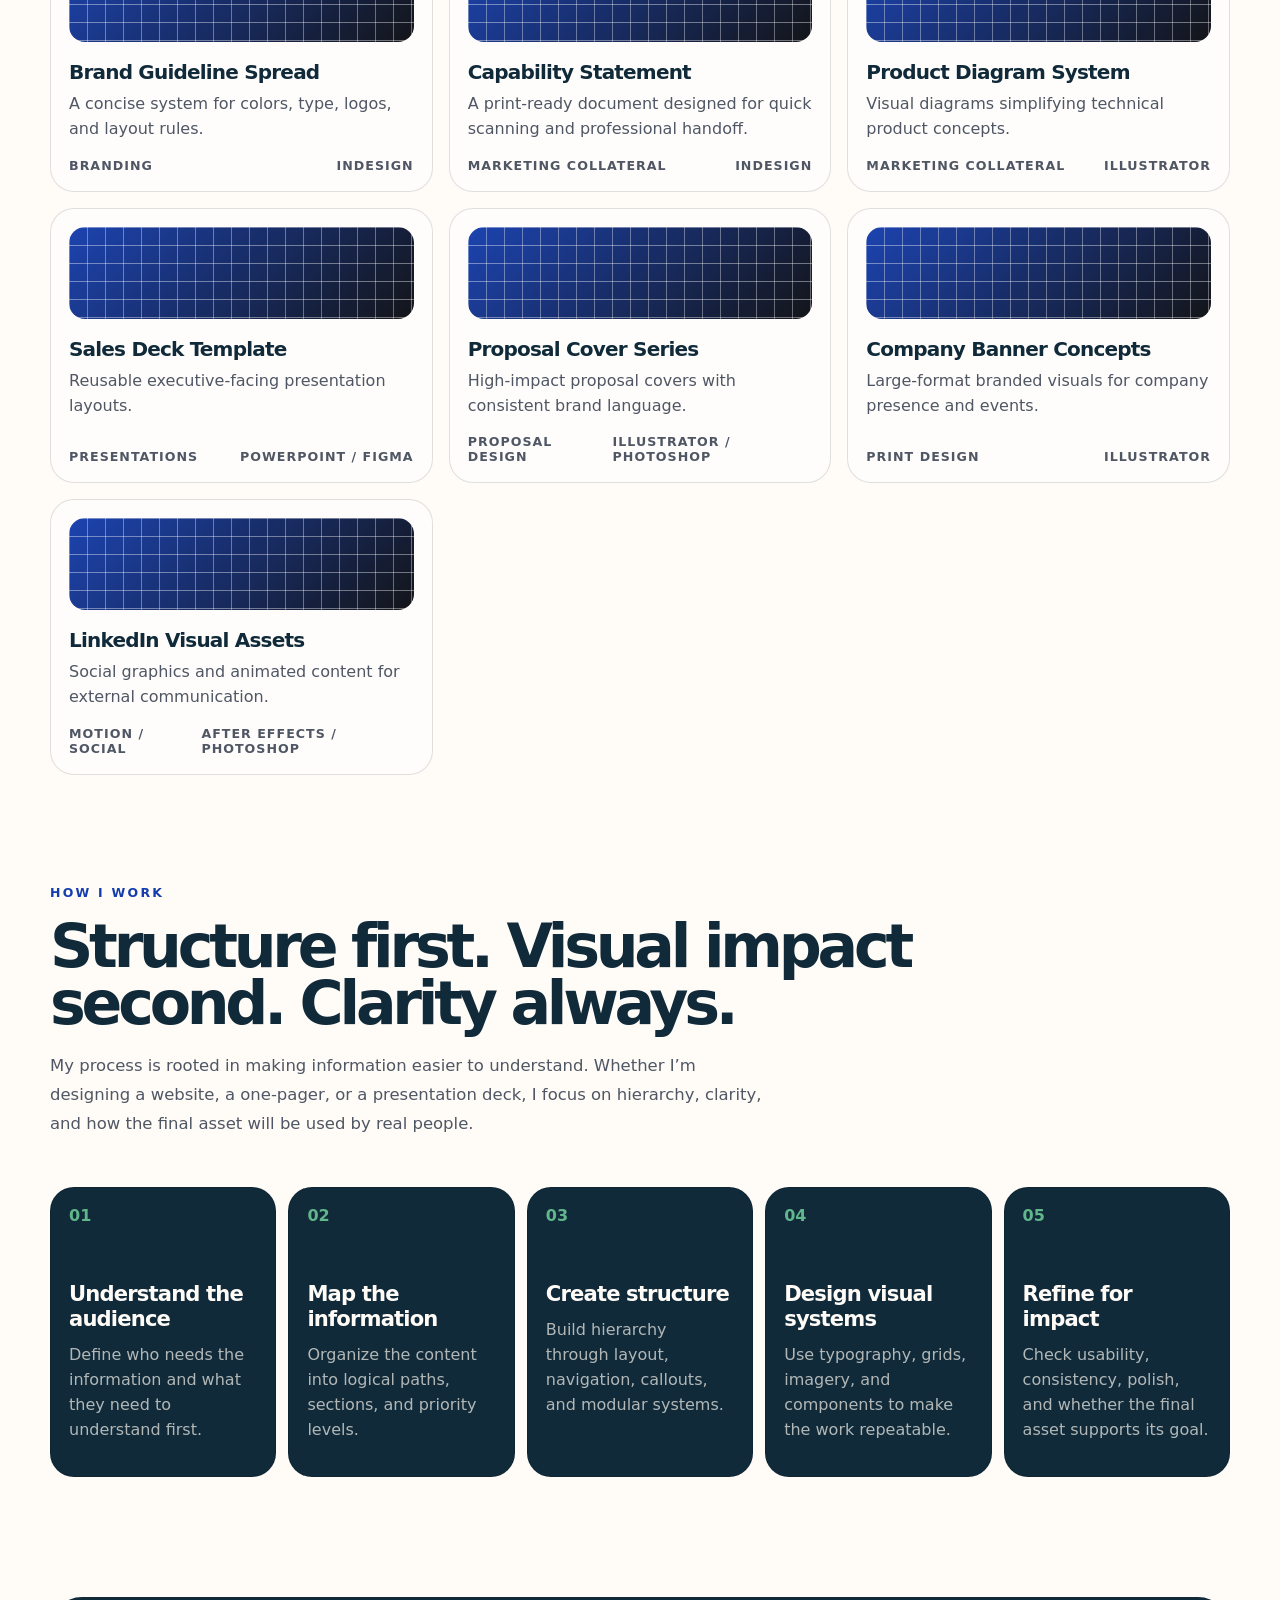
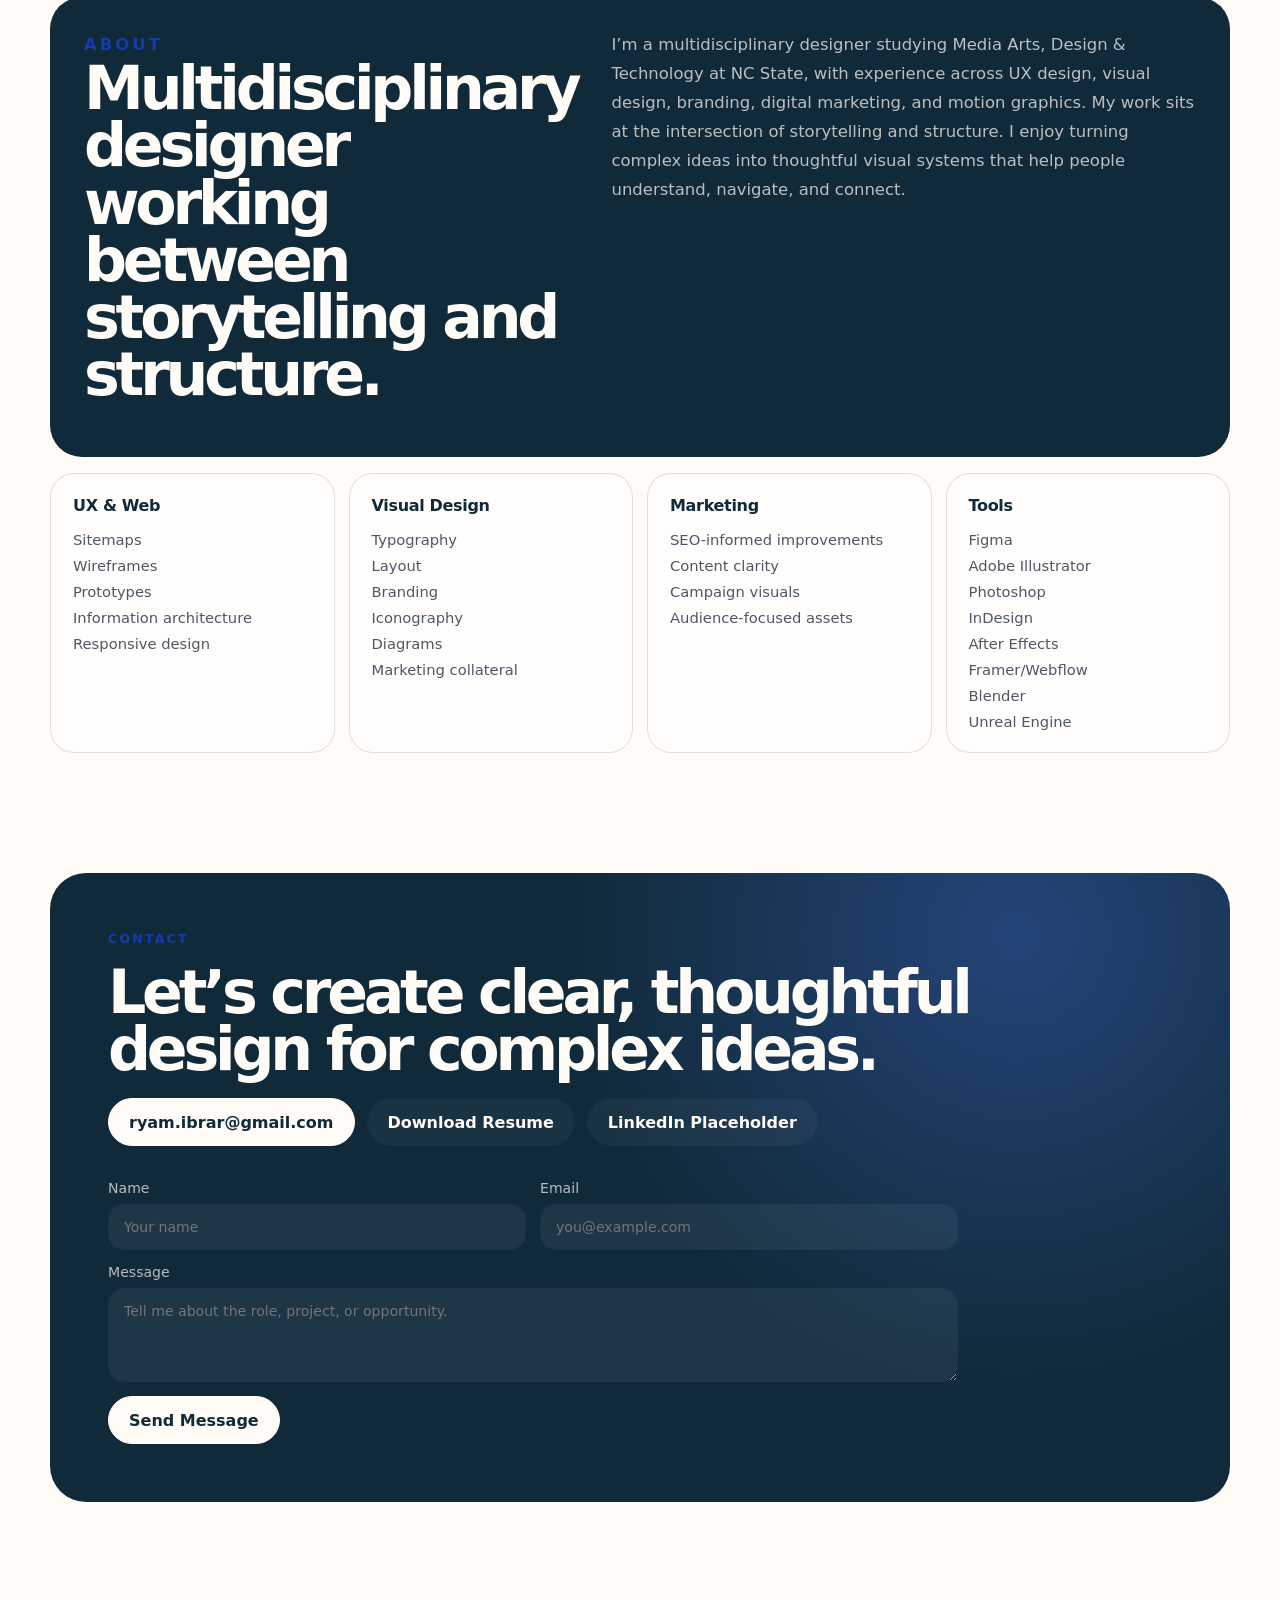
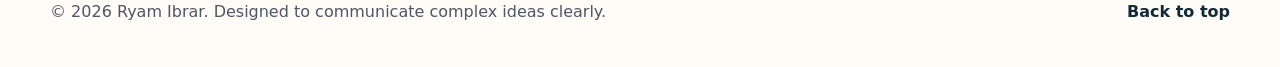
==== commit 5eb2d48d: "Update index.html" ====
--- a/index.html
+++ b/index.html
@@ -62,7 +62,7 @@
   <div class="orbit-line"></div>
 
   <article class="mockup-card mockup-card--one image-card">
-    <img src="assets/work/website-redesign-cover.jpg" alt="Website redesign preview" />
+    <img src="assets/website solutions.png" alt="Website redesign preview" />
     <span>Website UX</span>
     <p>Information architecture, page hierarchy, and web layouts</p>
   </article>
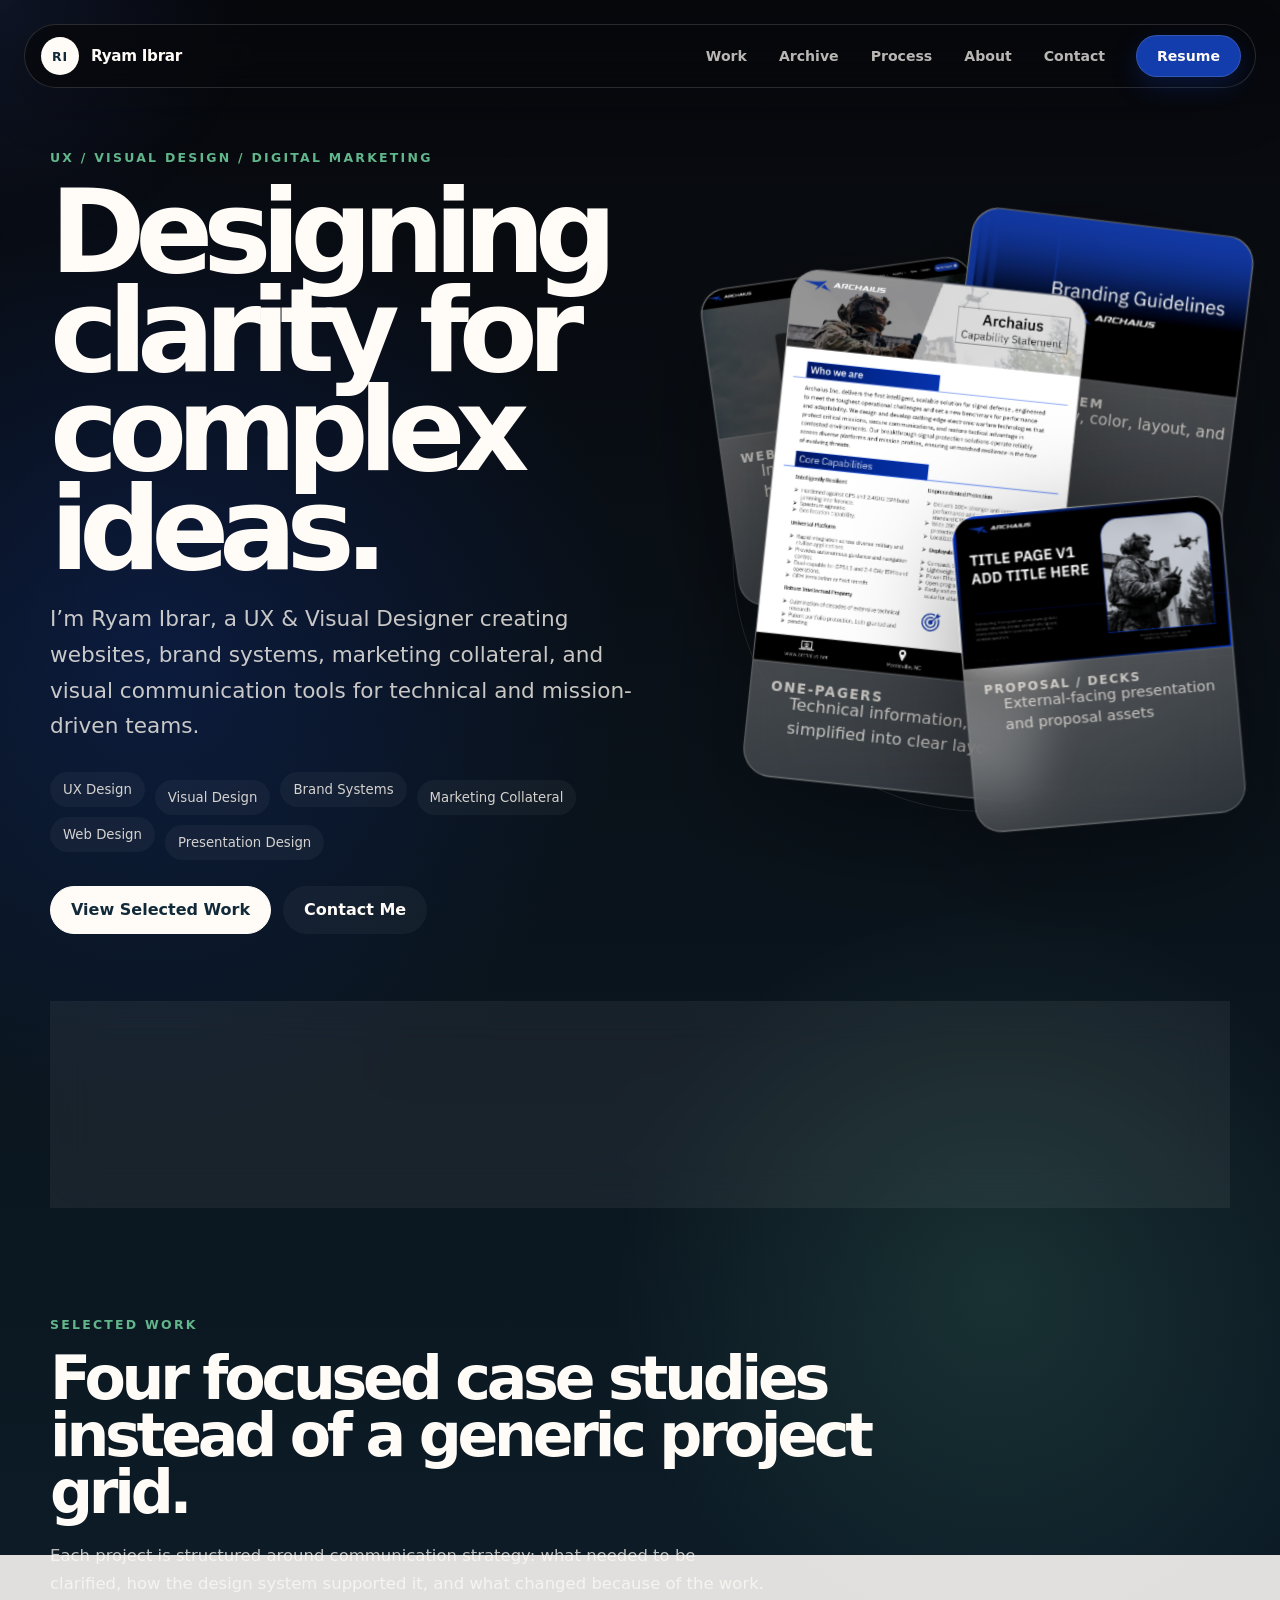
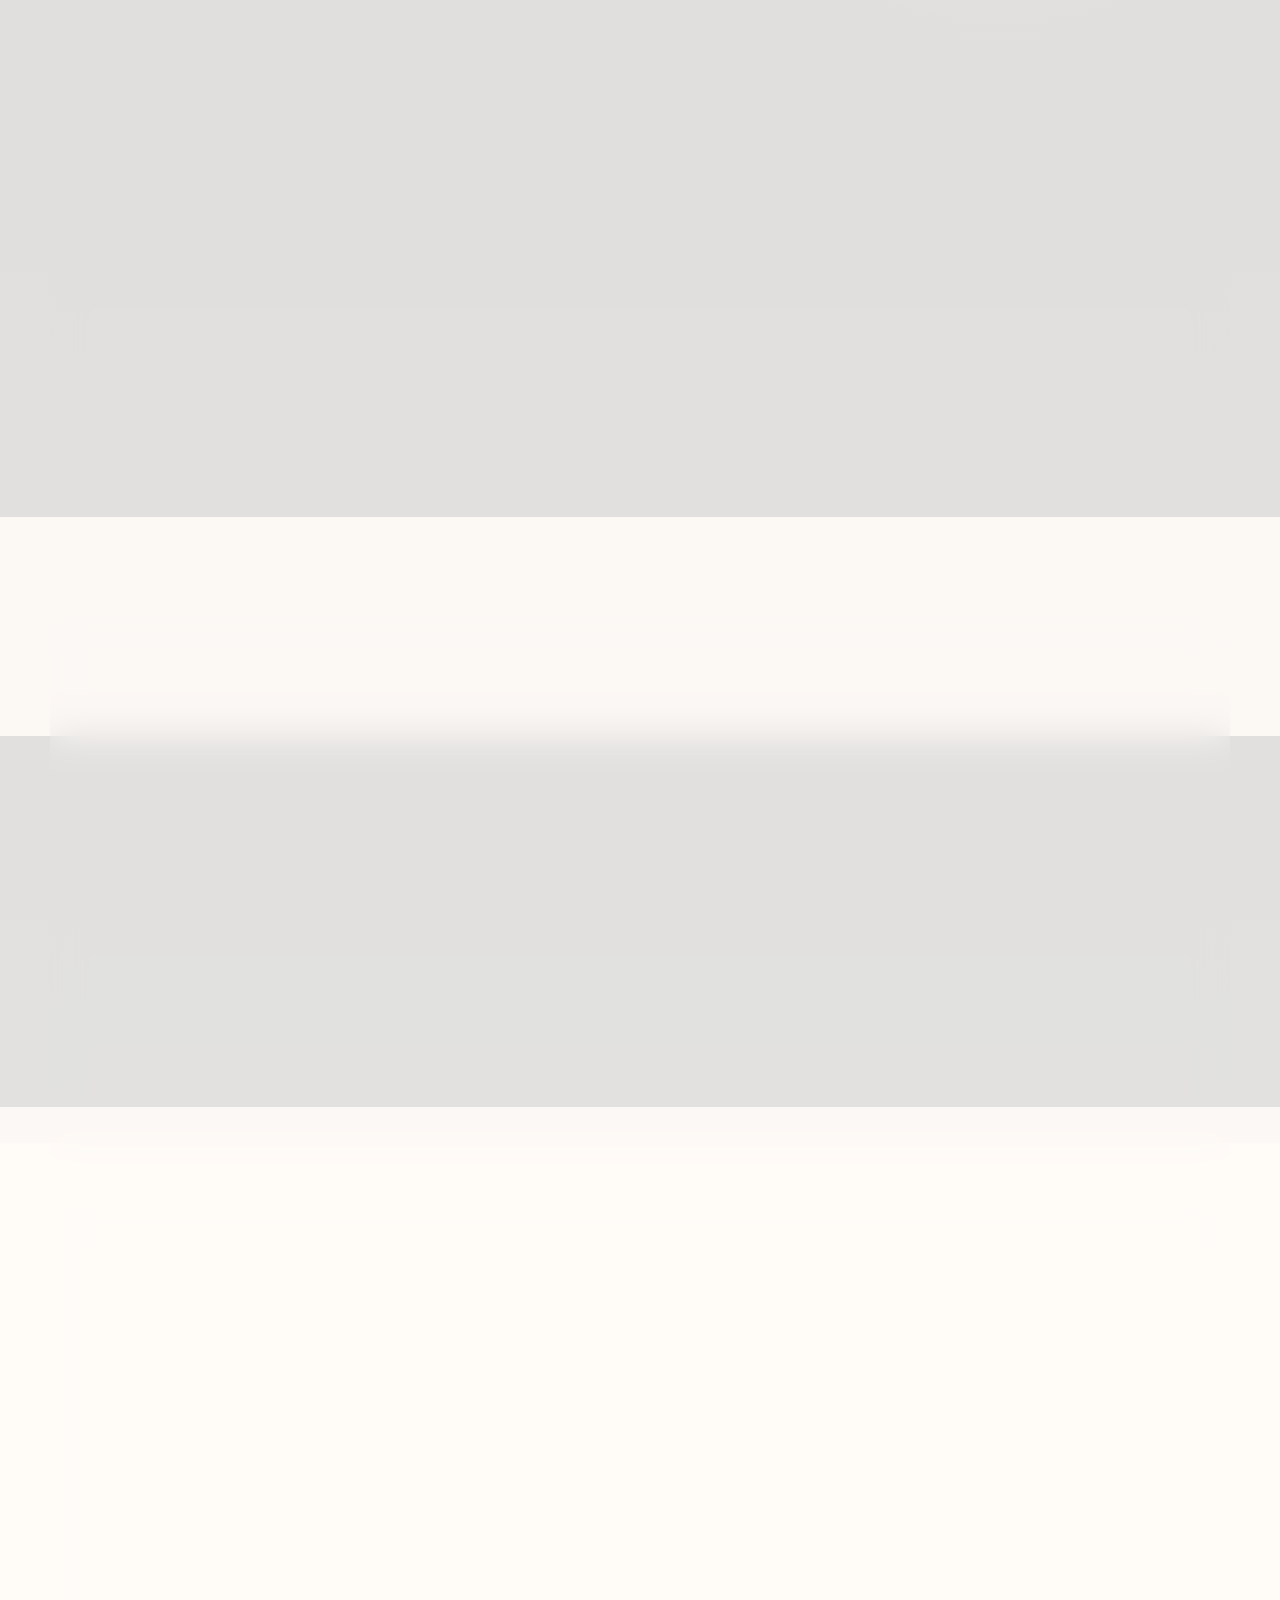
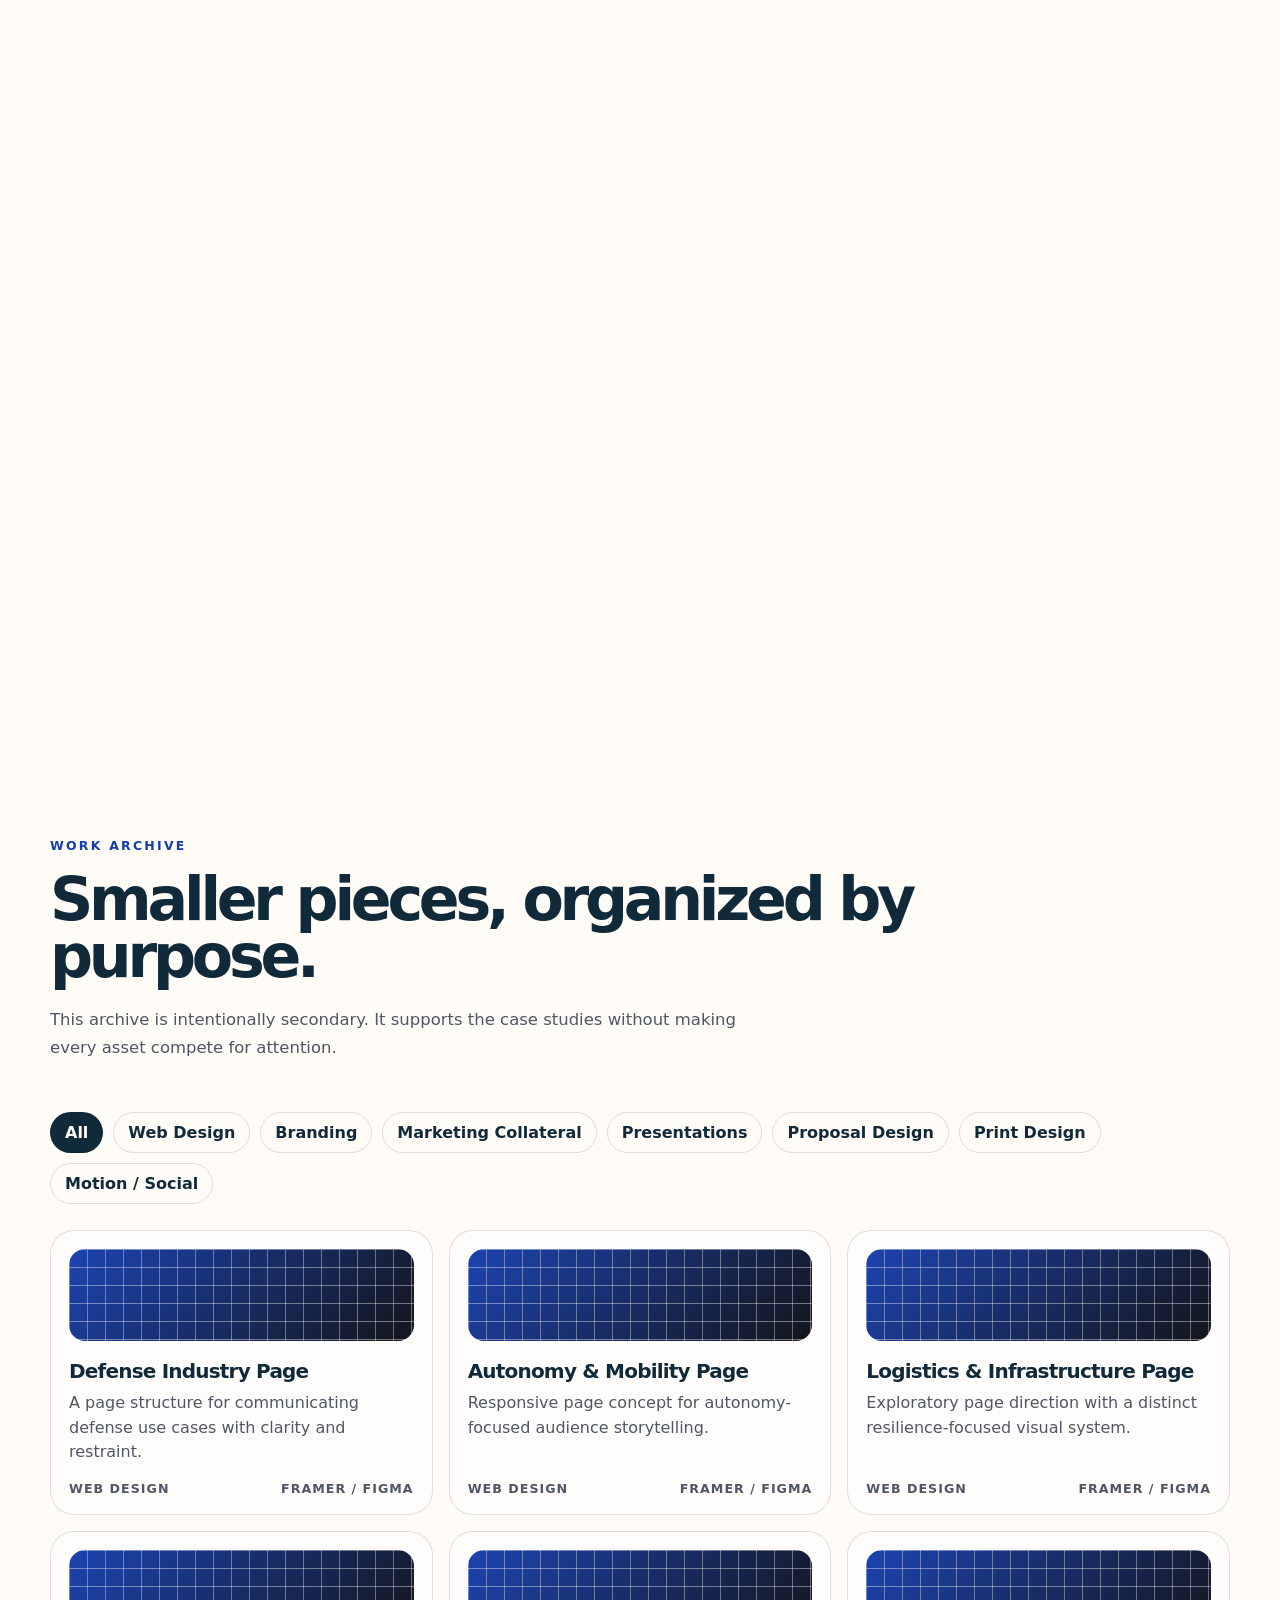
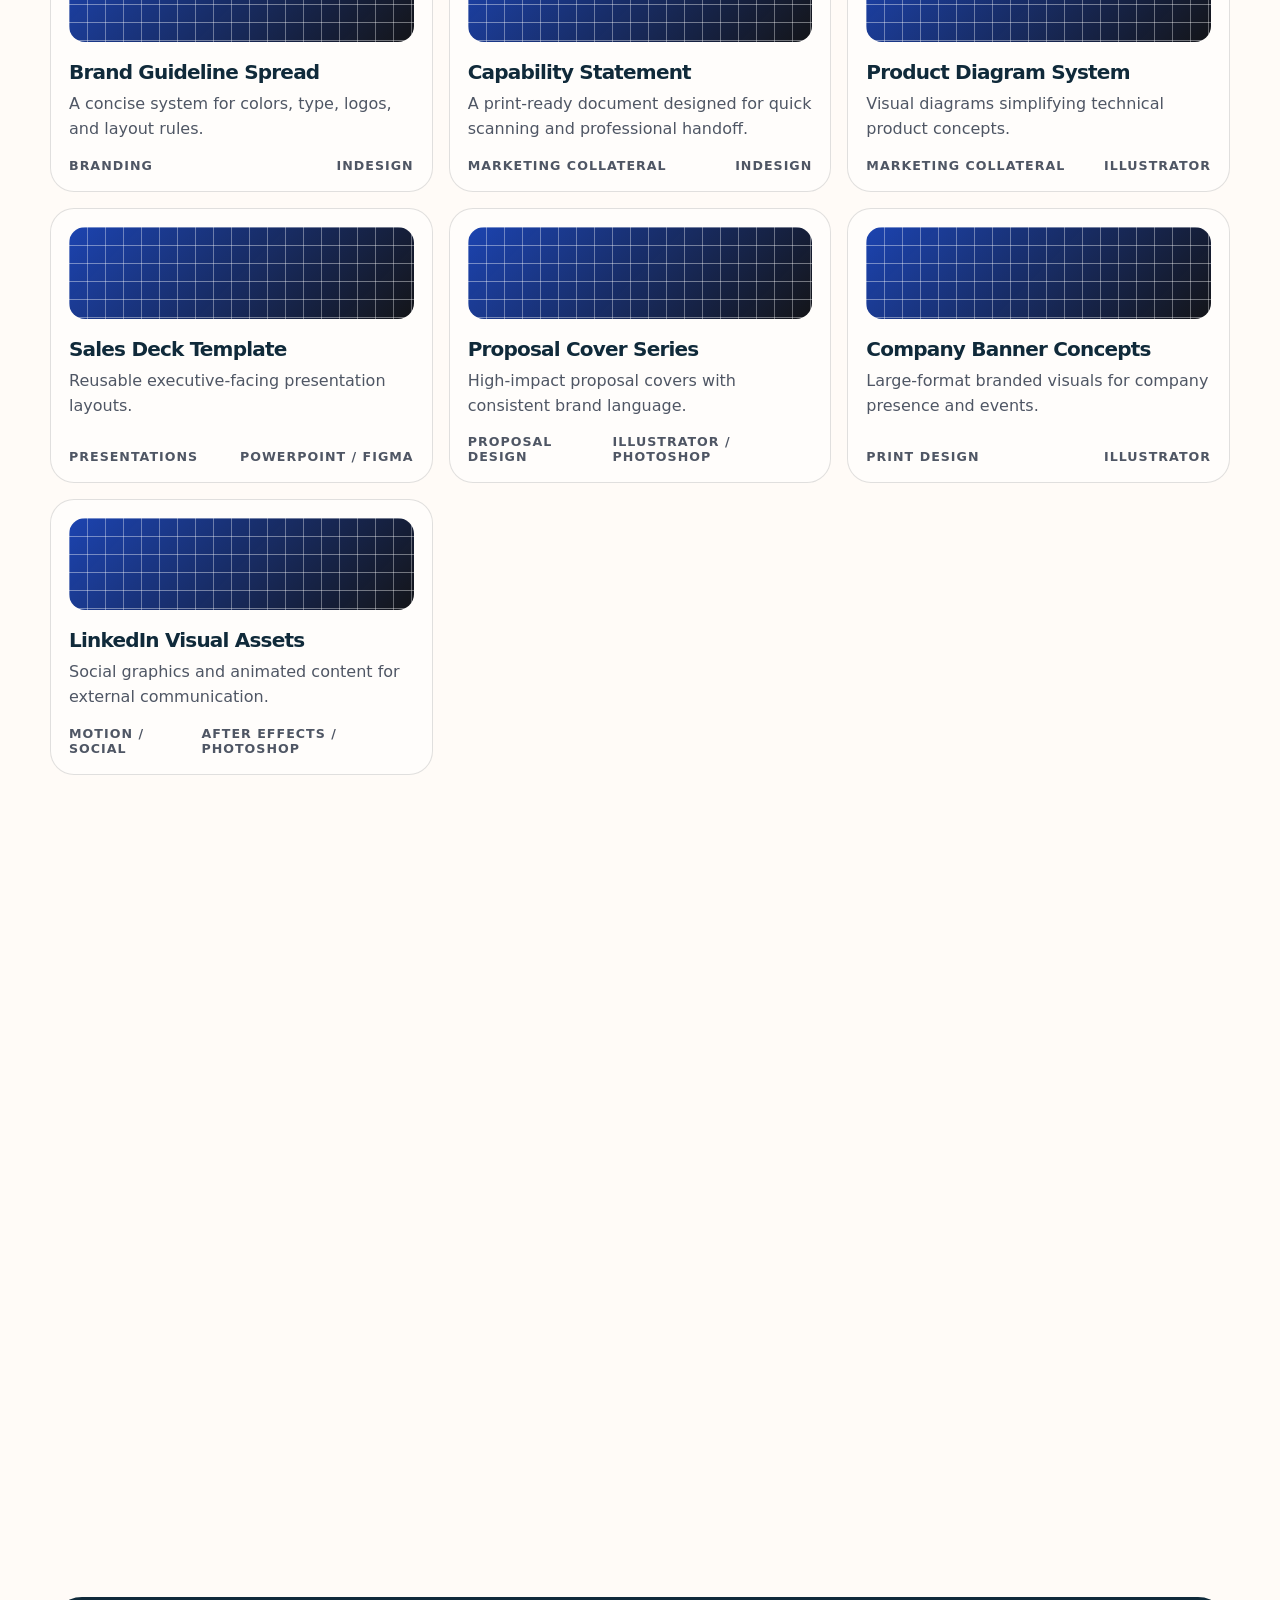
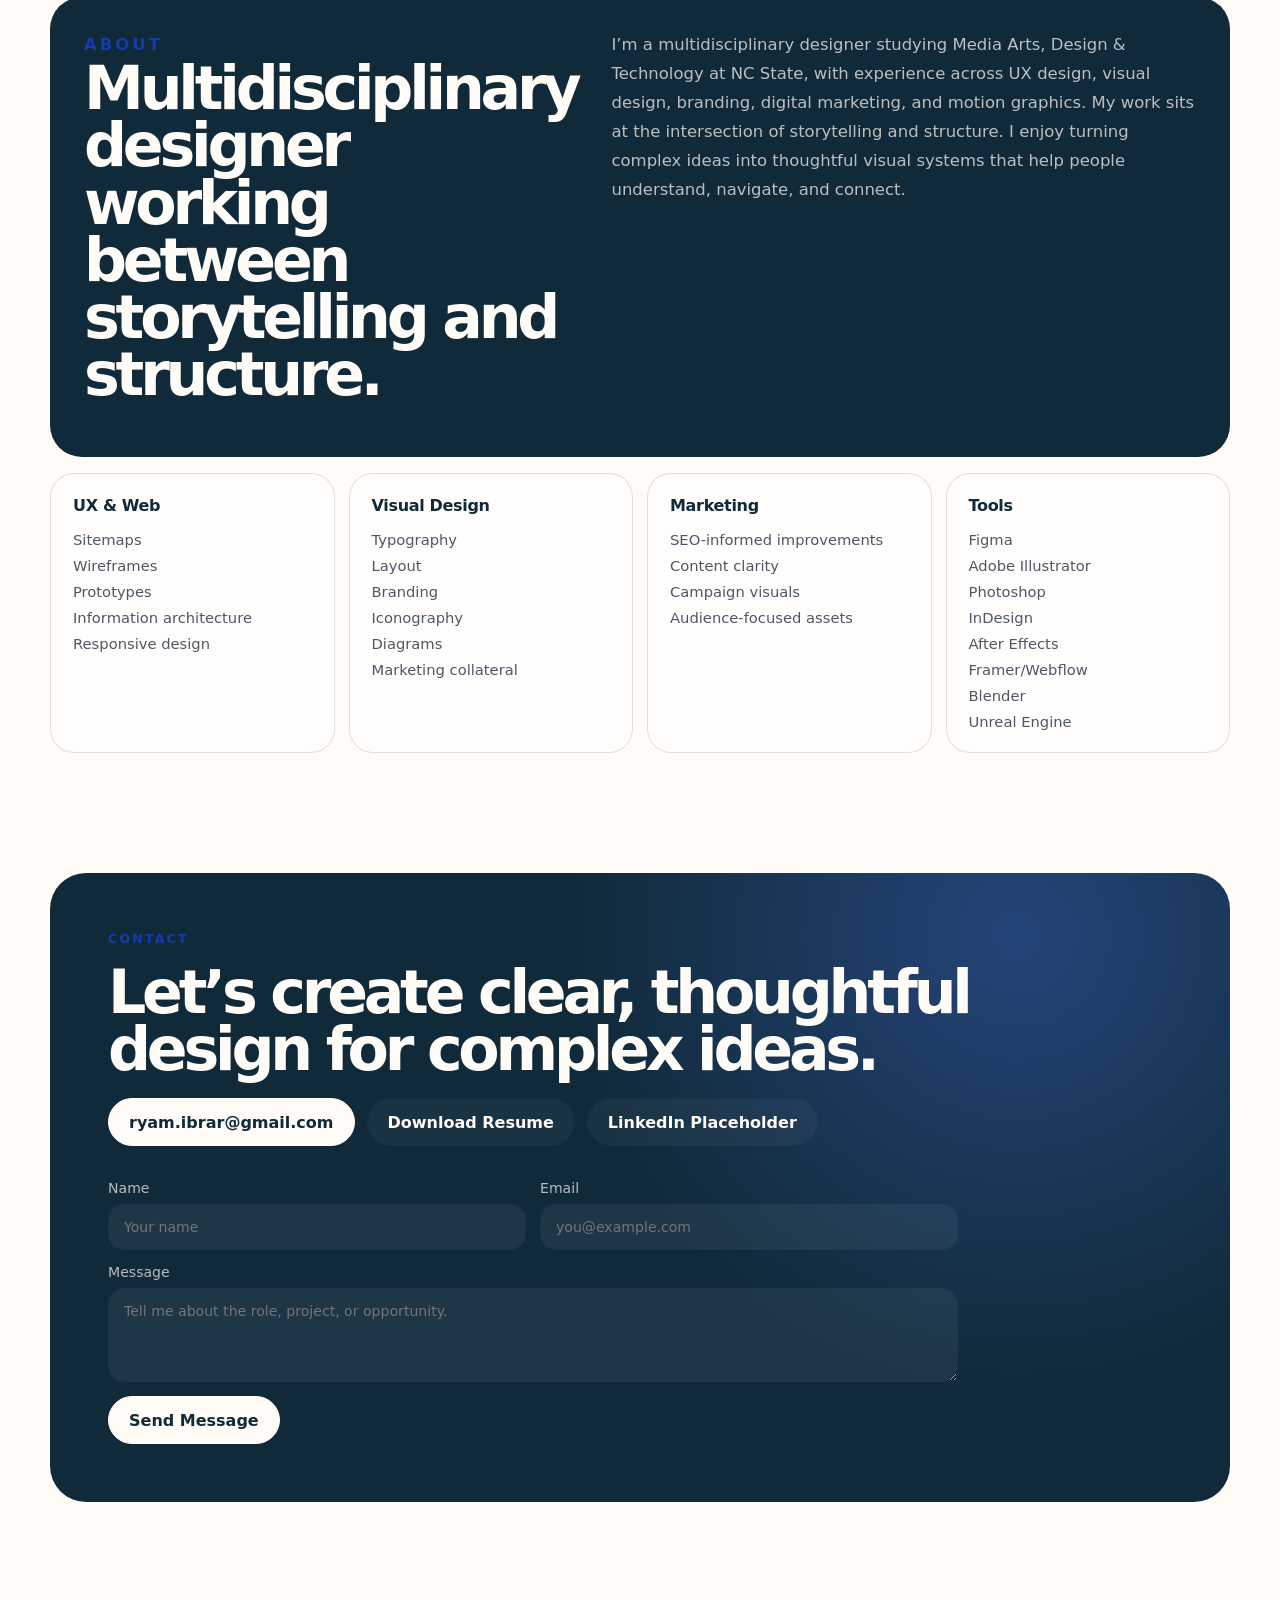
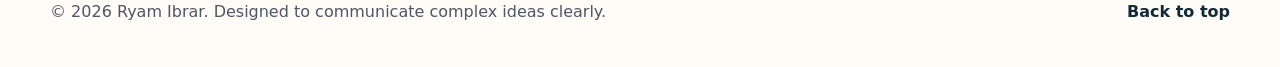
==== commit fd3f507c: "Update index.html" ====
--- a/index.html
+++ b/index.html
@@ -74,7 +74,7 @@
   </article>
 
   <article class="mockup-card mockup-card--three image-card">
-    <img src="assets/work/one-pager-cover.jpg" alt="One-pager template preview" />
+    <img src="assets/one-pager-cover.png" alt="One-pager template preview" />
     <span>One-Pagers</span>
     <p>Technical information, simplified into clear layouts</p>
   </article>
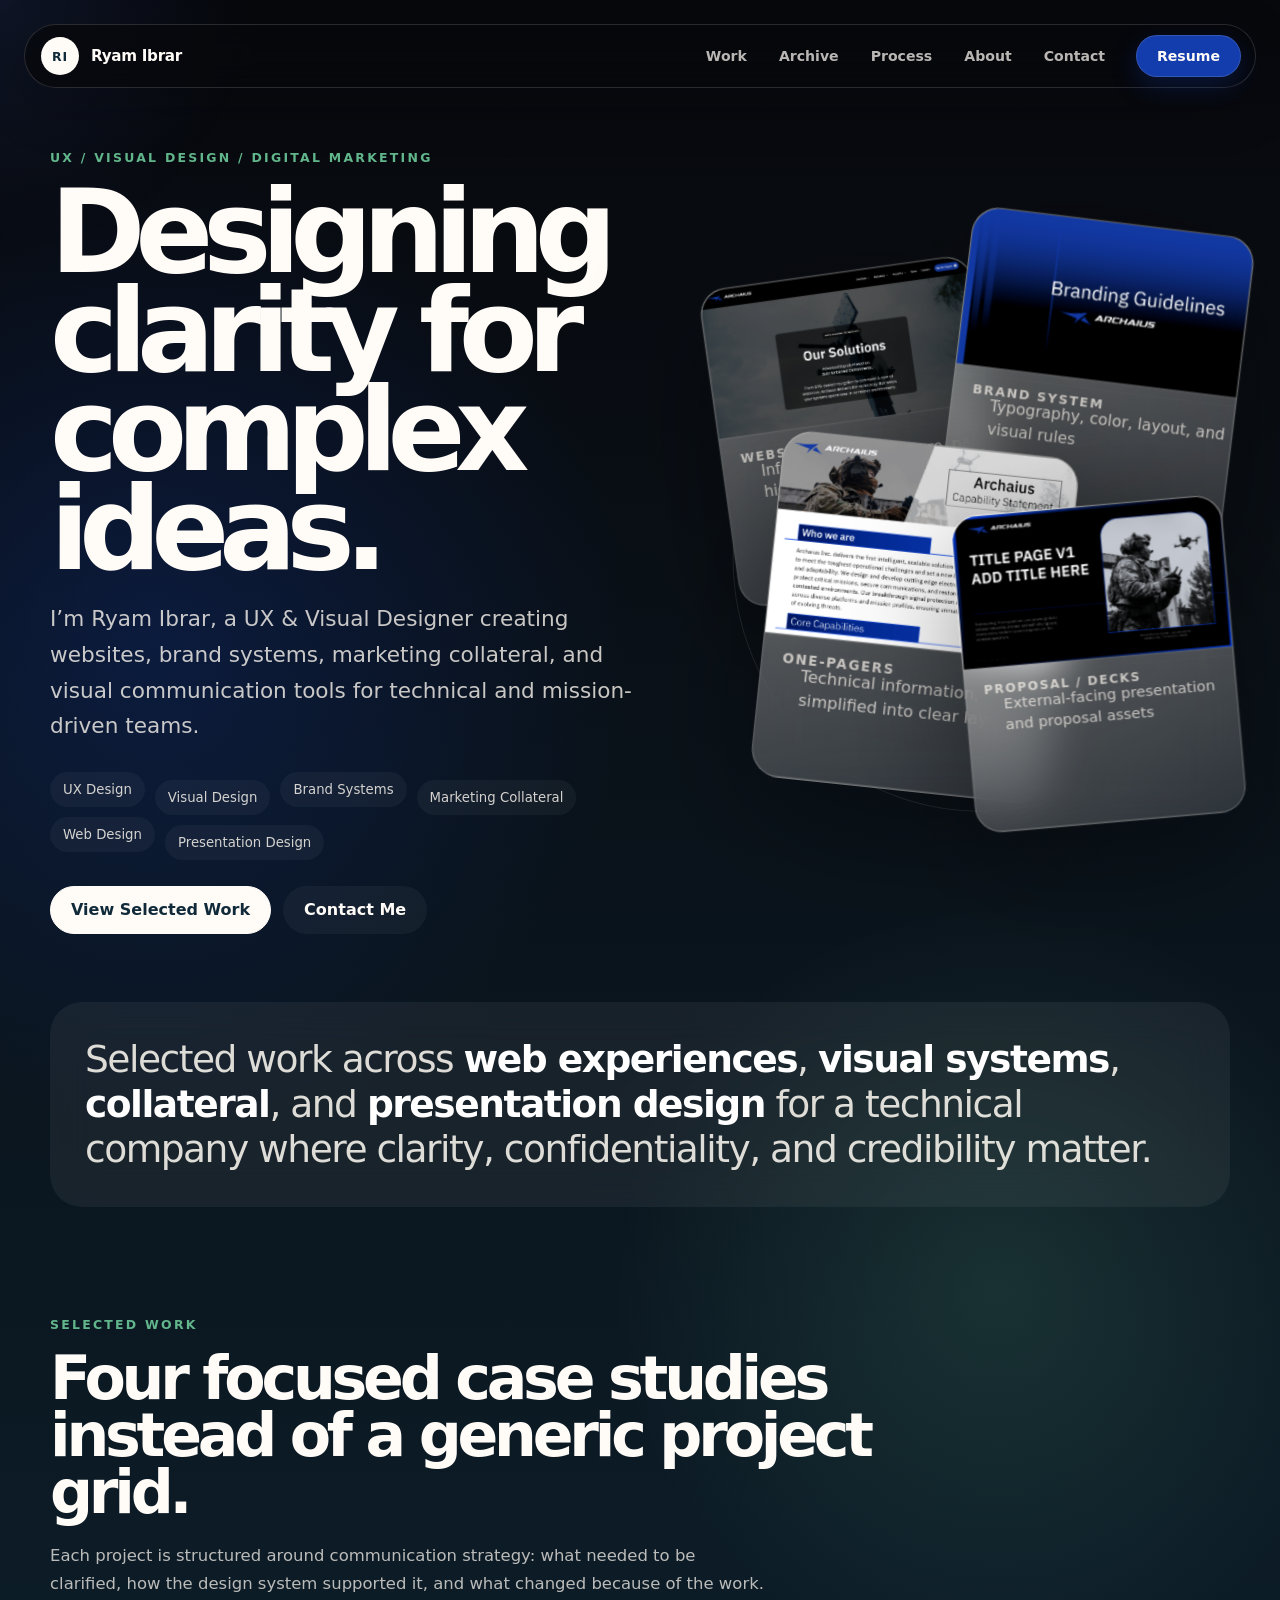
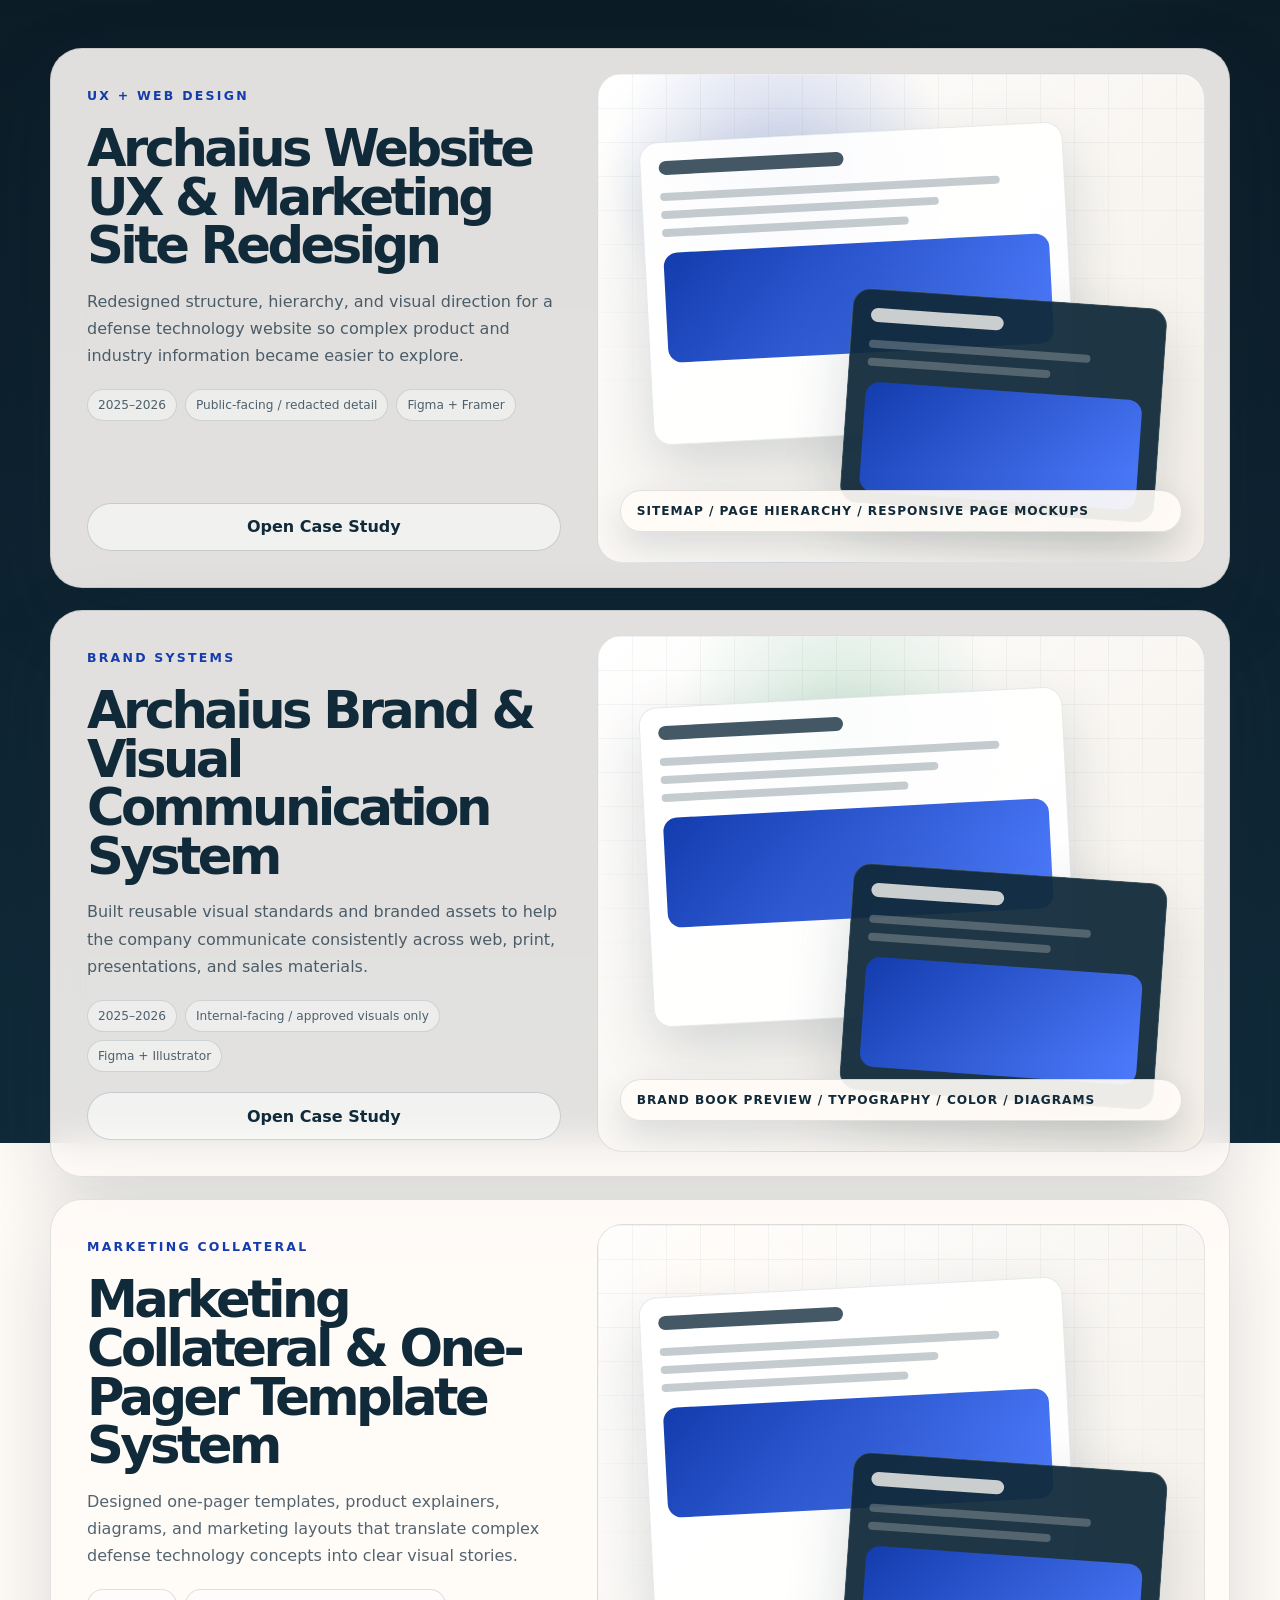
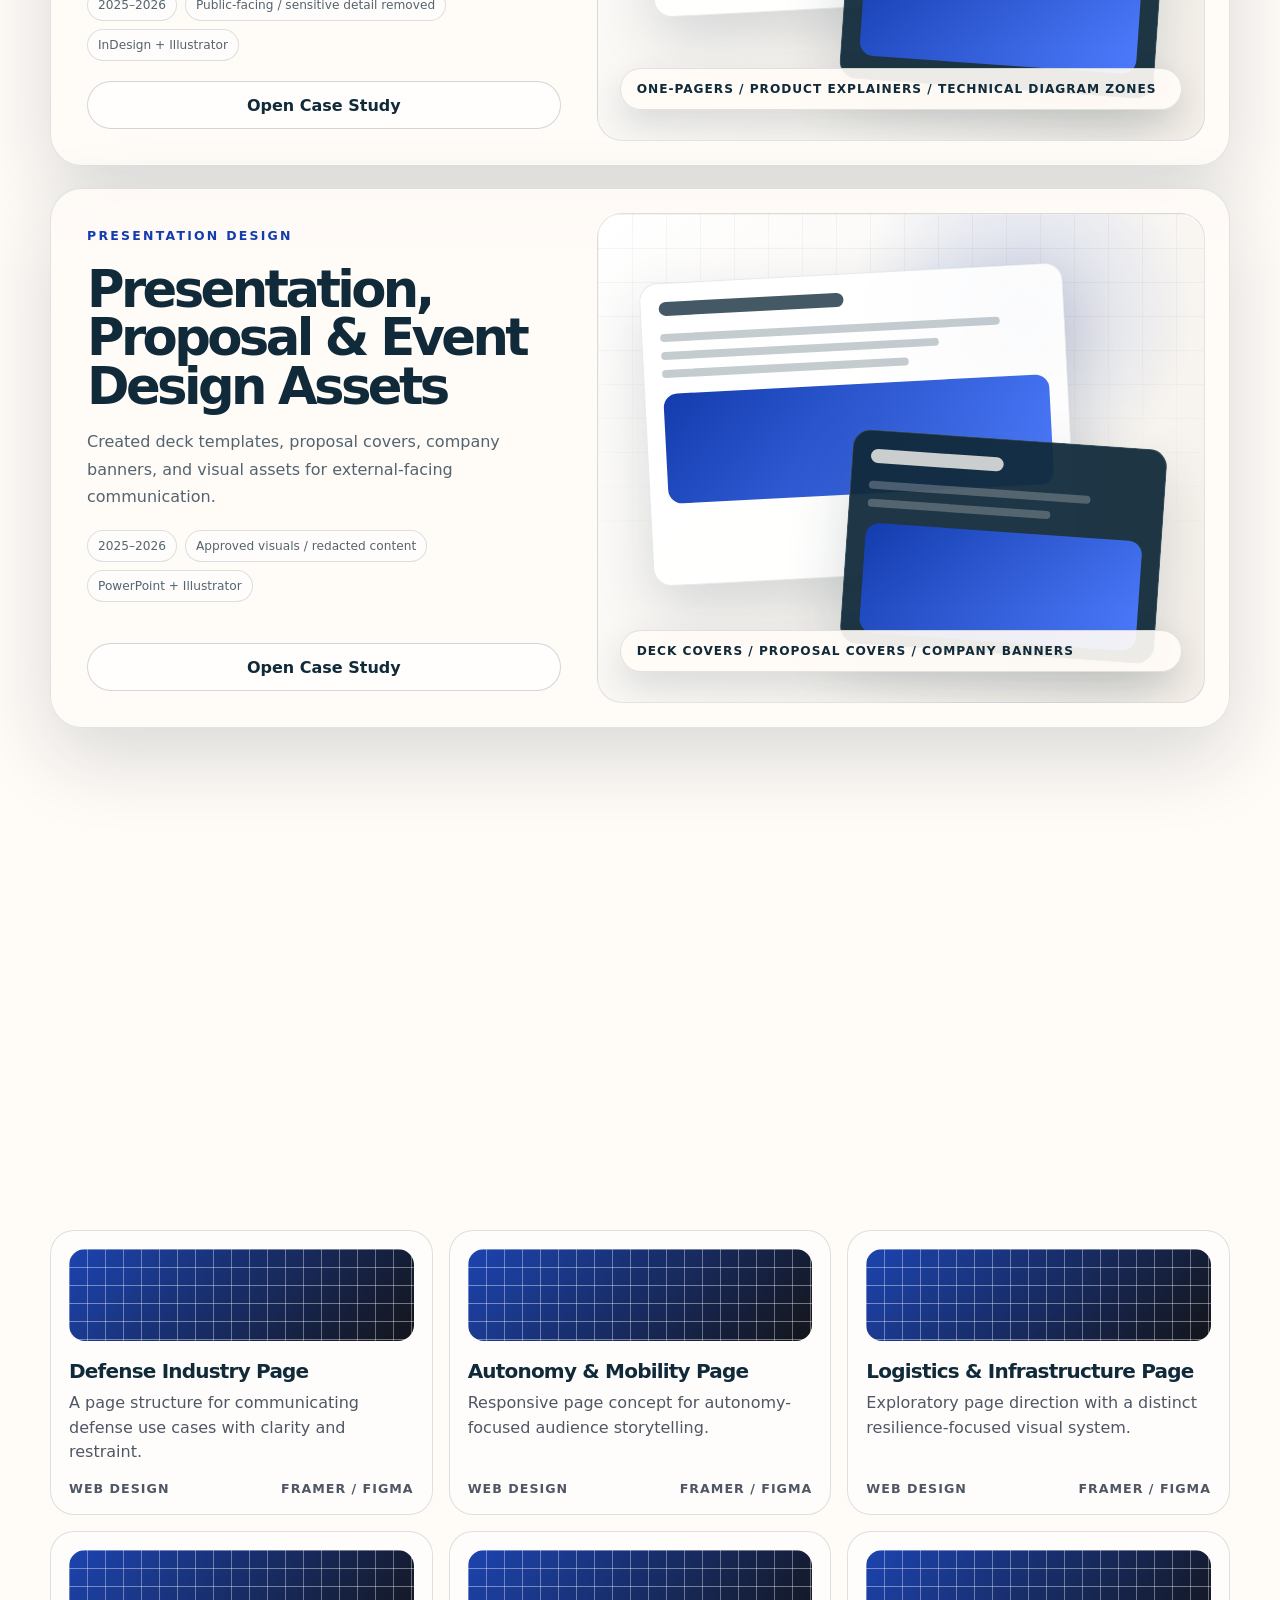
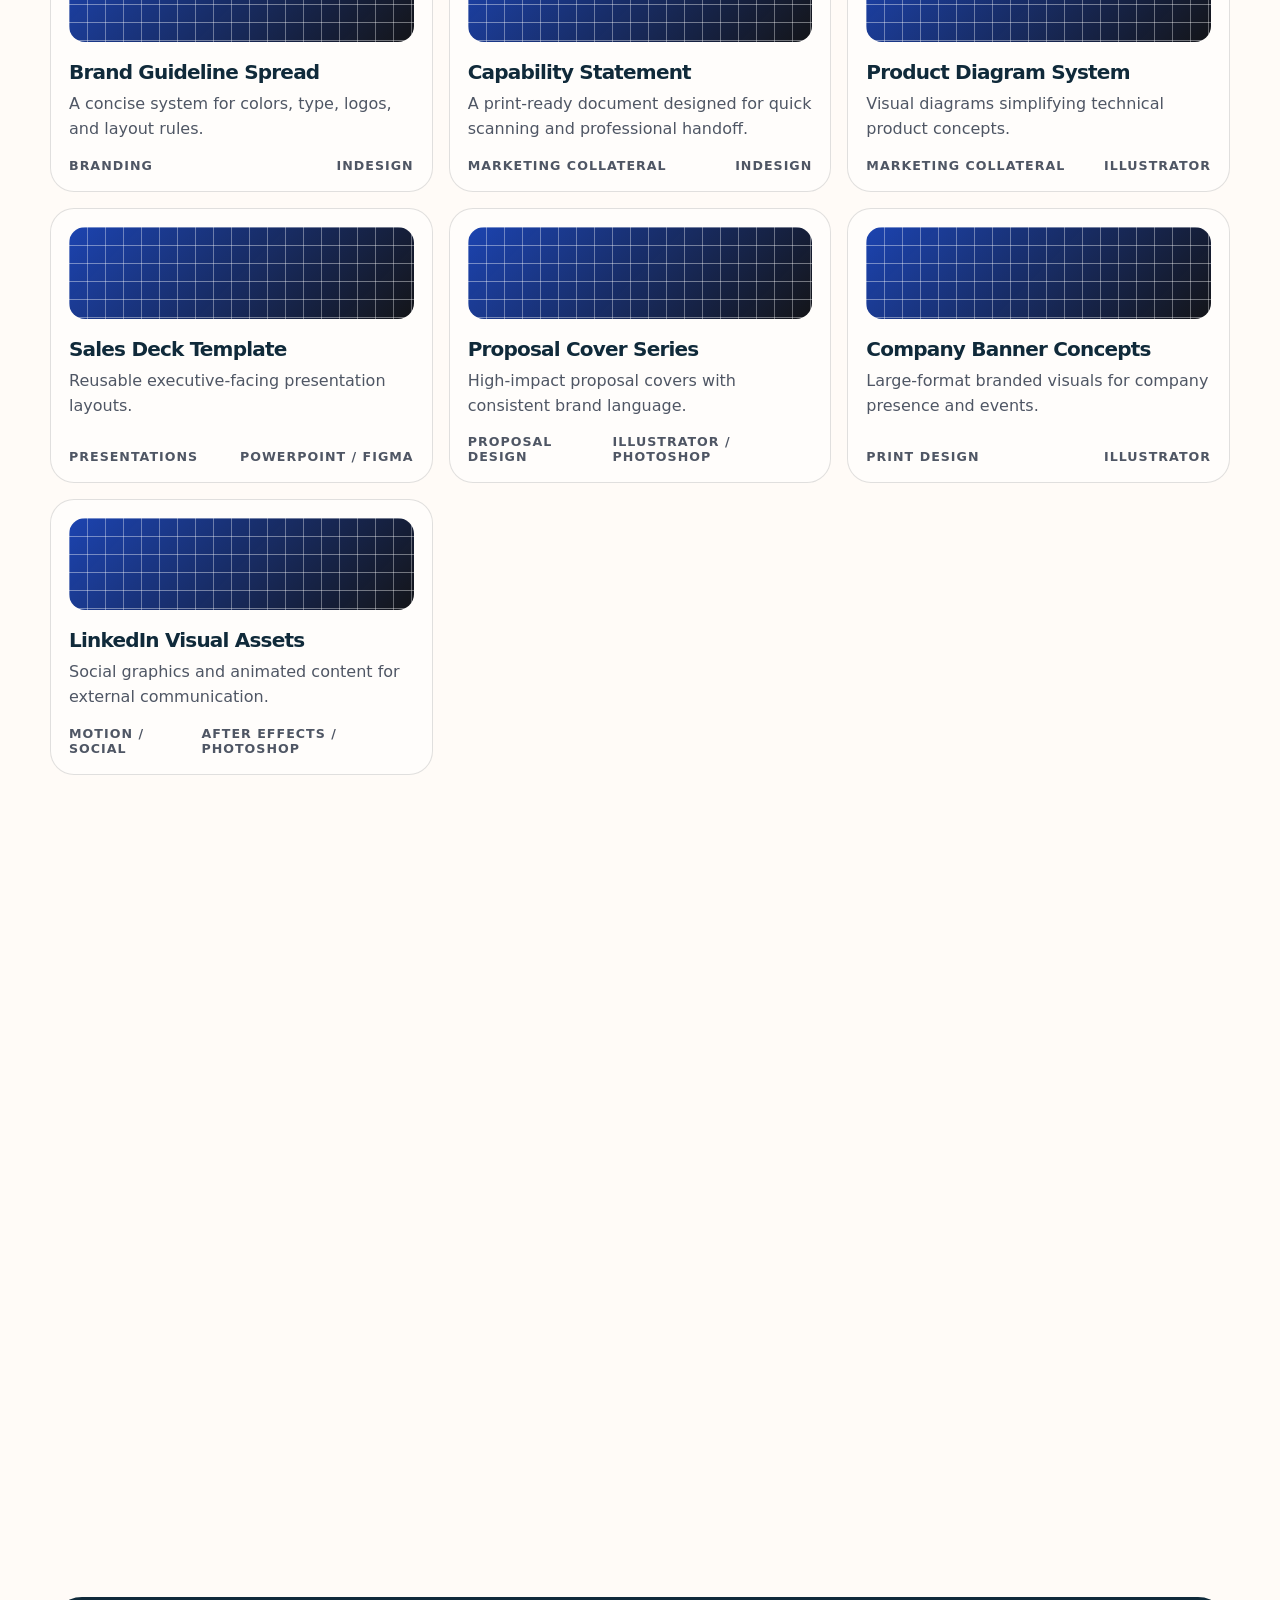
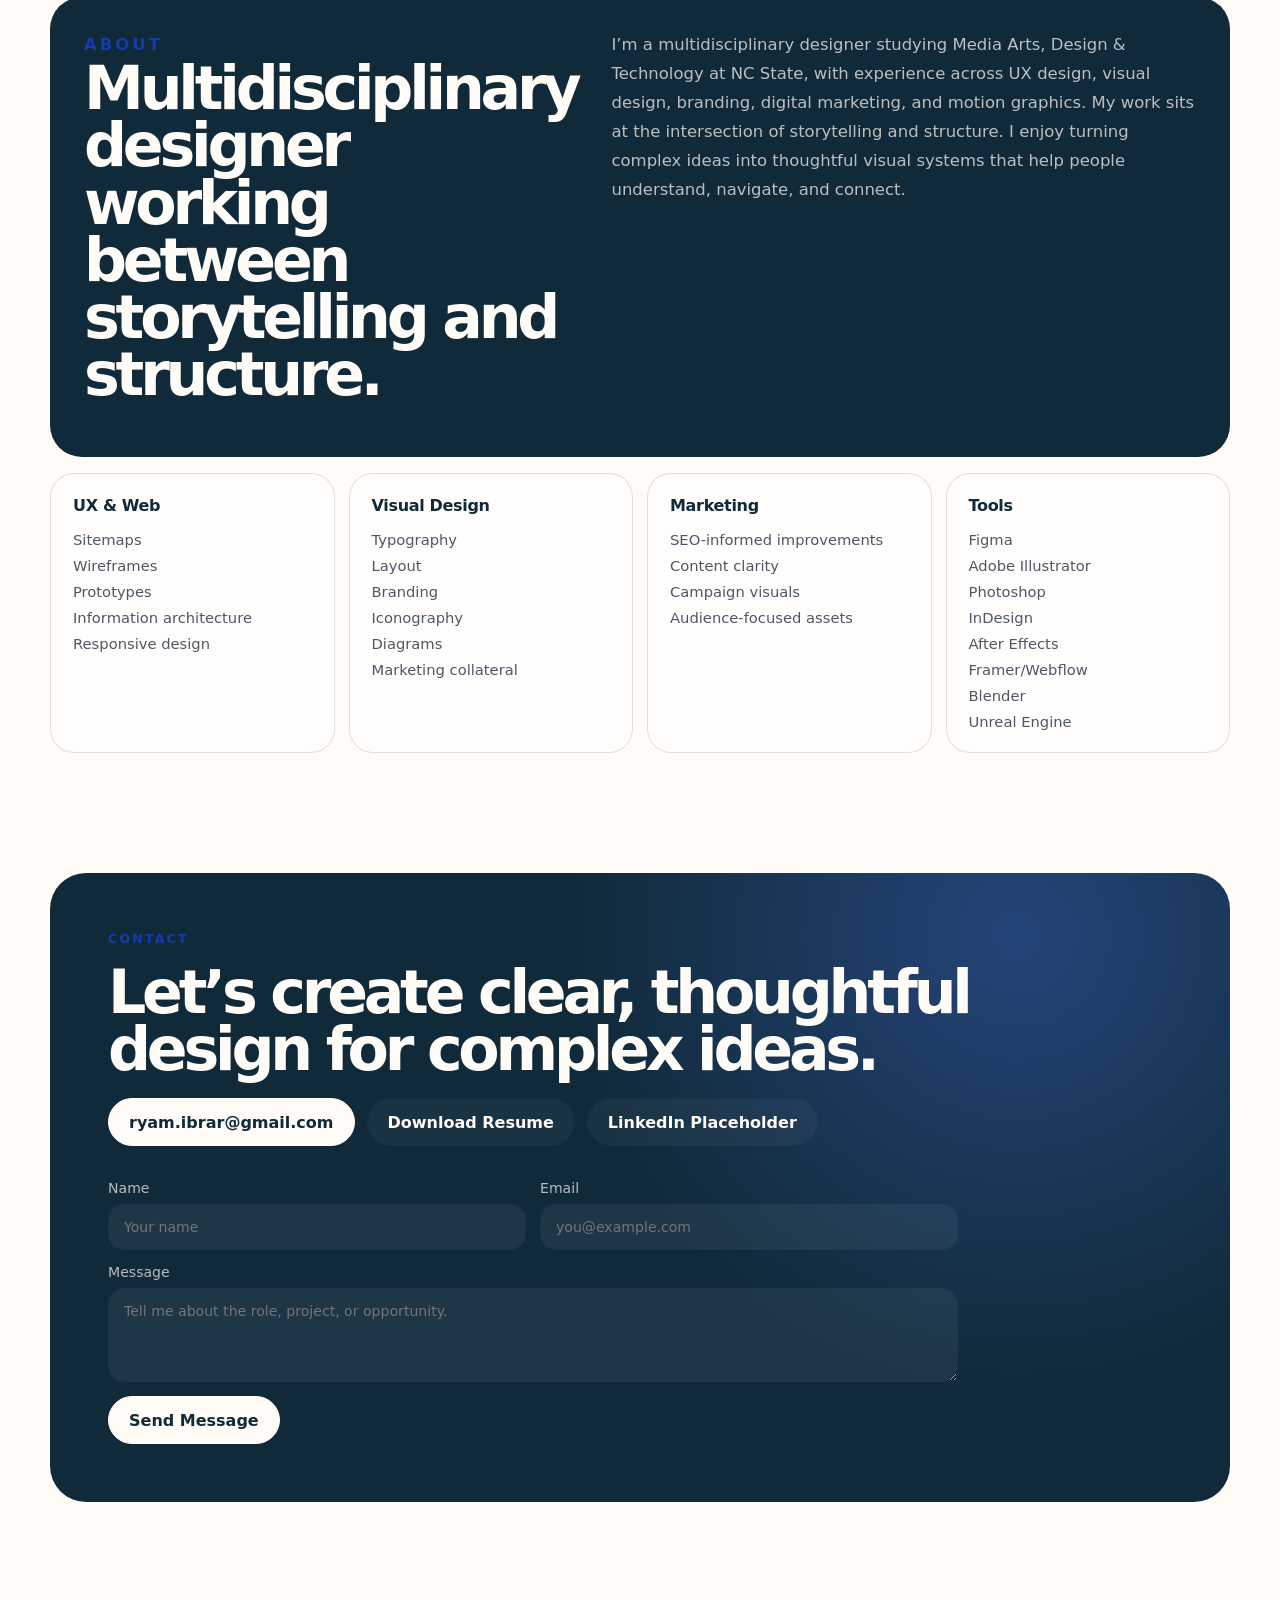
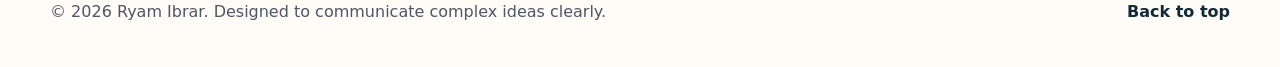
==== commit 0362cb0a: "Update index.html" ====
--- a/index.html
+++ b/index.html
@@ -74,7 +74,7 @@
   </article>
 
   <article class="mockup-card mockup-card--three image-card">
-    <img src="assets/one-pager-cover.png" alt="One-pager template preview" />
+    <img src="assets/one-pagerCover.png" alt="One-pager template preview" />
     <span>One-Pagers</span>
     <p>Technical information, simplified into clear layouts</p>
   </article>
